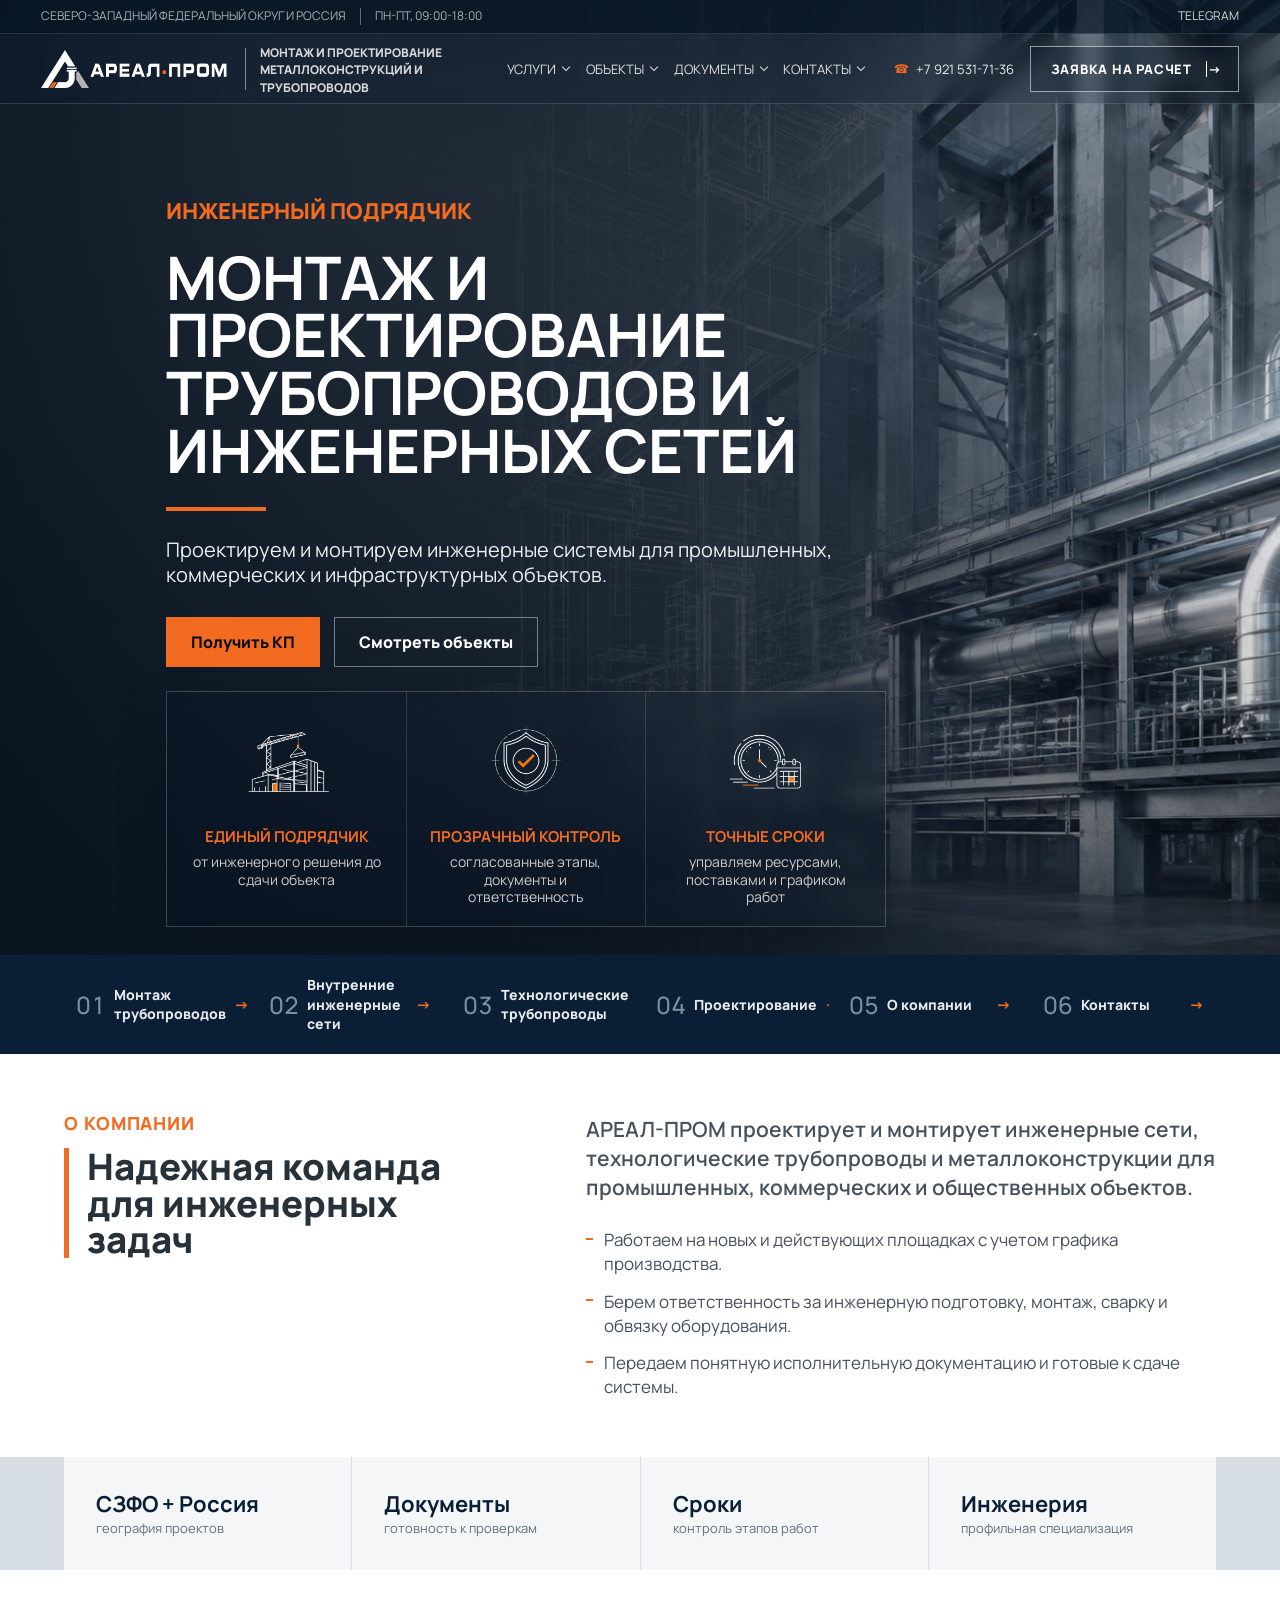
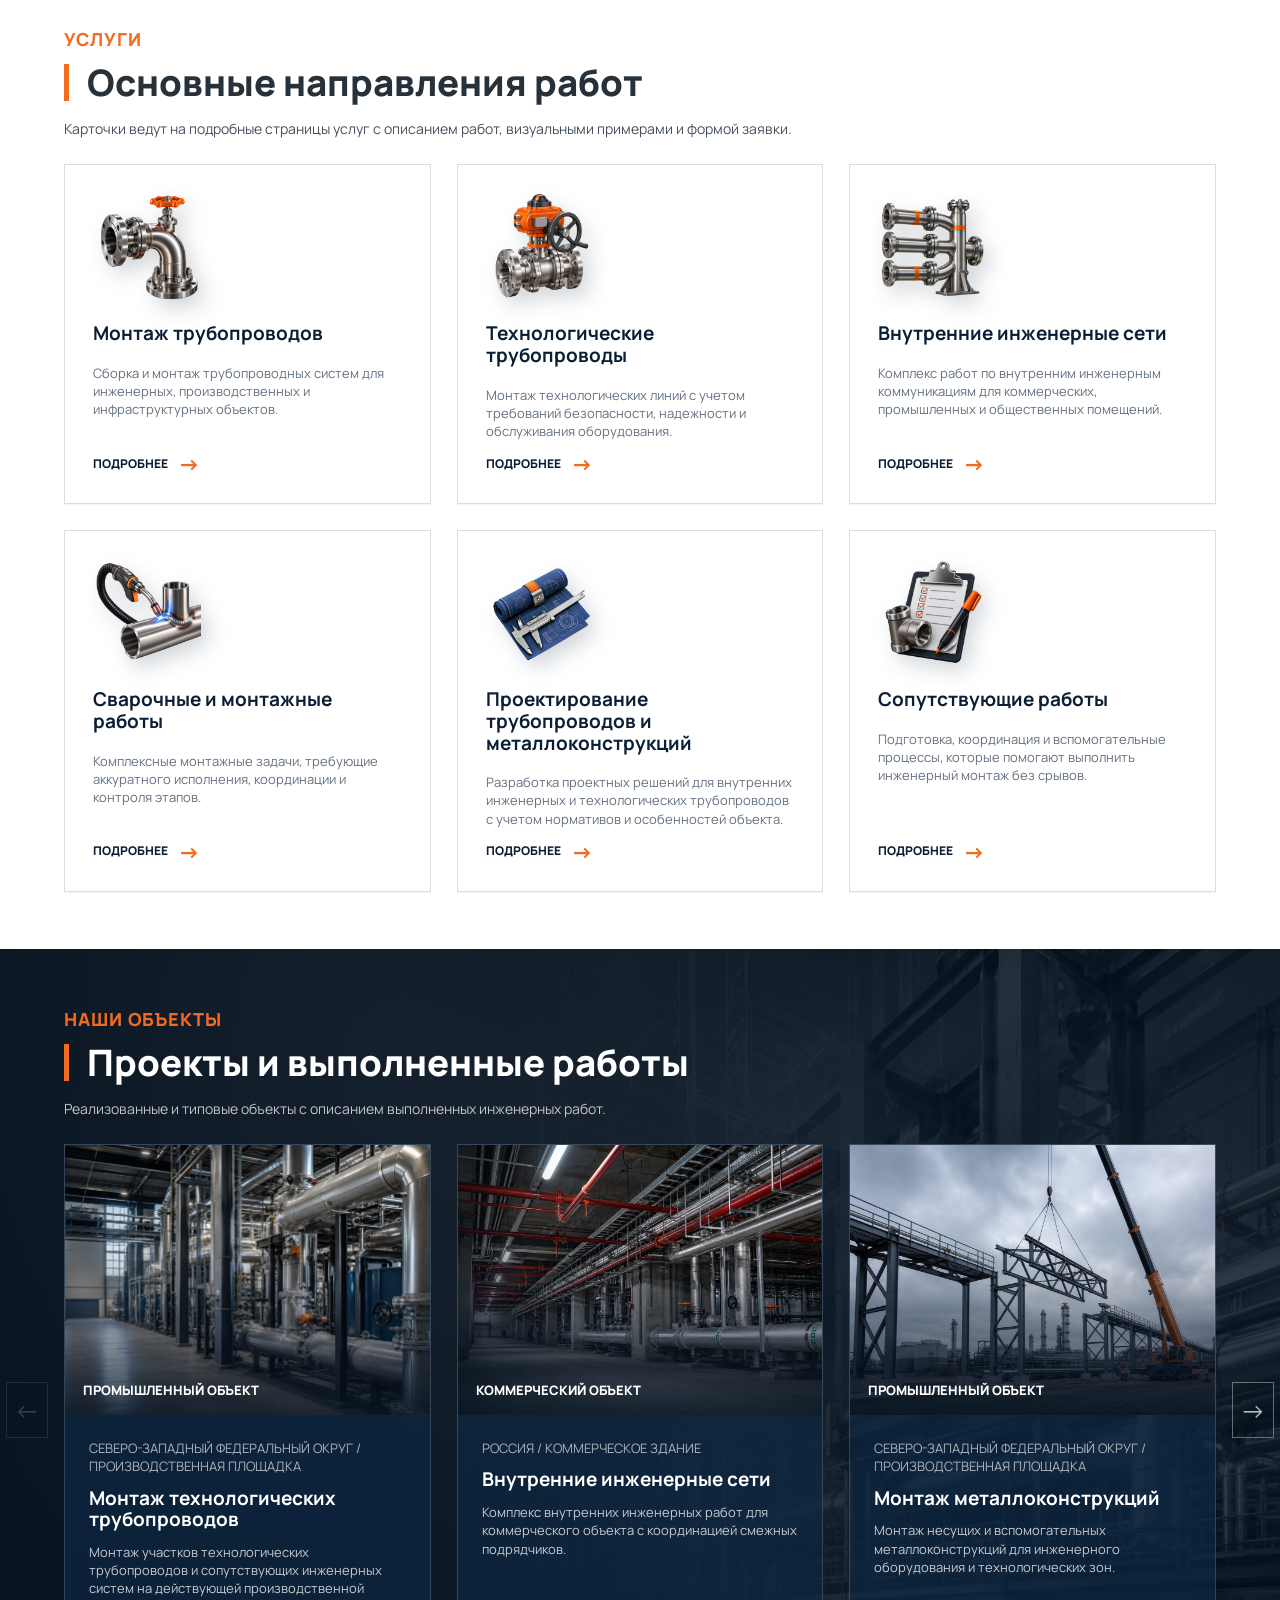
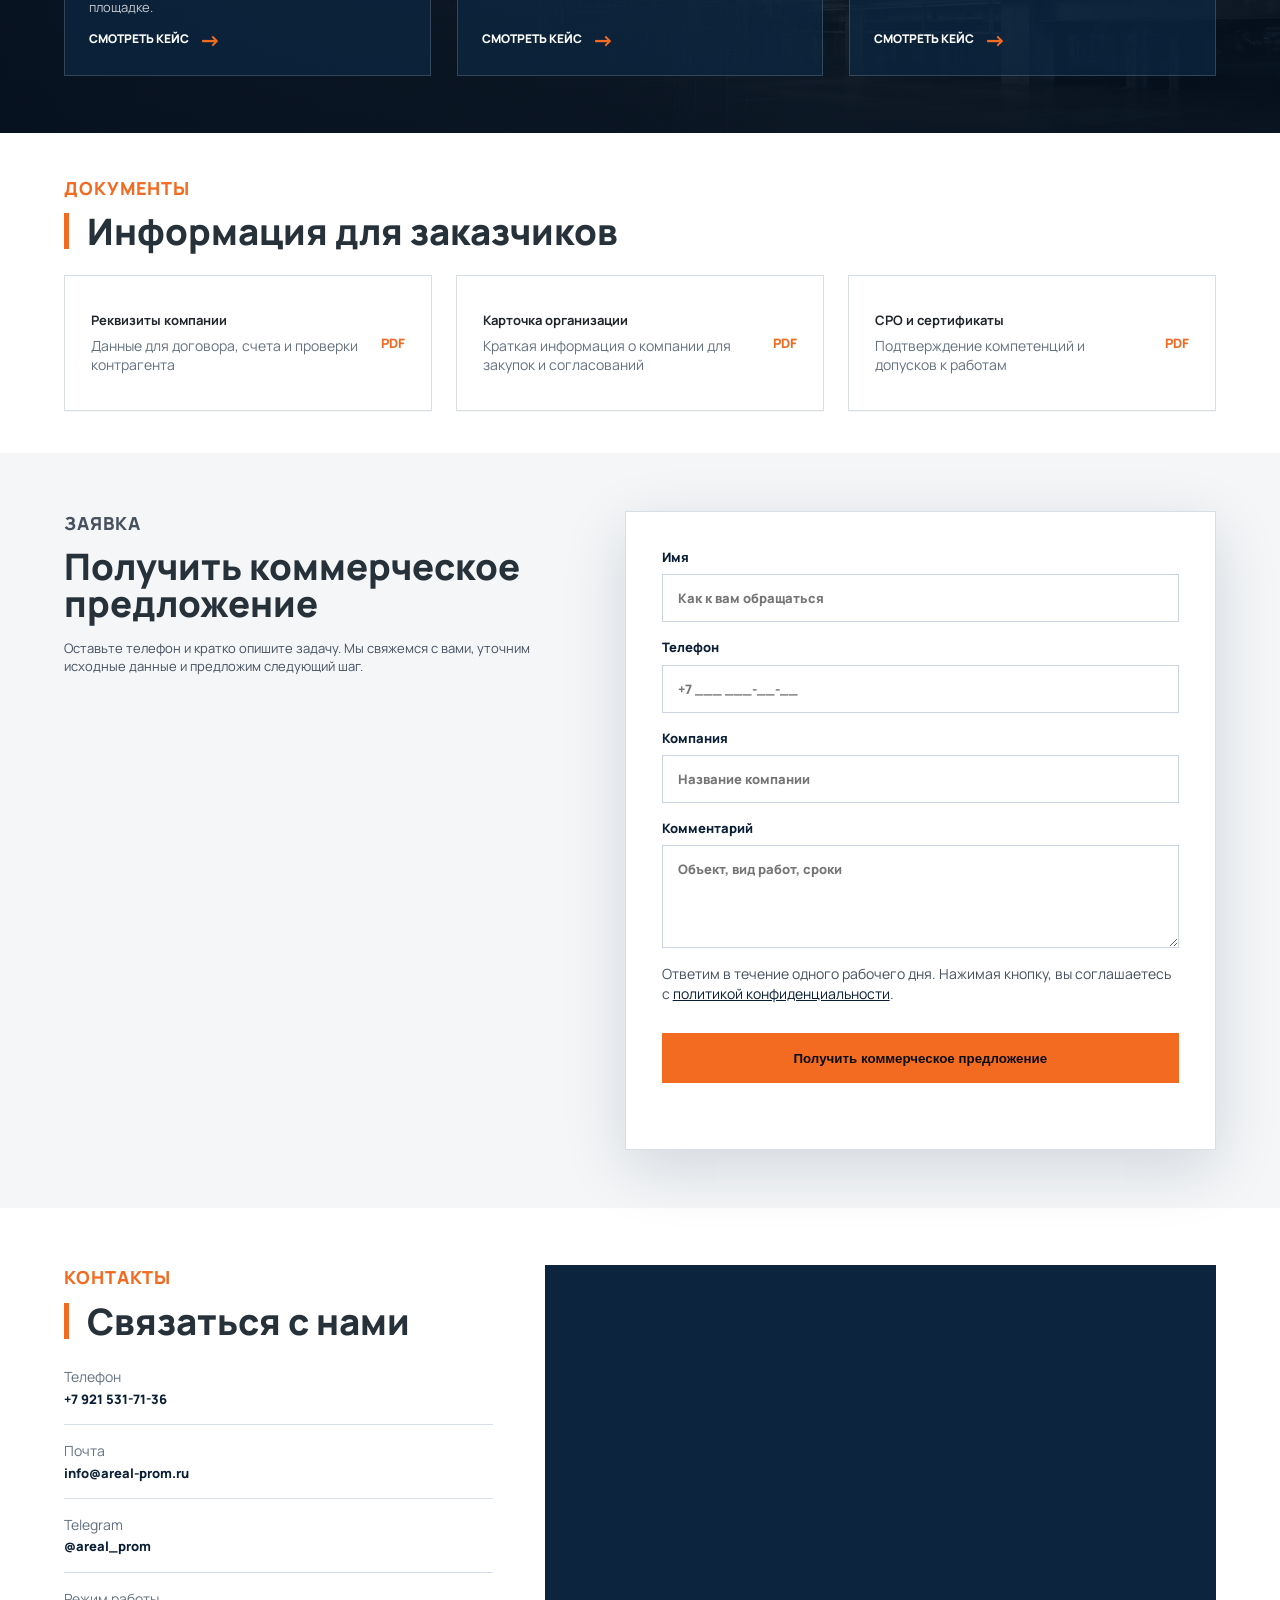
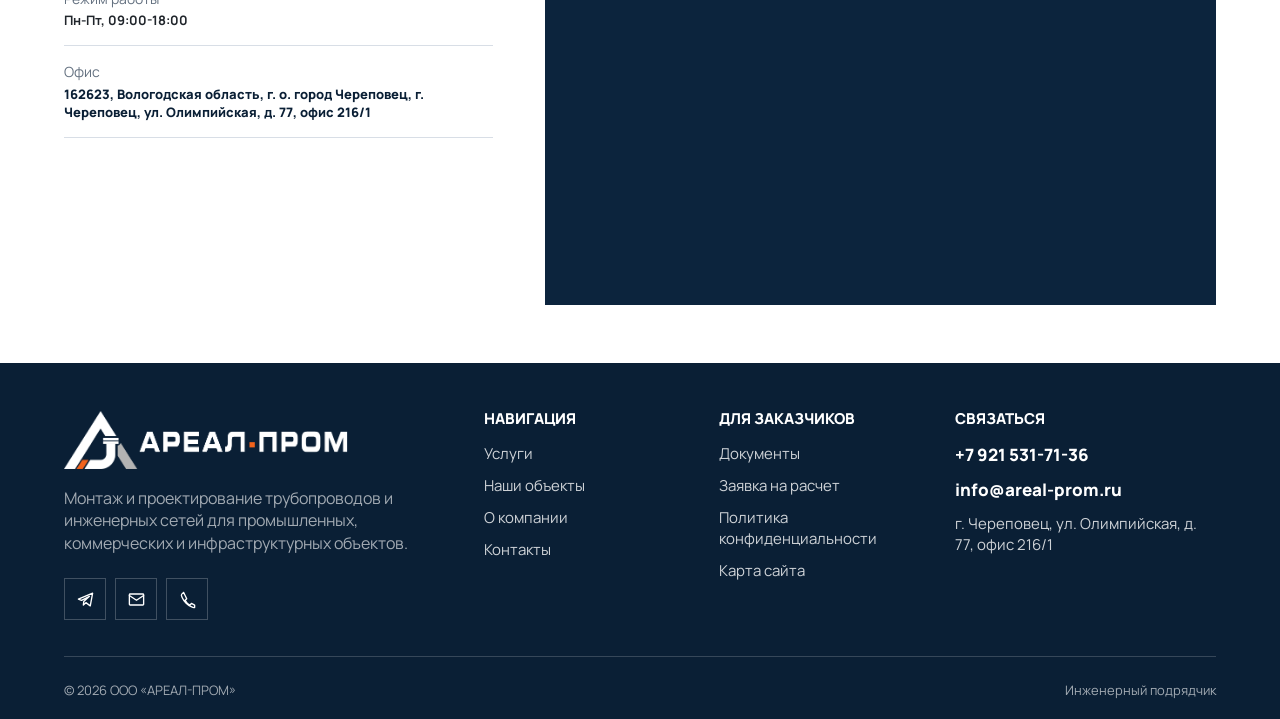
==== index.html @ 69fa2113 "Refine project carousel controls" ====
<!doctype html>
<html lang="ru">
<head>
  <meta charset="utf-8">
  <meta name="viewport" content="width=device-width, initial-scale=1">
  <title>АРЕАЛ-ПРОМ - монтаж трубопроводов и инженерных сетей</title>
  <meta name="description" content="ООО АРЕАЛ-ПРОМ выполняет монтаж трубопроводов, технологических трубопроводов и внутренних инженерных сетей в СЗФО и по России.">
  <meta name="theme-color" content="#0a1f35">
  <meta property="og:title" content="АРЕАЛ-ПРОМ - инженерный подрядчик">
  <meta property="og:description" content="Монтаж трубопроводов и инженерных сетей для промышленных и коммерческих объектов.">
  <meta property="og:type" content="website">
  <meta property="og:image" content="assets/img/og-cover.svg">
  <link rel="canonical" href="https://areal-prom.ru/">
  
  <!-- logo_mini_black -->
  <link rel="icon" href="assets/img/favicon.svg" type="image/svg+xml">
  <link rel="shortcut icon" href="assets/img/logo_mini_black.png" type="image/png">
  <link rel="apple-touch-icon" href="assets/img/logo_mini_black.png">
  
  <link rel="stylesheet" href="assets/css/styles.css">
  
  <script type="application/ld+json">
  {
    "@context": "https://schema.org",
    "@type": "Organization",
    "name": "ООО АРЕАЛ-ПРОМ",
    "description": "Монтаж трубопроводов и инженерных сетей",
    "email": "info@areal-prom.ru",
    "telephone": "+7 921 531-71-36",
    "areaServed": ["Северо-Западный федеральный округ", "Россия"]
  }
  </script>
</head>
<body>
  <a class="skip-link" href="#main">Перейти к содержанию</a>
  
    <header class="site-header" data-header>
    <div class="header-topline" aria-label="Информация о компании">
      <span>Северо-Западный федеральный округ и Россия</span>
      <span>Пн-Пт, 09:00-18:00</span>
      <a href="https://t.me/areal_prom" target="_blank" rel="noreferrer">Telegram</a>
    </div>
    <div class="header-main">
    <a class="brand" href="#top" aria-label="АРЕАЛ-ПРОМ">
      <img src="assets/img/logo_ho_web.png" alt="АРЕАЛ-ПРОМ" class="brand-logo">
      <span class="brand-divider" aria-hidden="true"></span>
      <span class="brand-meta">
        <span class="brand-service">МОНТАЖ И ПРОЕКТИРОВАНИЕ<br>МЕТАЛЛОКОНСТРУКЦИЙ И ТРУБОПРОВОДОВ</span>
      </span>
    </a>
    <button class="menu-toggle" type="button" aria-expanded="false" aria-controls="main-nav" data-menu-toggle>
      <span></span><span></span><span></span>
    </button>
    <nav class="main-nav" id="main-nav" data-nav>
      <div class="nav-dropdown">
        <a href="#services">УСЛУГИ</a>
        <div class="nav-dropdown-menu">
          <a href="#service-pipelines">Монтаж трубопроводов</a>
          <a href="#service-tech">Технологические трубопроводы</a>
          <a href="#service-networks">Инженерные сети</a>
          <a href="#service-project">Проектирование</a>
        </div>
      </div>
      <div class="nav-dropdown">
        <a href="#projects">ОБЪЕКТЫ</a>
        <div class="nav-dropdown-menu">
          <a href="#projects">Промышленные объекты</a>
          <a href="#projects">Коммерческие объекты</a>
          <a href="#projects">Инфраструктура</a>
        </div>
      </div>
      <div class="nav-dropdown">
        <a href="#documents">ДОКУМЕНТЫ</a>
        <div class="nav-dropdown-menu">
          <a href="#documents">Реквизиты</a>
          <a href="#documents">Карточка организации</a>
          <a href="#documents">СРО и сертификаты</a>
        </div>
      </div>
      <div class="nav-dropdown">
        <a href="#contacts">КОНТАКТЫ</a>
        <div class="nav-dropdown-menu">
          <a href="tel:+79215317136">Позвонить</a>
          <a href="mailto:info@areal-prom.ru">Написать письмо</a>
          <a href="https://t.me/areal_prom" target="_blank" rel="noreferrer">Telegram</a>
        </div>
      </div>
    </nav>
    <div class="header-actions">
      <a class="header-phone" href="tel:+79215317136"><span class="contact-icon" aria-hidden="true">☎</span>+7 921 531-71-36</a>
      <a class="header-link" href="mailto:info@areal-prom.ru"><span class="contact-icon" aria-hidden="true">✉</span>info@areal-prom.ru</a>
      <a class="btn btn-small btn-arrow" href="#request"><span>ЗАЯВКА НА РАСЧЕТ</span><span class="btn-arrow-mark" aria-hidden="true">→</span></a>
    </div>
    </div>
  </header>

  <main id="main">
    <section class="hero" id="top" aria-labelledby="hero-title">
      <img src="assets/img/fon_main5.png" alt="" class="hero-bg" aria-hidden="true">
      <div class="hero-inner">
        <div class="hero-content">
          <p class="hero-eyebrow">Инженерный подрядчик</p>
          <h1 id="hero-title">Монтаж и проектирование трубопроводов и инженерных сетей</h1>
          <span class="hero-rule" aria-hidden="true"></span>
          <p class="hero-copy">Проектируем и монтируем инженерные системы для промышленных, коммерческих и инфраструктурных объектов.</p>
          <div class="hero-actions">
            <a class="btn" href="#request">Получить КП</a>
            <a class="btn btn-secondary" href="#projects">Смотреть объекты</a>
          </div>
        </div>
        <div class="hero-benefits" aria-label="Преимущества работы с компанией">
          <article>
            <img class="benefit-icon" src="assets/img/benefit-cycle.png" alt="" aria-hidden="true">
            <h3>Единый подрядчик</h3>
            <p>от инженерного решения до сдачи объекта</p>
          </article>
          <article>
            <img class="benefit-icon" src="assets/img/benefit-quality.png" alt="" aria-hidden="true">
            <h3>Прозрачный контроль</h3>
            <p>согласованные этапы, документы и ответственность</p>
          </article>
          <article>
            <img class="benefit-icon" src="assets/img/benefit-deadline.png" alt="" aria-hidden="true">
            <h3>Точные сроки</h3>
            <p>управляем ресурсами, поставками и графиком работ</p>
          </article>
        </div>
      </div>
    </section>
    <section class="quick-nav" aria-label="Основные направления" data-quick-nav>
      <a href="#service-pipelines"><span>01</span><strong>Монтаж трубопроводов</strong><i aria-hidden="true">→</i></a>
      <a href="#service-networks"><span>02</span><strong>Внутренние инженерные сети</strong><i aria-hidden="true">→</i></a>
      <a href="#service-tech"><span>03</span><strong>Технологические трубопроводы</strong><i aria-hidden="true">→</i></a>
      <a href="#service-project"><span>04</span><strong>Проектирование</strong><i aria-hidden="true">→</i></a>
      <a href="#about"><span>05</span><strong>О компании</strong><i aria-hidden="true">→</i></a>
      <a href="#contacts"><span>06</span><strong>Контакты</strong><i aria-hidden="true">→</i></a>
    </section>
    <section class="section about-section" id="about">
      <div class="about-heading">
        <p class="eyebrow">О компании</p>
        <h2>Надежная команда для инженерных задач</h2>
      </div>
      <div class="about-copy">
        <p class="about-lead">АРЕАЛ-ПРОМ проектирует и монтирует инженерные сети, технологические трубопроводы и металлоконструкции для промышленных, коммерческих и общественных объектов.</p>
        <ul class="about-points">
          <li>Работаем на новых и действующих площадках с учетом графика производства.</li>
          <li>Берем ответственность за инженерную подготовку, монтаж, сварку и обвязку оборудования.</li>
          <li>Передаем понятную исполнительную документацию и готовые к сдаче системы.</li>
        </ul>
      </div>
    </section>

    <section class="section trust-band" aria-label="Преимущества">
      <div><strong>СЗФО + Россия</strong><span>география проектов</span></div>
      <div><strong>Документы</strong><span>готовность к проверкам</span></div>
      <div><strong>Сроки</strong><span>контроль этапов работ</span></div>
      <div><strong>Инженерия</strong><span>профильная специализация</span></div>
    </section>

    <section class="section" id="services">
      <div class="section-head">
        <p class="eyebrow">Услуги</p>
        <h2>Основные направления работ</h2>
        <p>Карточки ведут на подробные страницы услуг с описанием работ, визуальными примерами и формой заявки.</p>
      </div>
      <div class="service-grid" id="services-list"></div>
    </section>

    <section class="section dark-section" id="projects">
      <div class="section-head">
        <p class="eyebrow">Наши объекты</p>
        <h2>Проекты и выполненные работы</h2>
        <p>Реализованные и типовые объекты с описанием выполненных инженерных работ.</p>
      </div>
      <div class="projects-carousel" data-projects-carousel>
        <div class="projects-viewport">
          <div class="projects-grid" id="projects-list"></div>
        </div>
        <button class="projects-arrow projects-arrow-prev" type="button" data-projects-prev aria-label="Предыдущий объект">←</button>
        <button class="projects-arrow projects-arrow-next" type="button" data-projects-next aria-label="Следующий объект">→</button>
      </div>
    </section>

    <section class="section" id="documents">
      <div class="section-head">
        <p class="eyebrow">Документы</p>
        <h2>Информация для заказчиков</h2>
      </div>
      <div class="document-list" id="documents-list"></div>
    </section>

    <section class="section cta-section" id="request">
      <div>
        <p class="eyebrow">Заявка</p>
        <h2>Получить коммерческое предложение</h2>
        <p>Оставьте телефон и кратко опишите задачу. Мы свяжемся с вами, уточним исходные данные и предложим следующий шаг.</p>
      </div>
      <form class="request-form" data-request-form>
        <label>Имя<input type="text" name="name" autocomplete="name" placeholder="Как к вам обращаться"></label>
        <label>Телефон<input type="tel" name="phone" autocomplete="tel" required placeholder="+7 ___ ___-__-__"></label>
        <label>Компания<input type="text" name="company_name" autocomplete="organization" placeholder="Название компании"></label>
        <label>Комментарий<textarea name="message" rows="4" placeholder="Объект, вид работ, сроки"></textarea></label>
        <input type="text" name="company" class="honeypot" tabindex="-1" autocomplete="off">
        <p class="form-note">Ответим в течение одного рабочего дня. Нажимая кнопку, вы соглашаетесь с <a href="privacy.html">политикой конфиденциальности</a>.</p>
        <button class="btn" type="submit">Получить коммерческое предложение</button>
        <p class="form-status" data-form-status role="status"></p>
      </form>
    </section>

    <section class="section contacts" id="contacts">
      <div class="contacts-info">
        <p class="eyebrow">Контакты</p>
        <h2>Связаться с нами</h2>
        <ul>
          <li><span>Телефон</span><a href="tel:+79215317136">+7 921 531-71-36</a></li>
          <li><span>Почта</span><a href="mailto:info@areal-prom.ru">info@areal-prom.ru</a></li>
          <li><span>Telegram</span><a href="https://t.me/areal_prom" target="_blank" rel="noreferrer">@areal_prom</a></li>
          <li><span>Режим работы</span><strong>Пн-Пт, 09:00-18:00</strong></li>
          <li><span>Офис</span><address>162623, Вологодская область, г. о. город Череповец, г. Череповец, ул. Олимпийская, д. 77, офис 216/1</address></li>
        </ul>
      </div>
      <div class="map-card" aria-label="Карта с адресом офиса">
        <div class="map-placeholder" data-map-placeholder>
          <p>Загрузка карты офиса</p>
        </div>
      </div>
    </section>
  </main>

  <footer class="site-footer">
    <div class="footer-main">
      <a class="footer-brand" href="#top" aria-label="АРЕАЛ-ПРОМ"><img src="assets/img/logo_ho_web.png" alt="АРЕАЛ-ПРОМ"></a>
      <p>Монтаж и проектирование трубопроводов и инженерных сетей для промышленных, коммерческих и инфраструктурных объектов.</p>
      <div class="footer-socials" aria-label="Каналы связи">
        <a href="https://t.me/areal_prom" target="_blank" rel="noreferrer" aria-label="Telegram"><svg viewBox="0 0 24 24" aria-hidden="true"><path d="m21 4-3 16-5.5-4-3.2 3.1.5-4.5L17 8 7 13l-4-1.5L21 4Z"/></svg></a>
        <a href="mailto:info@areal-prom.ru" aria-label="Электронная почта"><svg viewBox="0 0 24 24" aria-hidden="true"><rect x="3" y="5" width="18" height="14" rx="1"/><path d="m3 7 9 6 9-6"/></svg></a>
        <a href="tel:+79215317136" aria-label="Позвонить"><svg viewBox="0 0 24 24" aria-hidden="true"><path d="M7 3 4.5 5.5c-1 1 1.5 7 5.5 11s10 6.5 11 5.5L21 19l-4-2-2 2c-2-1-5-4-6-6l2-2-2-4Z"/></svg></a>
      </div>
    </div>
    <div class="footer-nav-group"><h2>Навигация</h2><a href="#services">Услуги</a><a href="#projects">Наши объекты</a><a href="#about">О компании</a><a href="#contacts">Контакты</a></div>
    <div class="footer-nav-group"><h2>Для заказчиков</h2><a href="#documents">Документы</a><a href="#request">Заявка на расчет</a><a href="privacy.html">Политика конфиденциальности</a><a href="sitemap.xml">Карта сайта</a></div>
    <div class="footer-contacts"><h2>Связаться</h2><a href="tel:+79215317136">+7 921 531-71-36</a><a href="mailto:info@areal-prom.ru">info@areal-prom.ru</a><address>г. Череповец, ул. Олимпийская, д. 77, офис 216/1</address></div>
    <div class="footer-bottom">
      <span>© 2026 ООО «АРЕАЛ-ПРОМ»</span><span>Инженерный подрядчик</span>
    </div>
  </footer>

  <script src="assets/js/main.js"></script>
</body>
</html>
---- assets/css/styles.css ----
@font-face {
  font-family: 'Manrope';
  src: url('../Manrope.ttf') format('truetype');
  font-weight: 100 900;
  font-style: normal;
  font-display: swap;
}

:root {
  --blue: #0a1f35;
  --blue-2: #123859;
  --graphite: #20252b;
  --black: #0a0d10;
  --white: #ffffff;
  --soft: #f4f6f8;
  --line: #d8dee6;
  --orange: #f36b21;
  --muted: #647180;
  --shadow: 0 18px 60px rgba(10, 31, 53, .14);
  --font-primary: 'Manrope', Arial, Helvetica, sans-serif;
}

* { box-sizing: border-box; }
html { scroll-behavior: smooth; }
body {
  margin: 0;
  color: var(--graphite);
  background: var(--white);
  font-family: var(--font-primary);
  line-height: 1.4;
}
a { color: inherit; text-decoration: none; }
img, svg { display: block; max-width: 100%; }
p, h1, h2, h3 { margin-top: 0; }

.skip-link {
  position: absolute;
  left: 12px;
  top: -48px;
  z-index: 20;
  padding: 10px 14px;
  background: var(--orange);
  color: var(--black);
}
.skip-link:focus { top: 12px; }

.site-header {
  position: fixed;
  inset: 0 0 auto 0;
  z-index: 20;
  color: var(--white);
}
.header-topline {
  height: 34px;
  display: grid;
  grid-template-columns: auto auto 1fr;
  align-items: center;
  gap: 14px;
  overflow: hidden;
  padding: 0 clamp(18px, 3.2vw, 54px);
  color: rgba(255,255,255,.66);
  background: rgba(7, 22, 37, .78);
  border-bottom: 1px solid rgba(255,255,255,.12);
  font-size: 12px;
  text-transform: uppercase;
  transition: height .22s ease, opacity .18s ease, border-color .18s ease;
}
.header-topline span:nth-child(2) { justify-self: start; padding-left: 14px; border-left: 1px solid rgba(255,255,255,.35); }
.header-topline a { justify-self: end; color: rgba(255,255,255,.82); }
.header-main {
  display: grid;
  grid-template-columns: auto 1fr auto;
  align-items: center;
  gap: 16px;
  height: 70px;
  min-height: 70px;
  padding: 0 clamp(18px, 3.2vw, 54px);
  background: rgba(10, 31, 53, .18);
  border-bottom: 1px solid rgba(255,255,255,.14);
  backdrop-filter: blur(10px);
  transition: background .2s ease;
}
.site-header[data-solid-header] .header-main { background: rgba(10, 31, 53, .9); }
.site-header.is-scrolled .header-topline {
  height: 0;
  opacity: 0;
  border-bottom-color: transparent;
  pointer-events: none;
}
.site-header.is-scrolled .header-main { background: rgba(10, 31, 53, .9); }
.brand {
  display: flex;
  align-items: center;
  gap: 14px;
  min-width: 0;
}
.brand-logo {
  width: 200px;
  height: 58px;
  object-fit: contain;
}
.brand-divider {
  width: 1px;
  height: 42px;
  background: rgba(255,255,255,.45);
  flex: 0 0 auto;
}
.brand-meta {
  max-width: 250px;
  color: rgba(255,255,255,.92);
  text-transform: uppercase;
  line-height: 1.1;
}
.brand-service { color: rgba(255,255,255,.82); font-size: 12px; font-weight: 800; }
.main-nav {
  display: flex;
  justify-content: center;
  gap: clamp(12px, 1.3vw, 24px);
  color: rgba(255,255,255,.86);
  font-size: clamp(13px, .86vw, 16px);
  text-transform: uppercase;
}
.nav-dropdown { position: relative; }
.nav-dropdown > a { display: inline-flex; align-items: center; min-height: 70px; white-space: nowrap; }
.nav-dropdown > a::after { content: ''; width: 5px; height: 5px; margin-left: 7px; border-right: 1px solid currentColor; border-bottom: 1px solid currentColor; transform: translateY(-2px) rotate(45deg); }
.nav-dropdown-menu {
  position: absolute;
  top: calc(100% - 8px);
  left: -16px;
  min-width: 235px;
  padding: 10px;
  visibility: hidden;
  opacity: 0;
  background: rgba(7, 24, 42, .97);
  border: 1px solid rgba(255,255,255,.16);
  box-shadow: 0 18px 36px rgba(0,0,0,.24);
  transform: translateY(-5px);
  transition: opacity .18s ease, transform .18s ease, visibility .18s ease;
}
.nav-dropdown:hover .nav-dropdown-menu,
.nav-dropdown:focus-within .nav-dropdown-menu { visibility: visible; opacity: 1; transform: translateY(0); }
.nav-dropdown-menu a { display: block; padding: 10px; color: rgba(255,255,255,.78); font-size: 14px; text-transform: none; }
.nav-dropdown-menu a:hover { color: var(--white); background: rgba(255,255,255,.08); }
.main-nav a:hover,
.header-actions a:hover { color: var(--white); }
.header-actions {
  display: flex;
  flex-wrap: wrap;
  align-items: center;
  justify-content: flex-end;
  gap: 8px 16px;
  color: rgba(255,255,255,.9);
  font-size: clamp(13px, .86vw, 17px);
}
.header-phone,
.header-link {
  display: inline-flex;
  align-items: center;
  gap: 7px;
  white-space: nowrap;
}
.contact-icon { color: var(--orange); font-size: .9em; }

.btn {
  display: inline-flex;
  align-items: center;
  justify-content: center;
  min-height: 50px;
  padding: 0 24px;
  border: 1px solid var(--orange);
  background: var(--orange);
  color: var(--black);
  font-weight: 800;
  cursor: pointer;
  transition: transform .18s ease, background .18s ease, border-color .18s ease;
}
.btn:hover { transform: translateY(-2px); }
.btn-secondary {
  color: var(--white);
  background: transparent;
  border-color: rgba(255,255,255,.42);
}
.btn-small {
  min-height: 34px;
  padding: 0 14px;
  font-size: 15px;
}
.header-actions .btn-arrow {
  min-height: 46px;
  gap: 14px;
  padding: 0 16px 0 20px;
  border-color: rgba(255,255,255,.54);
  background: rgba(5, 17, 29, .24);
  color: var(--white);
  font-size: 13px;
  letter-spacing: .06em;
}
.header-actions .btn-arrow:hover {
  background: var(--orange);
  border-color: var(--orange);
  color: var(--blue);
  transform: none;
}
.btn-arrow { gap: 10px; }
.btn-arrow-mark {
  display: grid;
  place-items: center;
  width: 16px;
  height: 16px;
  border-left: 1px solid currentColor;
  color: currentColor;
  line-height: 1;
}
.menu-toggle { display: none; }

.hero {
  position: relative;
  min-height: min(760px, 100vh);
  overflow: hidden;
  display: grid;
  align-items: stretch;
  padding: 196px clamp(18px, 3vw, 48px) 28px;
  color: var(--white);
  background: var(--blue);
}
.hero::before {
  content: "";
  position: absolute;
  inset: 0;
  z-index: 1;
  background: linear-gradient(90deg, rgba(4, 15, 29, .9) 0%, rgba(4, 15, 29, .75) 63%, rgba(4, 15, 29, .14) 100%);
}
.hero-bg {
  position: absolute;
  inset: 0;
  width: 100%;
  height: 100%;
  object-fit: cover;
  object-position: center;
}
.hero-inner {
  position: relative;
  z-index: 2;
  width: min(1220px, 100%);
  margin-left: clamp(74px, 10vw, 188px);
  display: grid;
  grid-template-columns: minmax(0, 880px);
  grid-template-rows: auto auto;
  gap: 24px;
  align-content: center;
}
.hero-content {
  max-width: min(62vw, 880px);
  padding-top: 0;
}
.hero-eyebrow {
  margin-bottom: 22px;
  color: var(--orange);
  font-size: clamp(22px, 1.7vw, 30px);
  font-weight: 900;
  text-transform: uppercase;
}
h1 {
  max-width: min(62vw, 880px);
  margin-bottom: 28px;
  color: var(--white);
  font-size: 60px;
  line-height: .96;
  letter-spacing: 0;
  text-transform: uppercase;
}
.hero-rule {
  display: block;
  width: 100px;
  height: 4px;
  margin-bottom: 26px;
  background: var(--orange);
}
.hero-copy {
  max-width: 680px;
  color: rgba(255,255,255,.92);
  font-size: 20px;
  line-height: 1.25;
}
.hero-actions {
  display: flex;
  flex-wrap: wrap;
  gap: 14px;
  margin-top: 30px;
}
.hero-actions .btn:first-child:hover,
.hero-actions .btn:first-child:focus-visible {
  background: transparent;
  border-color: rgba(255,255,255,.86);
  color: var(--white);
}
.hero-facts {
  display: grid;
  grid-template-columns: repeat(3, minmax(0, 1fr));
  gap: 10px;
  max-width: 760px;
  margin-top: 34px;
}
.hero-facts div {
  padding: 0 14px 0 0;
  border-right: 1px solid rgba(255,255,255,.24);
}
.hero-facts div:last-child { border-right: 0; }
.hero-fact-icon { width: 24px; height: 24px; margin-bottom: 9px; color: var(--orange); fill: none; stroke: currentColor; stroke-width: 1.8; stroke-linecap: round; stroke-linejoin: round; }
.hero-facts strong,
.hero-facts span { display: block; }
.hero-facts strong { font-size: 15px; text-transform: uppercase; }
.hero-facts span { margin-top: 4px; color: rgba(255,255,255,.66); font-size: 14px; line-height: 1.2; }
.hero-benefits {
  grid-column: 1;
  align-self: end;
  width: min(720px, 100%);
  display: grid;
  grid-template-columns: repeat(3, 1fr);
  background: rgba(6, 22, 39, .13);
  border: 1px solid rgba(255,255,255,.2);
  box-shadow: 0 18px 46px rgba(0,0,0,.2);
  backdrop-filter: blur(8px);
}
.hero-benefits article {
  min-height: 188px;
  padding: 20px clamp(16px, 1.8vw, 24px);
  border-right: 1px solid rgba(255,255,255,.14);
  text-align: center;
}
.hero-benefits article:last-child { border-right: 0; }
.benefit-icon {
  width: 100px;
  height: 100px;
  margin: 0 auto;
  object-fit: contain;
  object-position: center;
  mix-blend-mode: screen;
}
.hero-benefits h3 {
  margin: 16px 0 8px;
  color: var(--orange);
  font-size: clamp(15px, 1vw, 19px);
  line-height: 1.15;
  text-transform: uppercase;
}
.hero-benefits p {
  margin-bottom: 0;
  color: rgba(255,255,255,.78);
  font-size: clamp(14px, .95vw, 17px);
  line-height: 1.25;
}
@keyframes slideInRight {
  from { opacity: 0; transform: translateX(90px); }
  to { opacity: 1; transform: translateX(0); }
}

.quick-nav {
  display: grid;
  grid-template-columns: repeat(6, minmax(0, 1fr));
  gap: 8px;
  padding: 10px clamp(18px, 5vw, 80px);
  border-bottom: 0;
  background: var(--blue);
}
.quick-nav a {
  position: relative;
  min-height: 56px;
  display: grid;
  grid-template-columns: auto 1fr auto;
  align-items: center;
  gap: 8px;
  padding: 10px 12px;
  overflow: hidden;
  border: 0;
  background: transparent;
  font-size: 12px;
  font-weight: 800;
  color: var(--white);
  min-width: 0;
  transition: color .2s ease;
}
.quick-nav a::before { content: ''; position: absolute; right: 12px; bottom: 4px; left: 12px; z-index: 0; height: 2px; background: var(--orange); transform: scaleX(0); transform-origin: left; transition: transform .28s ease; }
.quick-nav a:hover::before, .quick-nav a:focus-visible::before { transform: scaleX(1); }
.quick-nav a { isolation: isolate; }
.quick-nav a span, .quick-nav a strong, .quick-nav a i { position: relative; z-index: 1; }
.quick-nav a strong { font: inherit; font-size: 14px; color: rgba(255,255,255,.9); }
.quick-nav a span { display: block; width: auto; height: auto; color: rgba(184, 202, 219, .66); font-family: var(--font-primary); font-size: 24px; font-style: normal; font-variant-numeric: tabular-nums; font-weight: 500; letter-spacing: 0; line-height: .9; }
.quick-nav a i { color: var(--orange); font-size: 15px; font-style: normal; transition: transform .2s ease; }
.quick-nav a:hover, .quick-nav a:focus-visible { color: var(--white); }
.quick-nav a:hover strong, .quick-nav a:focus-visible strong { color: var(--white); }
.quick-nav a:hover i, .quick-nav a:focus-visible i { transform: translateX(4px); }

.section {
  padding: clamp(42px, 4.5vw, 68px) clamp(18px, 5vw, 80px);
  font-size: 13px;
}
.section-head {
  max-width: 960px;
  margin-bottom: 26px;
}
.eyebrow {
  margin: 0 0 12px;
  color: var(--orange);
  font-weight: 900;
  text-transform: uppercase;
  font-size: clamp(18px, 1.4vw, 24px);
  letter-spacing: .05em;
}
h2 {
  margin-bottom: 18px;
  color: #27313a;
  font-size: clamp(28px, 2.85vw, 45px);
  font-weight: 900;
  line-height: 1;
}
.section-head h2,
.section-split h2,
.contacts h2 { padding-left: 18px; border-left: 5px solid var(--orange); }
.section-head > p:not(.eyebrow) {
  max-width: 760px;
  color: #46515d;
  font-size: 14px;
}
h3 {
  color: var(--blue);
  font-size: 19px;
  line-height: 1.14;
}
.section-split {
  display: grid;
  grid-template-columns: minmax(260px, .65fr) minmax(250px, .68fr) minmax(0, 1.08fr);
  gap: clamp(28px, 6vw, 90px);
  align-items: start;
}
.about-section { display: grid; grid-template-columns: minmax(260px, .8fr) minmax(0, 1.2fr); gap: clamp(40px, 8vw, 140px); align-items: start; }
.about-heading { max-width: 520px; }
.about-heading h2 { padding-left: 18px; border-left: 5px solid var(--orange); }
.about-copy { min-width: 0; padding-top: 4px; }
.about-lead { max-width: 900px; margin-bottom: 26px; color: #46515d; font-size: 21px; font-weight: 600; line-height: 1.38; }
.about-points { display: grid; gap: 14px; max-width: 900px; margin: 0; padding: 0; color: #46515d; font-size: 17px; line-height: 1.4; list-style: none; }
.about-points li { position: relative; padding-left: 18px; }
.about-points li::before { content: ''; position: absolute; top: .55em; left: 0; width: 7px; height: 2px; background: var(--orange); }
.trust-band {
  display: grid;
  grid-template-columns: repeat(4, 1fr);
  gap: 1px;
  padding-top: 0;
  padding-bottom: 0;
  background: var(--line);
}
.trust-band div { padding: 32px; background: var(--soft); }
.trust-band strong { display: block; color: var(--blue); font-size: 22px; }
.trust-band span { color: var(--muted); }

.service-grid {
  display: grid;
  grid-template-columns: repeat(3, 1fr);
  gap: 26px;
}
.service-card,
.project-card,
.doc-card {
  border: 1px solid var(--line);
  background: var(--white);
  box-shadow: 0 1px 0 rgba(10,31,53,.04);
}
.service-card {
  position: relative;
  min-height: 330px;
  display: flex;
  flex-direction: column;
  padding: 28px;
  overflow: hidden;
}
.service-card:hover {
  border-color: rgba(243,107,33,.55);
  box-shadow: var(--shadow);
}
.service-icon {
  width: 134px;
  height: 112px;
  display: grid;
  place-items: start start;
  margin-bottom: 18px;
  color: var(--orange);
}
.service-icon img { width: 128px; height: 108px; object-fit: contain; object-position: left center; filter: drop-shadow(7px 9px 10px rgba(10,31,53,.18)); }
.service-icon svg {
  width: 38px;
  height: 38px;
  fill: none;
  stroke: currentColor;
  stroke-width: 1.65;
  stroke-linecap: round;
  stroke-linejoin: round;
}
.service-card p { color: var(--muted); }
.service-card .btn { margin-top: auto; align-self: flex-start; }
.service-card .btn-secondary {
  color: var(--blue);
  border-color: var(--line);
  background: var(--white);
}
.service-link {
  display: inline-flex;
  gap: 10px;
  align-items: center;
  margin-top: auto;
  color: var(--blue);
  font-weight: 900;
  text-transform: uppercase;
  font-size: 12px;
}
.service-link span { color: var(--orange); font-size: 22px; line-height: 1; }

.dark-section {
  background: linear-gradient(90deg, rgba(4, 15, 29, .92), rgba(4, 15, 29, .82)), url('../img/fon_main5.png') center / cover no-repeat;
  color: var(--white);
}
.dark-section h2,
.dark-section h3 { color: var(--white); }
.dark-section .section-head > p:not(.eyebrow) { color: rgba(255,255,255,.74); }
.projects-carousel { position: relative; min-width: 0; }
.projects-viewport { position: relative; overflow: hidden; }
.projects-grid {
  display: flex;
  gap: 26px;
  transition: transform .35s ease;
}
.project-case {
  display: flex;
  flex: 0 0 calc((100% - 52px) / 3);
  min-width: 0;
  flex-direction: column;
  background: rgba(13, 41, 68, .68);
  border: 1px solid rgba(255,255,255,.16);
  transition: transform .2s ease, border-color .2s ease;
}
.project-case:hover { transform: translateY(-4px); border-color: var(--orange); }
.project-case-image { position: relative; min-height: 270px; background-position: center; background-size: cover; }
.project-case-image span { position: absolute; left: 18px; bottom: 16px; color: var(--white); font-size: 13px; font-weight: 800; text-transform: uppercase; }
.project-case-content { display: flex; flex: 1; flex-direction: column; padding: 24px; }
.project-meta { margin-bottom: 12px; color: rgba(255,255,255,.66); font-size: 13px; text-transform: uppercase; }
.project-case h3 { margin-bottom: 12px; }
.project-case-content > p:not(.project-meta) { color: rgba(255,255,255,.76); }
.project-case .service-link { color: var(--white); }
.projects-arrow { position: absolute; top: 50%; z-index: 2; display: grid; width: 42px; height: 56px; place-items: center; border: 1px solid rgba(208, 215, 222, .46); background: rgba(10, 20, 30, .16); color: rgba(224, 230, 236, .8); font: inherit; font-size: 26px; cursor: pointer; transform: translateY(-50%); transition: color .18s ease, border-color .18s ease, background .18s ease; }
.projects-arrow-prev { left: -58px; }
.projects-arrow-next { right: -58px; }
.projects-arrow:hover:not(:disabled), .projects-arrow:focus-visible:not(:disabled) { border-color: rgba(243,107,33,.78); background: rgba(10, 20, 30, .38); color: var(--white); }
.projects-arrow:disabled { opacity: .25; cursor: default; }

.document-list {
  display: grid;
  grid-template-columns: repeat(3, 1fr);
  gap: 24px;
}
#documents { padding-top: clamp(30px, 3.3vw, 48px); padding-bottom: clamp(30px, 3.3vw, 48px); }
.doc-card {
  display: flex;
  justify-content: space-between;
  align-items: center;
  gap: 18px;
  min-height: 136px;
  padding: 26px;
  transition: transform .2s ease, border-color .2s ease, box-shadow .2s ease, background .2s ease;
}
.doc-card-copy { display: grid; gap: 8px; }
.doc-card-copy small { color: var(--muted); font-size: 14px; line-height: 1.35; }
.doc-card-type { color: var(--orange); font-size: 13px; font-weight: 900; text-transform: uppercase; }
.doc-card:hover,
.doc-card:focus-visible { transform: translateY(-5px); border-color: rgba(243,107,33,.72); background: #fff; box-shadow: var(--shadow); }
.doc-card:hover strong,
.doc-card:focus-visible strong { color: var(--blue); }
.cta-section {
  display: grid;
  grid-template-columns: .9fr 1.1fr;
  gap: clamp(28px, 6vw, 88px);
  background: var(--soft);
}
.cta-section p { color: #46515d; }
.request-form {
  display: grid;
  gap: 16px;
  padding: clamp(22px, 4vw, 36px);
  background: var(--white);
  border: 1px solid var(--line);
  box-shadow: var(--shadow);
}
label {
  display: grid;
  gap: 8px;
  font-weight: 800;
  color: var(--blue);
}
input, textarea {
  width: 100%;
  border: 1px solid #cbd4df;
  padding: 14px 15px;
  color: var(--graphite);
  font: inherit;
  background: var(--white);
}
input:focus, textarea:focus {
  outline: 3px solid rgba(243,107,33,.2);
  border-color: var(--orange);
}
.honeypot { position: absolute; left: -9999px; }
.form-note, .form-status { font-size: 14px; color: var(--muted); }
.form-note a { color: var(--blue); text-decoration: underline; }
.contacts {
  display: grid;
  grid-template-columns: minmax(330px, .78fr) minmax(0, 1.22fr);
  gap: clamp(28px, 4vw, 68px);
}
.contacts ul {
  list-style: none;
  padding: 0;
  margin: 28px 0 0;
  display: grid;
  gap: 16px;
}
.contacts li {
  display: grid;
  gap: 3px;
  padding-bottom: 16px;
  border-bottom: 1px solid var(--line);
}
.contacts span { color: var(--muted); font-size: 14px; }
.contacts a { color: var(--blue); font-weight: 900; }
address { font-style: normal; color: var(--blue); font-weight: 800; }
.map-card {
  position: relative;
  min-height: clamp(540px, 50vw, 660px);
  display: grid;
  place-items: center;
  overflow: hidden;
  background: #0c243d;
  color: var(--white);
}
.map-placeholder { position: relative; z-index: 1; display: grid; justify-items: center; gap: 16px; padding: 30px; text-align: center; }
.map-placeholder p { margin: 0; font-size: 20px; font-weight: 800; }
.map-frame { position: absolute; inset: 0; z-index: 2; width: 100%; height: 100%; border: 0; }
.map-frame iframe { width: 100% !important; height: 100% !important; min-height: 0 !important; border: 0; }
.site-footer {
  display: grid;
  grid-template-columns: minmax(260px, 1.25fr) repeat(2, minmax(160px, .65fr)) minmax(220px, .85fr);
  gap: 36px;
  padding: clamp(34px, 4vw, 48px) clamp(18px, 5vw, 80px) 20px;
  background: #0a1f35;
  color: var(--white);
}
.footer-main p { max-width: 390px; margin: 18px 0 24px; color: rgba(255,255,255,.62); }
.footer-brand img { width: min(290px, 100%); }
.footer-nav-group, .footer-contacts { display: grid; align-content: start; gap: 11px; }
.site-footer h2 { margin: 0 0 6px; color: var(--white); font-size: 15px; text-transform: uppercase; }
.site-footer a, .site-footer address { color: rgba(255,255,255,.8); font-size: 15px; font-style: normal; font-weight: 400; }
.site-footer a:hover { color: var(--orange); }
.footer-contacts > a { color: var(--white); font-size: 17px; font-weight: 800; }
.footer-socials { display: flex; gap: 9px; }
.footer-socials a { display: grid; width: 42px; height: 42px; place-items: center; border: 1px solid rgba(255,255,255,.22); color: var(--white); transition: color .18s ease, background .18s ease, border-color .18s ease; }
.footer-socials a:hover { color: var(--black); background: var(--orange); border-color: var(--orange); }
.footer-socials svg { width: 19px; height: 19px; fill: none; stroke: currentColor; stroke-width: 1.7; stroke-linecap: round; stroke-linejoin: round; }
.footer-bottom { grid-column: 1 / -1; display: flex; justify-content: space-between; gap: 18px; padding-top: 24px; border-top: 1px solid rgba(255,255,255,.18); color: rgba(255,255,255,.62); font-size: 13px; }

.content-page {
  padding: 88px clamp(18px, 5vw, 80px) 54px;
}
.detail-hero {
  min-height: 520px;
  display: grid;
  grid-template-columns: minmax(0, .95fr) minmax(360px, 1.05fr);
  gap: 44px;
  align-items: center;
  color: var(--white);
  background: var(--blue);
  padding: 88px clamp(18px, 5vw, 80px) 52px;
}
.detail-service-hero {
  min-height: min(620px, 76vh);
  grid-template-columns: minmax(0, 2fr);
  background: linear-gradient(90deg, rgba(4,15,29,.92) 0%, rgba(4,15,29,.74) 64%, rgba(4,15,29,.28) 100%), url('../img/fon_main5.png') center / cover no-repeat;
}
.detail-service-hero > div { max-width: min(68vw, 970px); }
.detail-hero h1 { font-size: clamp(42px, 5vw, 76px); }
.detail-hero p { color: rgba(255,255,255,.78); font-size: 22px; }
.detail-visual {
  min-height: 390px;
  background: url('../img/fon_main_present.png') center / cover;
}
.detail-layout {
  display: grid;
  grid-template-columns: minmax(0, .8fr) minmax(0, 1.2fr);
  gap: 42px;
  padding: clamp(42px, 5.4vw, 74px) clamp(18px, 5vw, 80px);
}
.detail-aside {
  border-left: 4px solid var(--orange);
  padding-left: 24px;
}
.project-detail-layout { grid-template-columns: minmax(280px, .8fr) minmax(0, 1.2fr); }
.detail-render {
  position: sticky;
  top: 128px;
  display: grid;
  min-height: 350px;
  place-items: center;
  padding: 20px;
  border: 0;
}
.detail-render img {
  width: min(100%, 390px);
  max-height: 420px;
  object-fit: contain;
  filter: drop-shadow(20px 24px 20px rgba(10,31,53,.22));
}
.detail-list {
  display: grid;
  gap: 18px;
}
.detail-list section {
  padding-bottom: 18px;
  border-bottom: 1px solid var(--line);
}
.project-gallery { margin-top: 28px; }
.project-gallery-frame { position: relative; overflow: hidden; background: var(--blue); }
.project-gallery-frame img { width: 100%; aspect-ratio: 16 / 8; object-fit: cover; }
.project-gallery-arrow { position: absolute; top: 50%; z-index: 1; display: grid; width: 42px; height: 56px; place-items: center; border: 1px solid rgba(208,215,222,.52); background: rgba(10,20,30,.2); color: rgba(255,255,255,.86); font: inherit; font-size: 26px; cursor: pointer; transform: translateY(-50%); transition: background .18s ease, border-color .18s ease; }
.project-gallery-arrow-prev { left: 14px; }
.project-gallery-arrow-next { right: 14px; }
.project-gallery-arrow:hover:not(:disabled), .project-gallery-arrow:focus-visible:not(:disabled) { border-color: var(--orange); background: rgba(10,20,30,.48); }
.project-gallery-arrow:disabled { opacity: .25; cursor: default; }
.project-work-list { display: grid; gap: 10px; margin: 0; padding-left: 20px; color: #46515d; }
.project-work-list li::marker { color: var(--orange); }
.service-theses { padding: 24px; border: 1px solid var(--line); background: var(--soft); }
.service-theses ul { display: grid; grid-template-columns: repeat(2, minmax(0, 1fr)); gap: 12px 28px; padding-left: 20px; margin: 0; color: var(--blue); font-weight: 800; }
.service-theses li::marker { color: var(--orange); }
.service-explainer { padding: 24px 0; }
.service-explainer p { max-width: 760px; color: #46515d; font-size: 18px; }
.service-scope { display: grid; gap: 18px; }
.service-faq { padding-top: 8px; }
.service-faq details { padding: 16px 0; border-top: 1px solid var(--line); color: #46515d; }
.service-faq summary { cursor: pointer; color: var(--blue); font-weight: 900; }
.detail-cta { padding: clamp(52px, 7vw, 90px) clamp(18px, 5vw, 80px); background: var(--soft); text-align: center; }
.detail-cta h2 { max-width: 720px; margin-right: auto; margin-left: auto; }

.not-found { display: grid; min-height: 100vh; place-items: center; padding: 24px; color: var(--white); background: var(--blue) url('../img/fon_main.png') center / cover; }
.not-found::before { content: ''; position: fixed; inset: 0; background: rgba(4, 15, 29, .78); }
.not-found-card { position: relative; max-width: 640px; padding: clamp(32px, 7vw, 76px); border: 1px solid rgba(255,255,255,.2); background: rgba(10,31,53,.86); text-align: center; }
.not-found-code { margin: 0 0 10px; color: var(--orange); font-size: clamp(72px, 13vw, 144px); font-weight: 900; line-height: .8; }
.not-found h1 { margin: 0 auto 18px; font-size: clamp(34px, 5vw, 56px); }
.not-found p { color: rgba(255,255,255,.78); font-size: 18px; }
.gallery-grid {
  display: grid;
  grid-template-columns: repeat(3, 1fr);
  gap: 18px;
}
.gallery-grid div {
  min-height: 220px;
  background: url('../img/fon_main_present.png') center / cover;
}

@media (prefers-reduced-motion: reduce) {
  *, *::before, *::after {
    animation-duration: .01ms !important;
    animation-iteration-count: 1 !important;
    scroll-behavior: auto !important;
  }
}
@media (max-width: 1540px) {
  .brand-logo { width: 200px; }
  .header-link { display: none; }
}
@media (max-width: 1360px) {
  .brand-logo { width: 190px; }
  .brand-meta { max-width: 218px; }
  .header-link { display: none; }
}
@media (max-width: 1180px) {
  .brand-meta { display: none; }
  .brand-divider { display: none; }
}
@media (max-width: 1120px) {
  .hero-inner,
  .detail-hero,
  .detail-layout { grid-template-columns: 1fr; }
  .hero-benefits,
  .trust-band,
  .quick-nav { grid-template-columns: repeat(3, 1fr); }
  .project-detail-layout { grid-template-columns: minmax(250px, .85fr) minmax(0, 1.15fr); }
  .service-grid,
  .document-list,
  .gallery-grid,
  .project-case { flex-basis: calc((100% - 26px) / 2); }
  .section-split { grid-template-columns: minmax(190px, .55fr) minmax(0, 1.45fr); }
  .about-section { grid-template-columns: minmax(240px, .8fr) minmax(0, 1.2fr); gap: 36px; }
  .site-footer { grid-template-columns: repeat(2, minmax(0, 1fr)); }
}
@media (max-width: 820px) {
  body { hyphens: none; overflow-wrap: normal; word-break: normal; }
  .header-topline { display: none; }
  .header-main {
    grid-template-columns: auto auto;
    height: 70px;
    min-height: 70px;
  }
  .brand-logo {
    width: min(230px, 64vw);
    height: auto;
  }
  .menu-toggle {
    display: grid;
    gap: 5px;
    justify-self: end;
    width: 44px;
    height: 40px;
    padding: 9px;
    border: 1px solid rgba(255,255,255,.2);
    background: transparent;
  }
  .menu-toggle span { height: 2px; background: var(--white); }
  .main-nav,
  .header-actions { display: none; }
  .main-nav.is-open {
    display: grid;
    grid-column: 1 / -1;
    justify-content: start;
    gap: 14px;
    padding: 14px 0;
    width: 100%;
    background: #0a1f35;
  }
  .nav-dropdown > a { min-height: auto; }
  .nav-dropdown > a::after { display: none; }
  .nav-dropdown-menu { display: none; }
  .header-actions.is-open {
    display: grid;
    grid-template-columns: 1fr;
    grid-column: 1 / -1;
    justify-items: start;
    width: 100%;
    padding: 0 0 14px;
    background: #0a1f35;
  }
  .header-main:has(.main-nav.is-open) { height: auto; min-height: 70px; background: #0a1f35; }
  .header-actions.is-open .header-link { display: inline-flex; }
  .hero { padding: 92px 28px 24px; }
  .hero-inner { width: 100%; margin-left: 0; }
  h1 { font-size: clamp(32px, 9.5vw, 42px); overflow-wrap: normal; word-break: normal; hyphens: none; }
  .hero-benefits,
  .trust-band,
  .service-grid,
  .project-tabs,
  .document-list,
  .section-split,
  .about-section,
  .cta-section,
  .contacts,
  .gallery-grid { grid-template-columns: 1fr; }
  .project-case { flex-basis: 100%; }
  .quick-nav { grid-template-columns: repeat(2, minmax(0, 1fr)); padding-left: 28px; padding-right: 28px; }
  .project-detail-layout { grid-template-columns: 1fr; }
  .projects-arrow-prev { left: 0; }
  .projects-arrow-next { right: 0; }
  .hero-facts { grid-template-columns: 1fr; max-width: 360px; }
  .hero-facts div { padding: 0 0 12px; border-right: 0; border-bottom: 1px solid rgba(255,255,255,.24); }
  .hero-facts div:last-child { border-bottom: 0; }
  .hero-benefits { width: 100%; }
  .hero-benefits article { min-height: 0; display: grid; grid-template-columns: 64px minmax(0, 1fr); column-gap: 16px; align-items: center; padding: 20px; border-right: 0; border-bottom: 1px solid rgba(255,255,255,.18); text-align: left; }
  .hero-benefits article:last-child { border-bottom: 0; }
  .hero-benefits .benefit-icon { grid-row: 1 / span 2; width: 56px; height: 56px; margin: 0; }
  .hero-benefits h3 { margin: 0 0 4px; }
  .hero-benefits p { grid-column: 2; }
  .service-theses ul { grid-template-columns: 1fr; }
  .section { padding-left: 28px; padding-right: 28px; }
  .site-footer { grid-template-columns: 1fr; }
  .footer-bottom { flex-direction: column; }
}
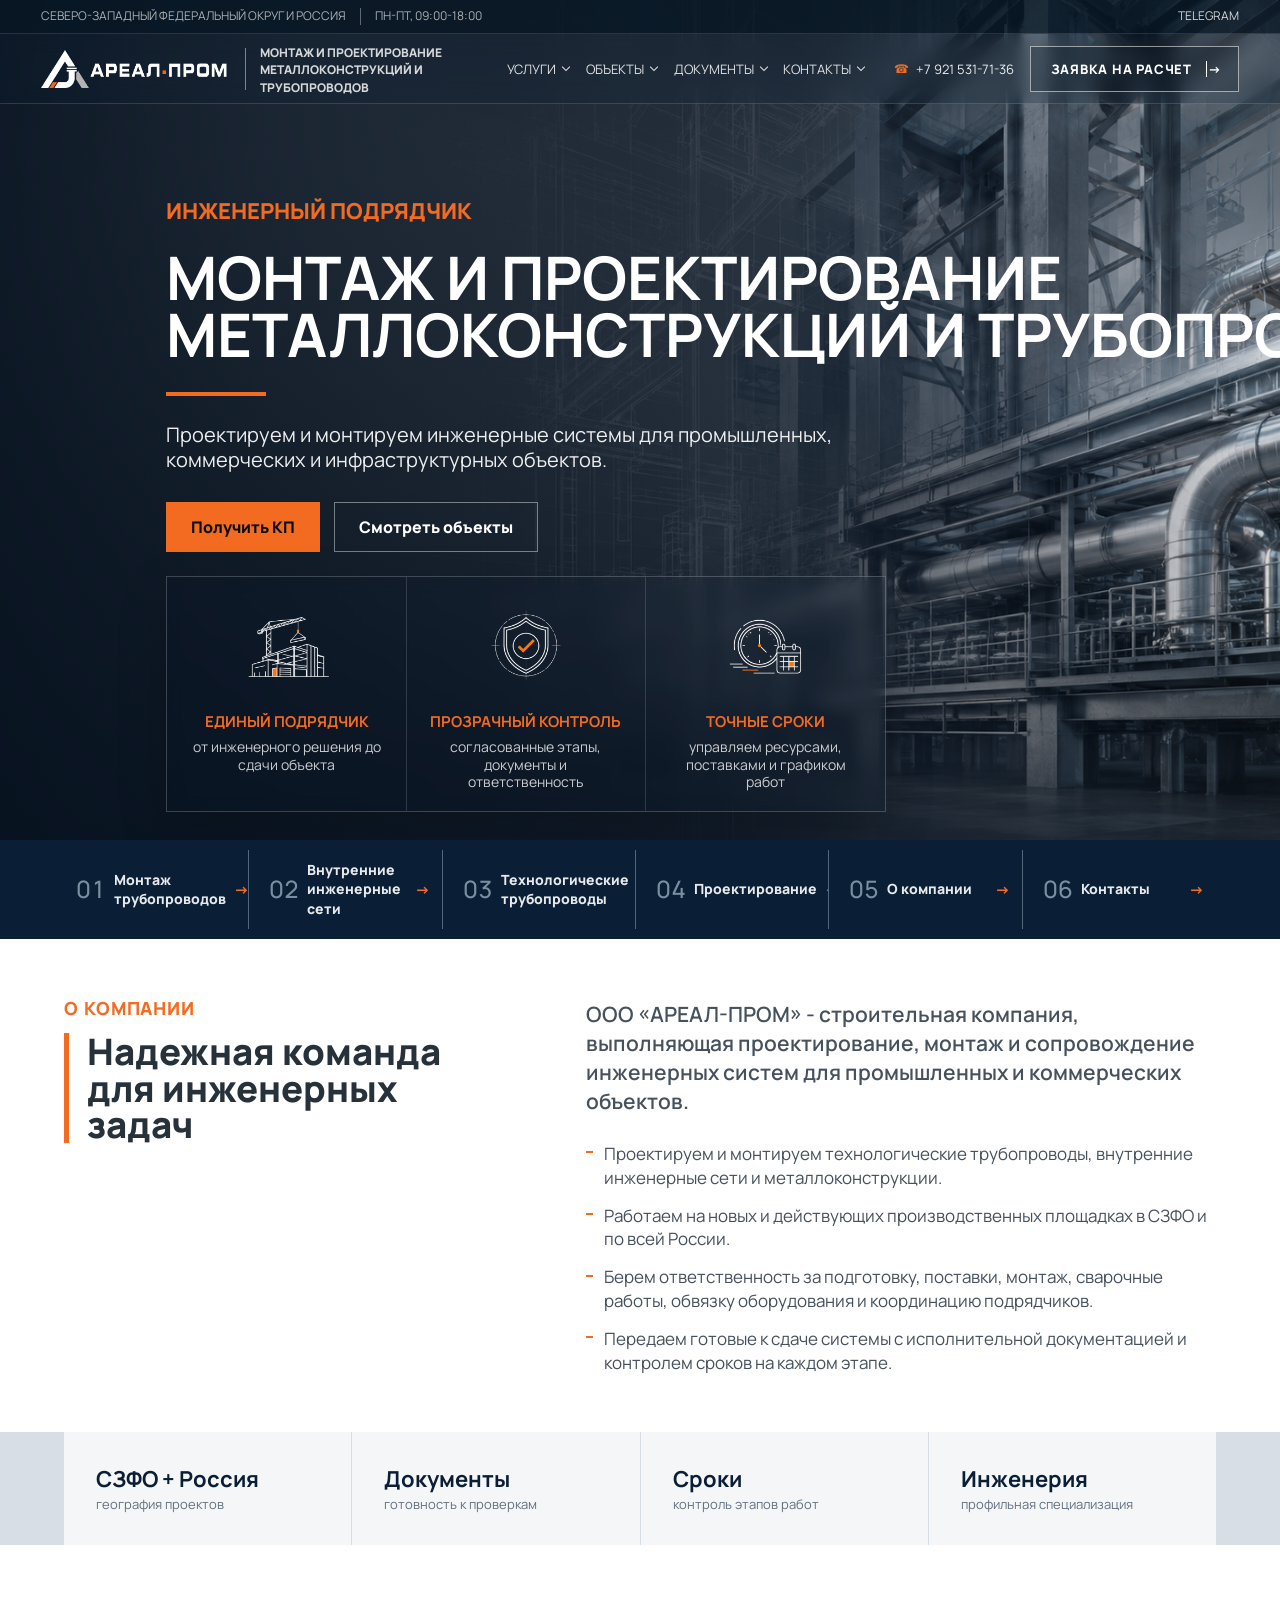
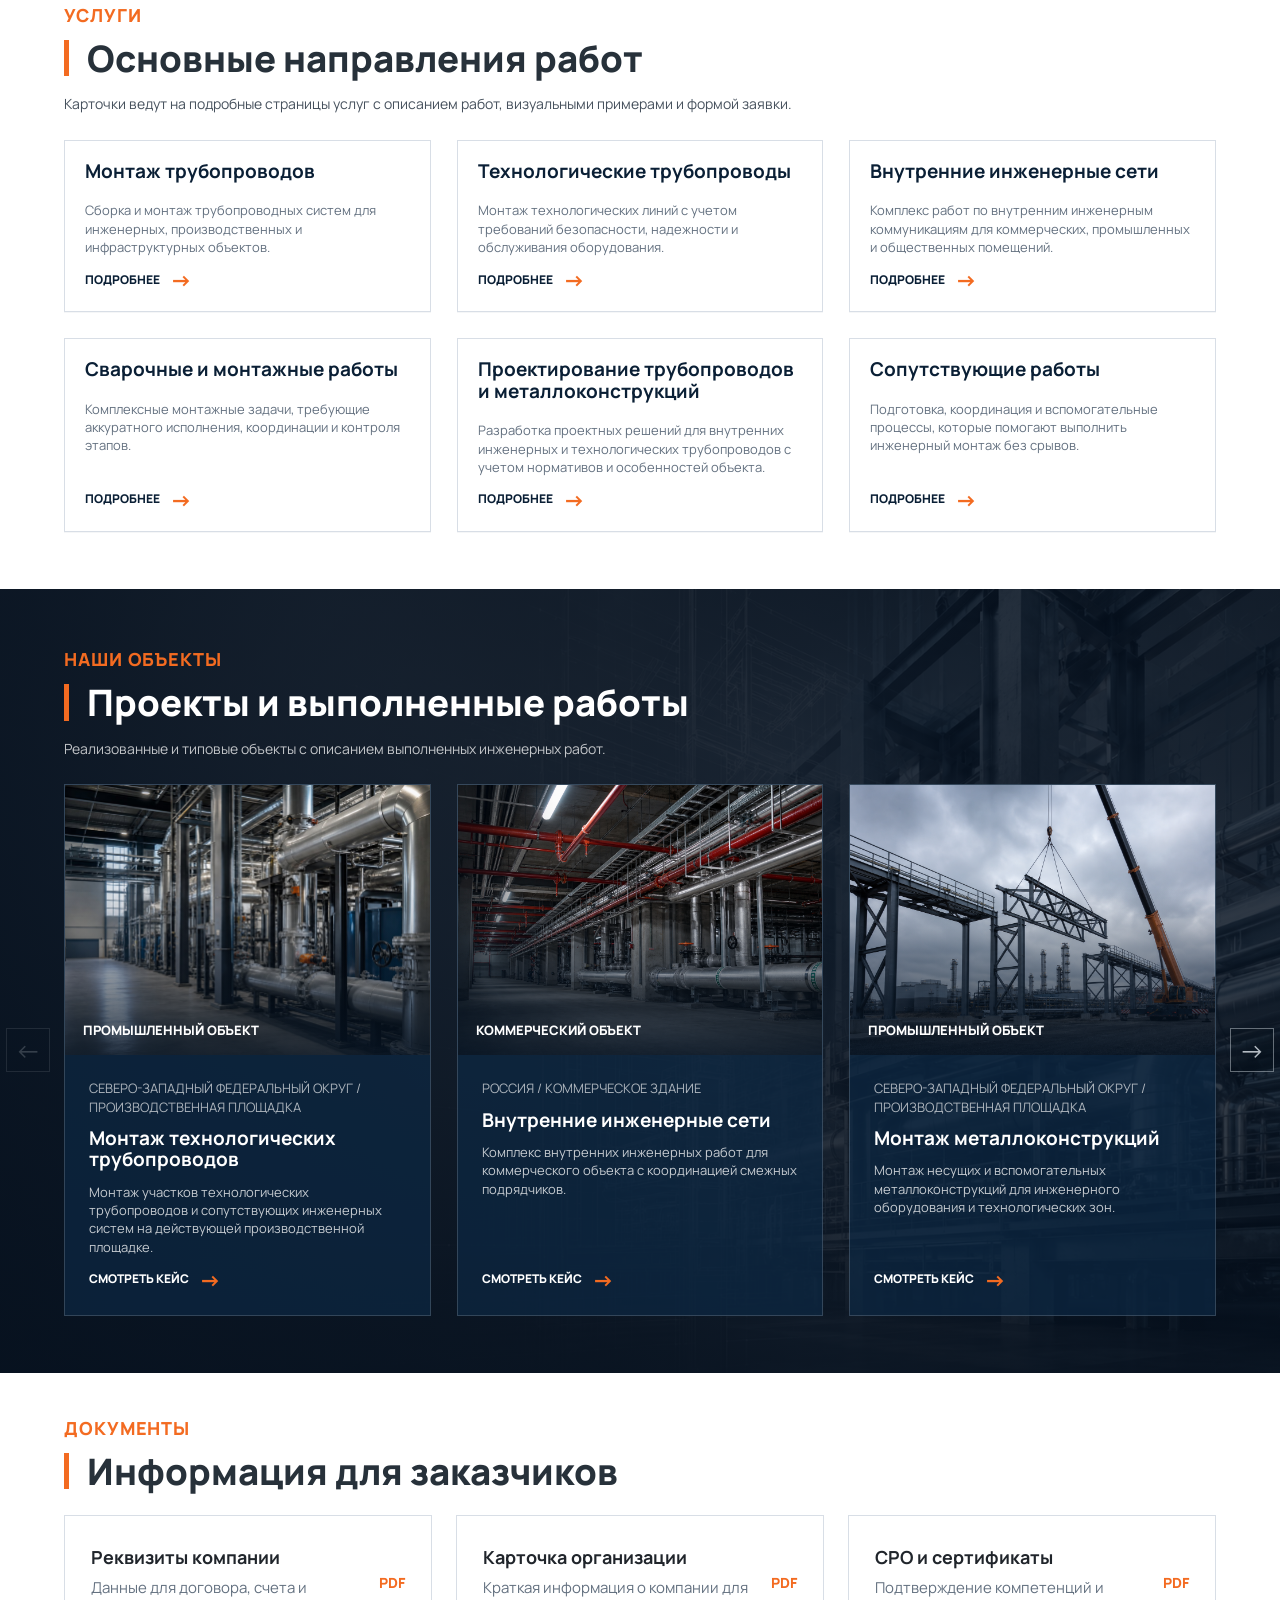
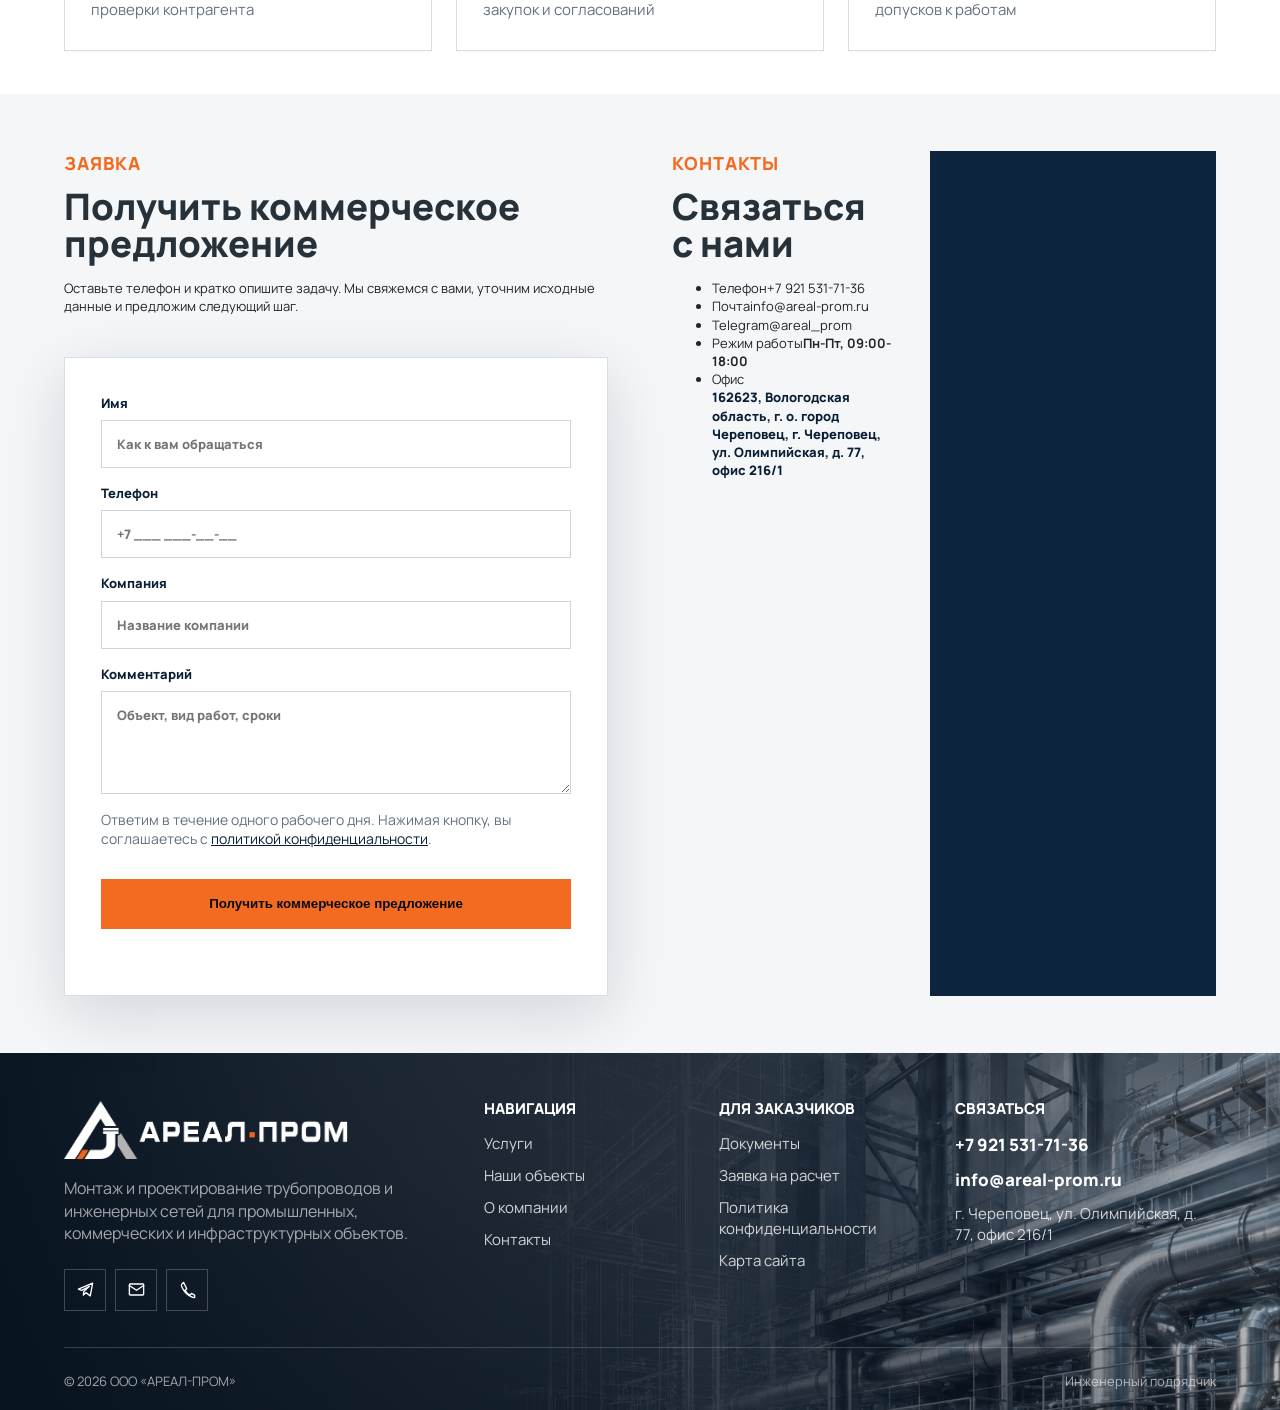
==== commit 0fdfe42d: "Refine contact section and project galleries" ====
--- a/index.html
+++ b/index.html
@@ -100,7 +100,7 @@
       <div class="hero-inner">
         <div class="hero-content">
           <p class="hero-eyebrow">Инженерный подрядчик</p>
-          <h1 id="hero-title">Монтаж и проектирование трубопроводов и инженерных сетей</h1>
+          <h1 id="hero-title">Монтаж&nbsp;и&nbsp;проектирование металлоконструкций&nbsp;и&nbsp;трубопроводов</h1>
           <span class="hero-rule" aria-hidden="true"></span>
           <p class="hero-copy">Проектируем и монтируем инженерные системы для промышленных, коммерческих и инфраструктурных объектов.</p>
           <div class="hero-actions">
@@ -141,11 +141,12 @@
         <h2>Надежная команда для инженерных задач</h2>
       </div>
       <div class="about-copy">
-        <p class="about-lead">АРЕАЛ-ПРОМ проектирует и монтирует инженерные сети, технологические трубопроводы и металлоконструкции для промышленных, коммерческих и общественных объектов.</p>
+        <p class="about-lead">ООО «АРЕАЛ-ПРОМ» - строительная компания, выполняющая проектирование, монтаж и сопровождение инженерных систем для промышленных и коммерческих объектов.</p>
         <ul class="about-points">
-          <li>Работаем на новых и действующих площадках с учетом графика производства.</li>
-          <li>Берем ответственность за инженерную подготовку, монтаж, сварку и обвязку оборудования.</li>
-          <li>Передаем понятную исполнительную документацию и готовые к сдаче системы.</li>
+          <li>Проектируем и монтируем технологические трубопроводы, внутренние инженерные сети и металлоконструкции.</li>
+          <li>Работаем на новых и действующих производственных площадках в СЗФО и по всей России.</li>
+          <li>Берем ответственность за подготовку, поставки, монтаж, сварочные работы, обвязку оборудования и координацию подрядчиков.</li>
+          <li>Передаем готовые к сдаче системы с исполнительной документацией и контролем сроков на каждом этапе.</li>
         </ul>
       </div>
     </section>
@@ -189,39 +190,40 @@
       <div class="document-list" id="documents-list"></div>
     </section>
 
-    <section class="section cta-section" id="request">
-      <div>
+    <section class="section contact-request" id="request">
+      <div class="request-column">
+        <div>
         <p class="eyebrow">Заявка</p>
         <h2>Получить коммерческое предложение</h2>
         <p>Оставьте телефон и кратко опишите задачу. Мы свяжемся с вами, уточним исходные данные и предложим следующий шаг.</p>
-      </div>
-      <form class="request-form" data-request-form>
-        <label>Имя<input type="text" name="name" autocomplete="name" placeholder="Как к вам обращаться"></label>
-        <label>Телефон<input type="tel" name="phone" autocomplete="tel" required placeholder="+7 ___ ___-__-__"></label>
-        <label>Компания<input type="text" name="company_name" autocomplete="organization" placeholder="Название компании"></label>
-        <label>Комментарий<textarea name="message" rows="4" placeholder="Объект, вид работ, сроки"></textarea></label>
-        <input type="text" name="company" class="honeypot" tabindex="-1" autocomplete="off">
-        <p class="form-note">Ответим в течение одного рабочего дня. Нажимая кнопку, вы соглашаетесь с <a href="privacy.html">политикой конфиденциальности</a>.</p>
-        <button class="btn" type="submit">Получить коммерческое предложение</button>
-        <p class="form-status" data-form-status role="status"></p>
-      </form>
-    </section>
-
-    <section class="section contacts" id="contacts">
-      <div class="contacts-info">
-        <p class="eyebrow">Контакты</p>
-        <h2>Связаться с нами</h2>
-        <ul>
-          <li><span>Телефон</span><a href="tel:+79215317136">+7 921 531-71-36</a></li>
-          <li><span>Почта</span><a href="mailto:info@areal-prom.ru">info@areal-prom.ru</a></li>
-          <li><span>Telegram</span><a href="https://t.me/areal_prom" target="_blank" rel="noreferrer">@areal_prom</a></li>
-          <li><span>Режим работы</span><strong>Пн-Пт, 09:00-18:00</strong></li>
-          <li><span>Офис</span><address>162623, Вологодская область, г. о. город Череповец, г. Череповец, ул. Олимпийская, д. 77, офис 216/1</address></li>
-        </ul>
-      </div>
-      <div class="map-card" aria-label="Карта с адресом офиса">
-        <div class="map-placeholder" data-map-placeholder>
-          <p>Загрузка карты офиса</p>
+        </div>
+        <form class="request-form" data-request-form>
+          <label>Имя<input type="text" name="name" autocomplete="name" placeholder="Как к вам обращаться"></label>
+          <label>Телефон<input type="tel" name="phone" autocomplete="tel" required placeholder="+7 ___ ___-__-__"></label>
+          <label>Компания<input type="text" name="company_name" autocomplete="organization" placeholder="Название компании"></label>
+          <label>Комментарий<textarea name="message" rows="4" placeholder="Объект, вид работ, сроки"></textarea></label>
+          <input type="text" name="company" class="honeypot" tabindex="-1" autocomplete="off">
+          <p class="form-note">Ответим в течение одного рабочего дня. Нажимая кнопку, вы соглашаетесь с <a href="privacy.html">политикой конфиденциальности</a>.</p>
+          <button class="btn" type="submit">Получить коммерческое предложение</button>
+          <p class="form-status" data-form-status role="status"></p>
+        </form>
+      </div>
+      <div class="contact-column" id="contacts">
+        <div class="contacts-info">
+          <p class="eyebrow">Контакты</p>
+          <h2>Связаться с нами</h2>
+          <ul>
+            <li><span>Телефон</span><a href="tel:+79215317136">+7 921 531-71-36</a></li>
+            <li><span>Почта</span><a href="mailto:info@areal-prom.ru">info@areal-prom.ru</a></li>
+            <li><span>Telegram</span><a href="https://t.me/areal_prom" target="_blank" rel="noreferrer">@areal_prom</a></li>
+            <li><span>Режим работы</span><strong>Пн-Пт, 09:00-18:00</strong></li>
+            <li><span>Офис</span><address>162623, Вологодская область, г. о. город Череповец, г. Череповец, ул. Олимпийская, д. 77, офис 216/1</address></li>
+          </ul>
+        </div>
+        <div class="map-card" aria-label="Карта с адресом офиса">
+          <div class="map-placeholder" data-map-placeholder>
+            <p>Загрузка карты офиса</p>
+          </div>
         </div>
       </div>
     </section>
--- a/assets/css/styles.css
+++ b/assets/css/styles.css
@@ -380,6 +380,7 @@
   min-width: 0;
   transition: color .2s ease;
 }
+.quick-nav a:not(:last-child) { border-right: 1px solid rgba(184, 202, 219, .42); }
 .quick-nav a::before { content: ''; position: absolute; right: 12px; bottom: 4px; left: 12px; z-index: 0; height: 2px; background: var(--orange); transform: scaleX(0); transform-origin: left; transition: transform .28s ease; }
 .quick-nav a:hover::before, .quick-nav a:focus-visible::before { transform: scaleX(1); }
 .quick-nav a { isolation: isolate; }
@@ -467,34 +468,25 @@
 }
 .service-card {
   position: relative;
-  min-height: 330px;
+  min-height: 165px;
   display: flex;
   flex-direction: column;
-  padding: 28px;
+  padding: 20px;
   overflow: hidden;
 }
+.service-card::before,
+.service-card::after { content: ''; position: absolute; inset: 0; pointer-events: none; transition: opacity .3s ease; }
+.service-card::before { background: var(--service-background) right center / cover no-repeat; opacity: .18; }
+.service-card::after { background: linear-gradient(90deg, rgba(10,31,53,0) 36%, rgba(10,31,53,.08) 64%, rgba(10,31,53,.28) 100%); opacity: 0; }
+.service-card > * { position: relative; z-index: 1; }
 .service-card:hover {
   border-color: rgba(243,107,33,.55);
   box-shadow: var(--shadow);
 }
-.service-icon {
-  width: 134px;
-  height: 112px;
-  display: grid;
-  place-items: start start;
-  margin-bottom: 18px;
-  color: var(--orange);
-}
-.service-icon img { width: 128px; height: 108px; object-fit: contain; object-position: left center; filter: drop-shadow(7px 9px 10px rgba(10,31,53,.18)); }
-.service-icon svg {
-  width: 38px;
-  height: 38px;
-  fill: none;
-  stroke: currentColor;
-  stroke-width: 1.65;
-  stroke-linecap: round;
-  stroke-linejoin: round;
-}
+.service-card:hover::before,
+.service-card:focus-visible::before { opacity: .3; }
+.service-card:hover::after,
+.service-card:focus-visible::after { opacity: 1; }
 .service-card p { color: var(--muted); }
 .service-card .btn { margin-top: auto; align-self: flex-start; }
 .service-card .btn-secondary {
@@ -545,7 +537,7 @@
 .project-case h3 { margin-bottom: 12px; }
 .project-case-content > p:not(.project-meta) { color: rgba(255,255,255,.76); }
 .project-case .service-link { color: var(--white); }
-.projects-arrow { position: absolute; top: 50%; z-index: 2; display: grid; width: 42px; height: 56px; place-items: center; border: 1px solid rgba(208, 215, 222, .46); background: rgba(10, 20, 30, .16); color: rgba(224, 230, 236, .8); font: inherit; font-size: 26px; cursor: pointer; transform: translateY(-50%); transition: color .18s ease, border-color .18s ease, background .18s ease; }
+.projects-arrow { position: absolute; top: 50%; z-index: 2; display: grid; width: 44px; height: 44px; place-items: center; border: 1px solid rgba(208, 215, 222, .46); background: rgba(10, 20, 30, .16); color: rgba(224, 230, 236, .8); font: inherit; font-size: 26px; line-height: 1; cursor: pointer; transform: translateY(-50%); transition: color .18s ease, border-color .18s ease, background .18s ease; }
 .projects-arrow-prev { left: -58px; }
 .projects-arrow-next { right: -58px; }
 .projects-arrow:hover:not(:disabled), .projects-arrow:focus-visible:not(:disabled) { border-color: rgba(243,107,33,.78); background: rgba(10, 20, 30, .38); color: var(--white); }
@@ -567,8 +559,9 @@
   transition: transform .2s ease, border-color .2s ease, box-shadow .2s ease, background .2s ease;
 }
 .doc-card-copy { display: grid; gap: 8px; }
-.doc-card-copy small { color: var(--muted); font-size: 14px; line-height: 1.35; }
-.doc-card-type { color: var(--orange); font-size: 13px; font-weight: 900; text-transform: uppercase; }
+.doc-card-copy strong { font-size: 18px; line-height: 1.25; }
+.doc-card-copy small { color: var(--muted); font-size: 15px; line-height: 1.45; }
+.doc-card-type { color: var(--orange); font-size: 14px; font-weight: 900; text-transform: uppercase; }
 .doc-card:hover,
 .doc-card:focus-visible { transform: translateY(-5px); border-color: rgba(243,107,33,.72); background: #fff; box-shadow: var(--shadow); }
 .doc-card:hover strong,
@@ -580,6 +573,21 @@
   background: var(--soft);
 }
 .cta-section p { color: #46515d; }
+.contact-request {
+  display: grid;
+  grid-template-columns: minmax(0, 1fr) minmax(0, 1fr);
+  gap: clamp(36px, 5vw, 82px);
+  background: var(--soft);
+}
+.request-column { display: grid; align-content: start; gap: 28px; }
+.contact-column {
+  display: grid;
+  grid-template-columns: minmax(220px, 1fr) minmax(0, 2fr);
+  gap: clamp(22px, 3vw, 46px);
+  align-items: stretch;
+}
+.contacts-info { align-self: start; }
+.contact-column .map-card { min-height: 100%; }
 .request-form {
   display: grid;
   gap: 16px;
@@ -648,7 +656,7 @@
   grid-template-columns: minmax(260px, 1.25fr) repeat(2, minmax(160px, .65fr)) minmax(220px, .85fr);
   gap: 36px;
   padding: clamp(34px, 4vw, 48px) clamp(18px, 5vw, 80px) 20px;
-  background: #0a1f35;
+  background: linear-gradient(90deg, rgba(4, 15, 29, .92) 0%, rgba(4, 15, 29, .74) 64%, rgba(4, 15, 29, .28) 100%), url('../img/fon_main5.png') center / cover no-repeat;
   color: var(--white);
 }
 .footer-main p { max-width: 390px; margin: 18px 0 24px; color: rgba(255,255,255,.62); }
@@ -723,12 +731,17 @@
   padding-bottom: 18px;
   border-bottom: 1px solid var(--line);
 }
-.project-gallery { margin-top: 28px; }
-.project-gallery-frame { position: relative; overflow: hidden; background: var(--blue); }
-.project-gallery-frame img { width: 100%; aspect-ratio: 16 / 8; object-fit: cover; }
-.project-gallery-arrow { position: absolute; top: 50%; z-index: 1; display: grid; width: 42px; height: 56px; place-items: center; border: 1px solid rgba(208,215,222,.52); background: rgba(10,20,30,.2); color: rgba(255,255,255,.86); font: inherit; font-size: 26px; cursor: pointer; transform: translateY(-50%); transition: background .18s ease, border-color .18s ease; }
-.project-gallery-arrow-prev { left: 14px; }
-.project-gallery-arrow-next { right: 14px; }
+.project-gallery { display: grid; grid-template-columns: 48px minmax(0, 1fr) 48px; column-gap: 14px; align-items: center; margin-top: 28px; }
+.project-gallery-frame { display: grid; grid-template-columns: 10% 80% 10%; overflow: hidden; background: var(--blue); aspect-ratio: 16 / 8; }
+.project-gallery-frame { grid-column: 2; grid-row: 1; }
+.project-gallery-frame img { display: block; width: 100%; height: 100%; object-fit: cover; }
+.project-gallery-image { grid-column: 2; grid-row: 1; position: relative; z-index: 1; }
+.project-gallery-preview { grid-row: 1; filter: blur(7px); opacity: .65; transform: scale(1.08); }
+.project-gallery-preview-prev { grid-column: 1; }
+.project-gallery-preview-next { grid-column: 3; }
+.project-gallery-arrow { display: grid; width: 44px; height: 44px; place-items: center; border: 1px solid rgba(145,157,169,.66); background: rgba(10,20,30,.08); color: rgba(86,98,111,.9); font: inherit; font-size: 26px; line-height: 1; cursor: pointer; transition: background .18s ease, border-color .18s ease, color .18s ease; }
+.project-gallery-arrow-prev { grid-column: 1; grid-row: 1; align-self: center; }
+.project-gallery-arrow-next { grid-column: 3; grid-row: 1; align-self: center; }
 .project-gallery-arrow:hover:not(:disabled), .project-gallery-arrow:focus-visible:not(:disabled) { border-color: var(--orange); background: rgba(10,20,30,.48); }
 .project-gallery-arrow:disabled { opacity: .25; cursor: default; }
 .project-work-list { display: grid; gap: 10px; margin: 0; padding-left: 20px; color: #46515d; }
@@ -788,6 +801,7 @@
   .hero-benefits,
   .trust-band,
   .quick-nav { grid-template-columns: repeat(3, 1fr); }
+  .quick-nav a:nth-child(3n) { border-right: 0; }
   .project-detail-layout { grid-template-columns: minmax(250px, .85fr) minmax(0, 1.15fr); }
   .service-grid,
   .document-list,
@@ -855,20 +869,35 @@
   .document-list,
   .section-split,
   .about-section,
+  .contact-request,
+  .contact-column,
   .cta-section,
   .contacts,
   .gallery-grid { grid-template-columns: 1fr; }
   .project-case { flex-basis: 100%; }
   .quick-nav { grid-template-columns: repeat(2, minmax(0, 1fr)); padding-left: 28px; padding-right: 28px; }
+  .quick-nav a:nth-child(3n) { border-right: 1px solid rgba(184, 202, 219, .42); }
+  .quick-nav a:nth-child(2n) { border-right: 0; }
   .project-detail-layout { grid-template-columns: 1fr; }
-  .projects-arrow-prev { left: 0; }
-  .projects-arrow-next { right: 0; }
+  .projects-carousel { display: grid; grid-template-columns: 1fr 40px 40px 1fr; gap: 12px; }
+  .projects-viewport { grid-column: 1 / -1; grid-row: 1; }
+  .projects-arrow { position: static; width: 40px; height: 40px; margin-top: 0; transform: none; }
+  .projects-arrow-prev { grid-column: 2; grid-row: 2; }
+  .projects-arrow-next { grid-column: 3; grid-row: 2; }
+  .project-gallery { position: static; grid-template-columns: 1fr 40px 40px 1fr; gap: 12px; }
+  .project-gallery-frame { display: block; grid-column: 1 / -1; grid-row: 1; aspect-ratio: 16 / 8; }
+  .project-gallery-preview { display: none; }
+  .project-gallery-image { width: 100%; height: 100%; }
+  .project-gallery-arrow { width: 40px; height: 40px; }
+  .project-gallery-arrow-prev { grid-column: 2; grid-row: 2; }
+  .project-gallery-arrow-next { grid-column: 3; grid-row: 2; }
   .hero-facts { grid-template-columns: 1fr; max-width: 360px; }
   .hero-facts div { padding: 0 0 12px; border-right: 0; border-bottom: 1px solid rgba(255,255,255,.24); }
   .hero-facts div:last-child { border-bottom: 0; }
   .hero-benefits { width: 100%; }
   .hero-benefits article { min-height: 0; display: grid; grid-template-columns: 64px minmax(0, 1fr); column-gap: 16px; align-items: center; padding: 20px; border-right: 0; border-bottom: 1px solid rgba(255,255,255,.18); text-align: left; }
   .hero-benefits article:last-child { border-bottom: 0; }
+  .service-card::before { opacity: .24; }
   .hero-benefits .benefit-icon { grid-row: 1 / span 2; width: 56px; height: 56px; margin: 0; }
   .hero-benefits h3 { margin: 0 0 4px; }
   .hero-benefits p { grid-column: 2; }
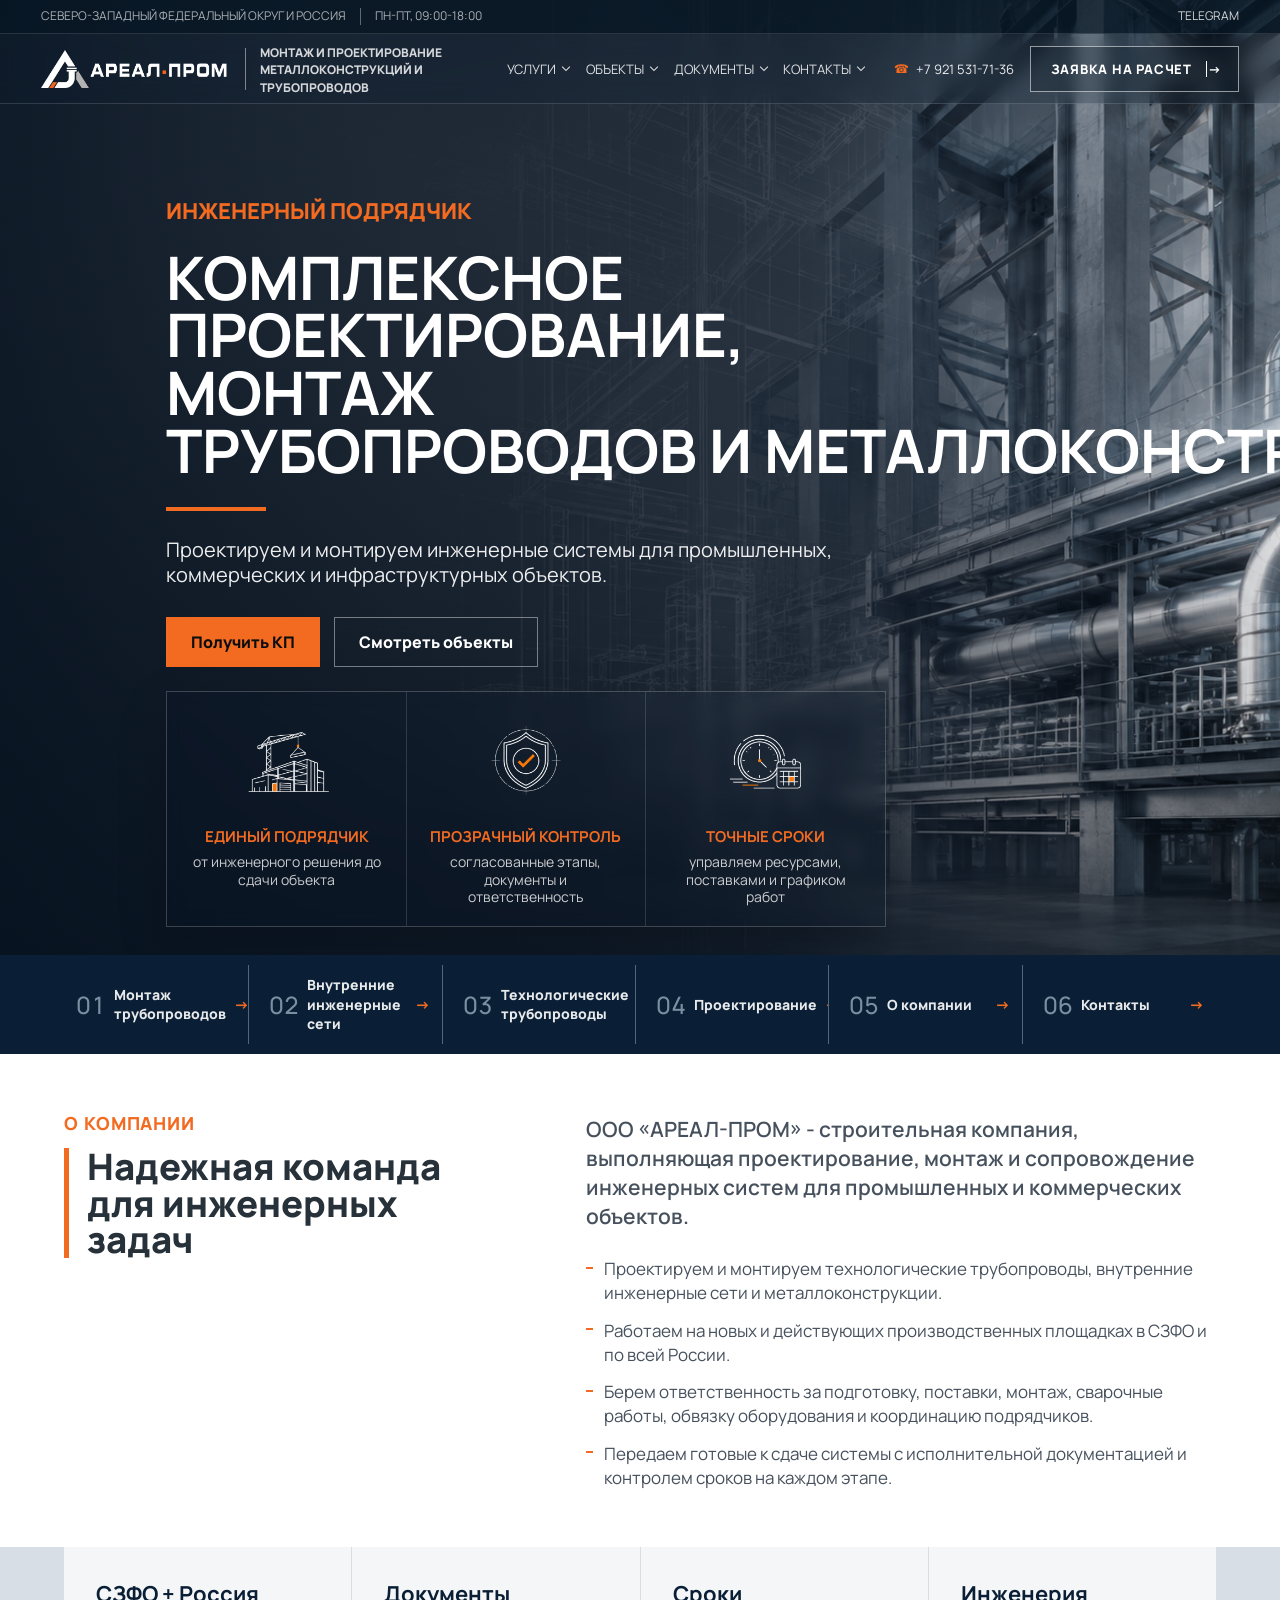
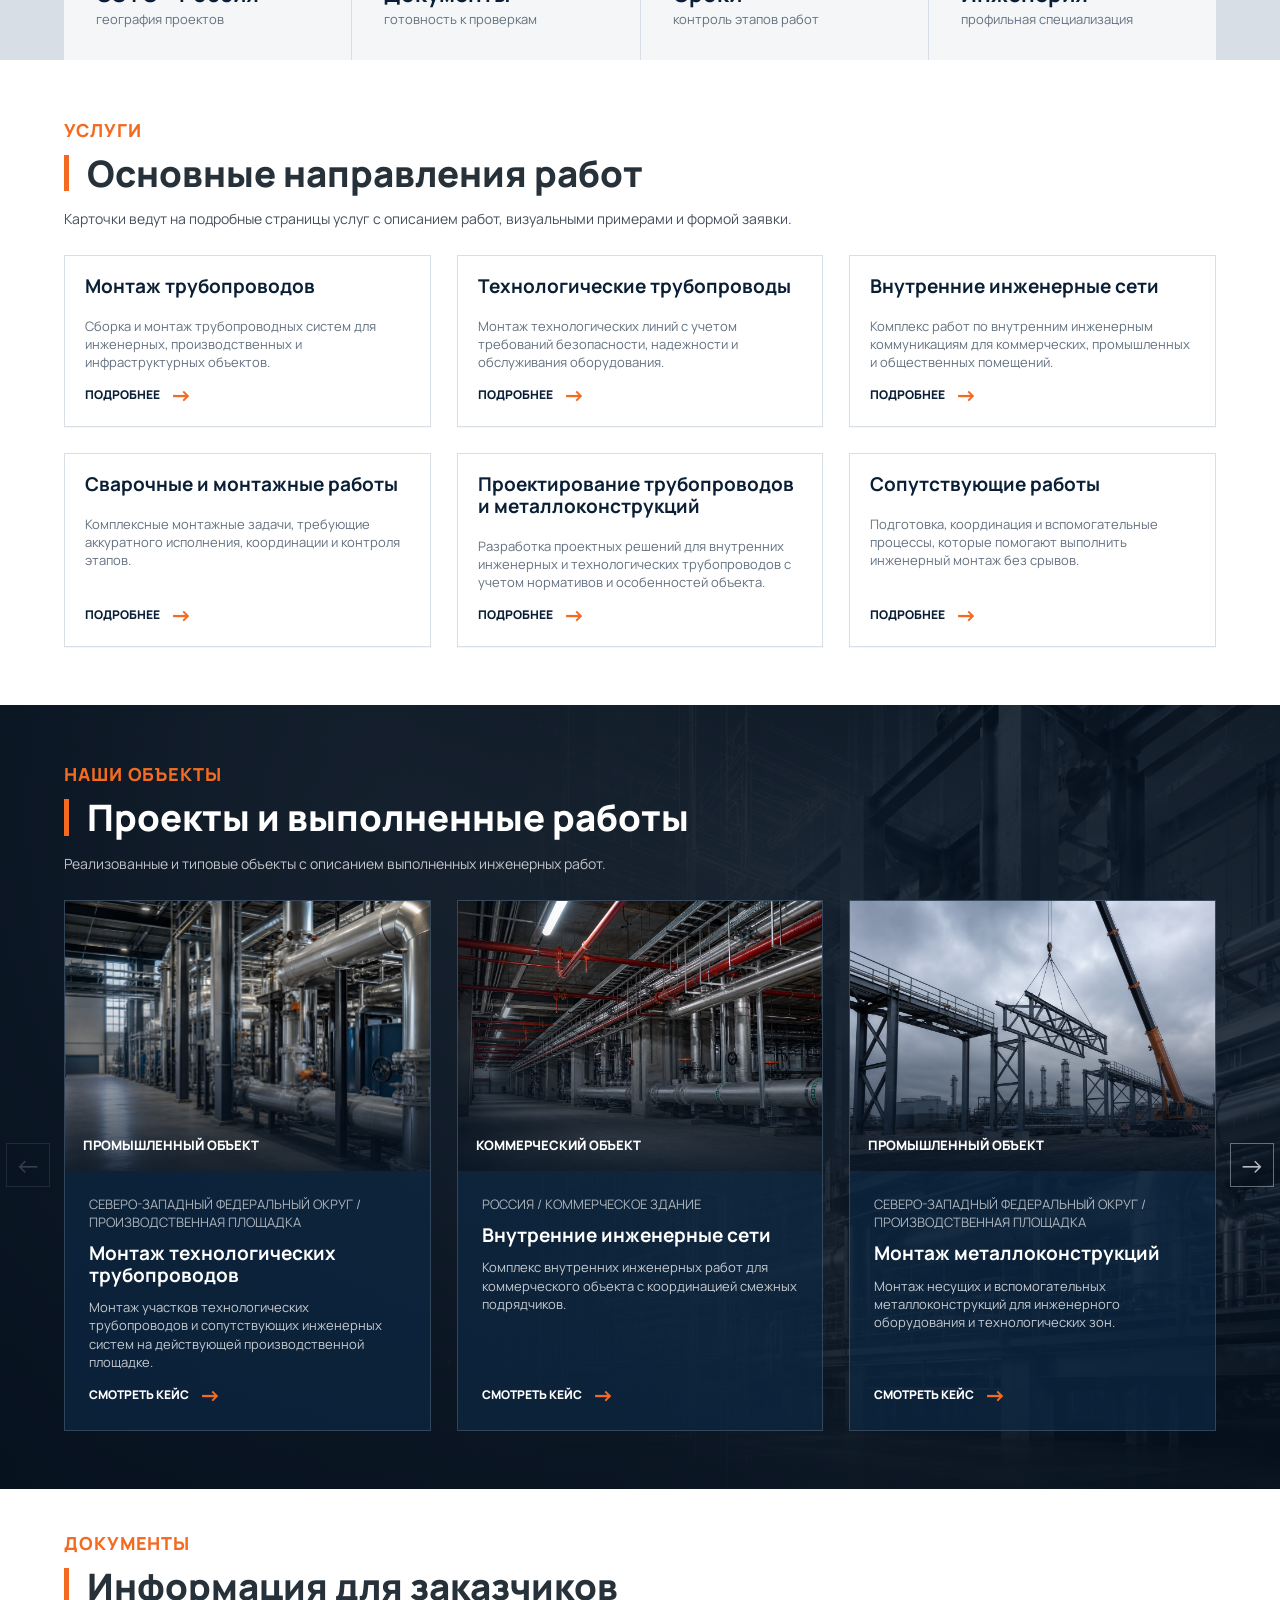
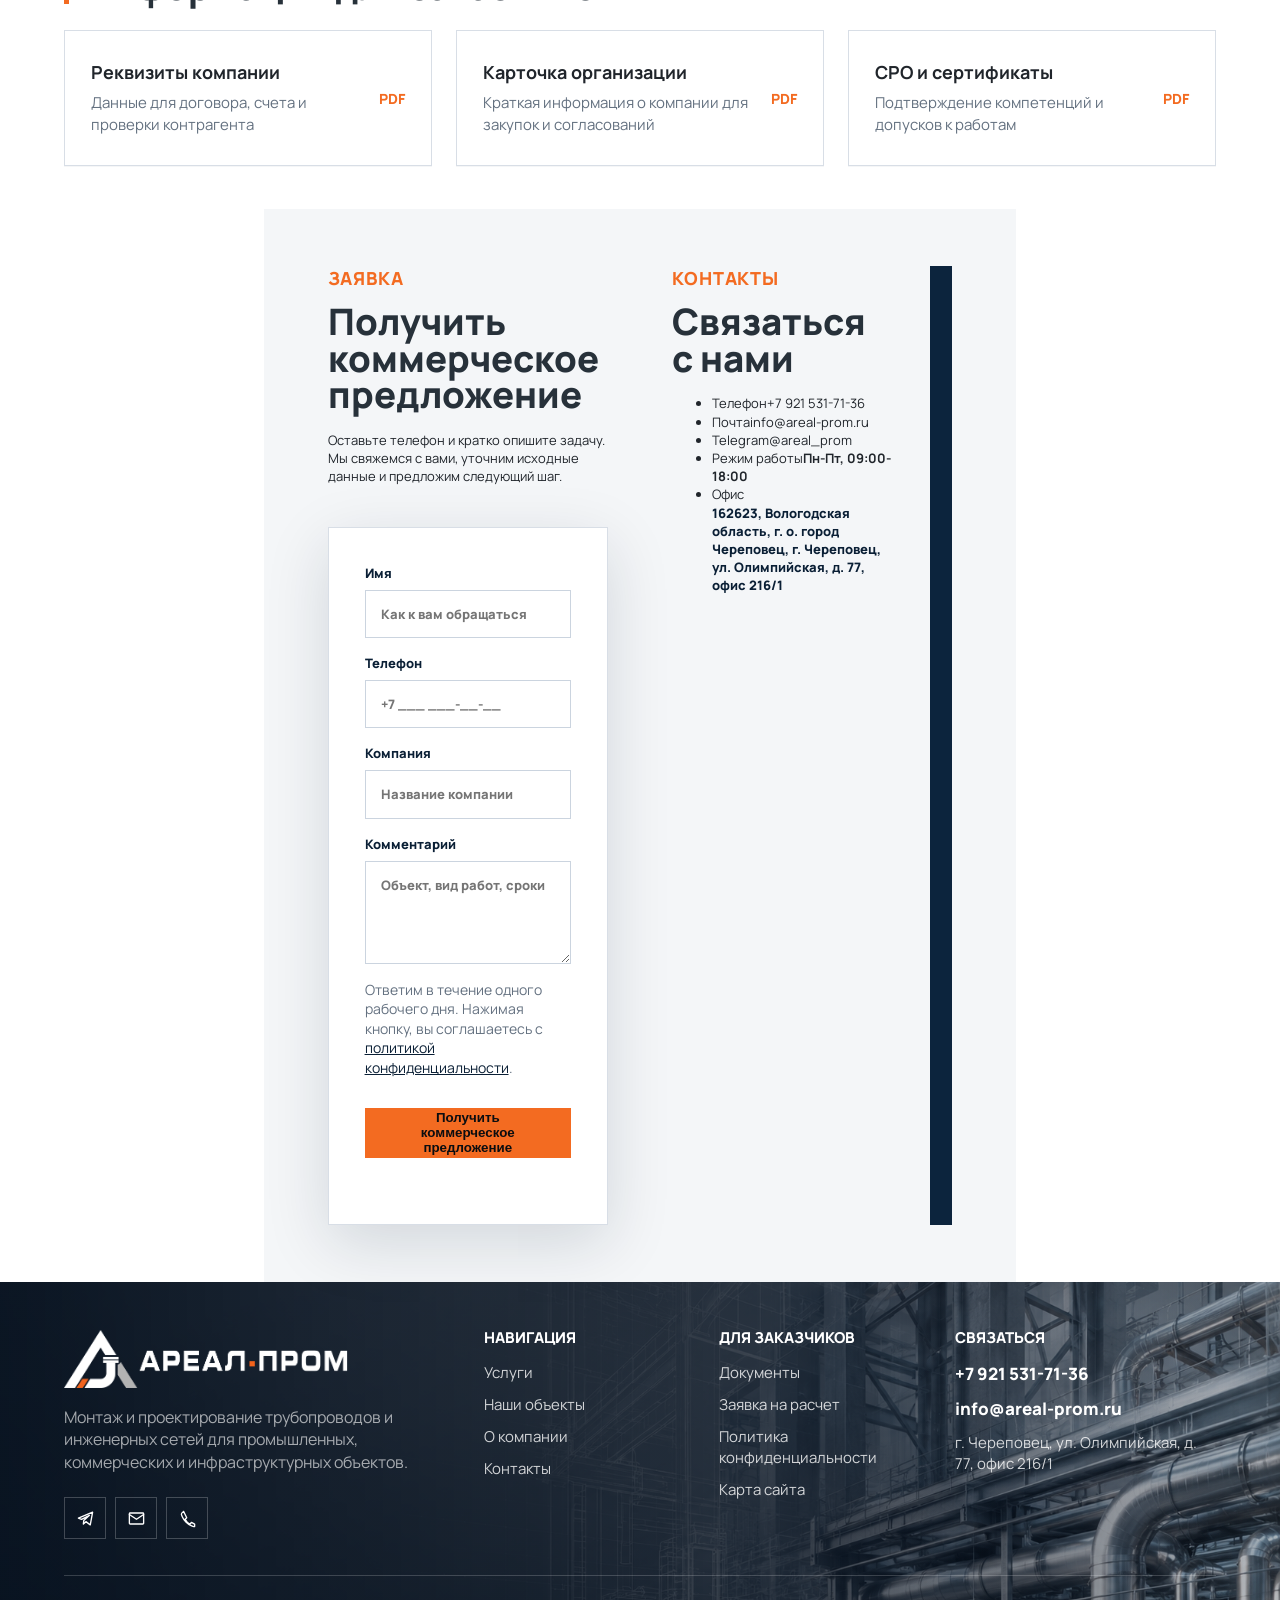
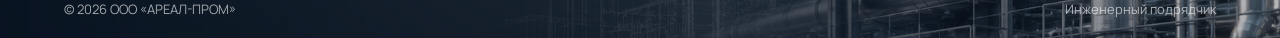
==== commit 8869dfd7: "Refine hero title and contact layout" ====
--- a/index.html
+++ b/index.html
@@ -100,7 +100,7 @@
       <div class="hero-inner">
         <div class="hero-content">
           <p class="hero-eyebrow">Инженерный подрядчик</p>
-          <h1 id="hero-title">Монтаж&nbsp;и&nbsp;проектирование металлоконструкций&nbsp;и&nbsp;трубопроводов</h1>
+          <h1 id="hero-title">Комплексное проектирование, монтаж трубопроводов&nbsp;и&nbsp;металлоконструкций</h1>
           <span class="hero-rule" aria-hidden="true"></span>
           <p class="hero-copy">Проектируем и монтируем инженерные системы для промышленных, коммерческих и инфраструктурных объектов.</p>
           <div class="hero-actions">
--- a/assets/css/styles.css
+++ b/assets/css/styles.css
@@ -250,7 +250,7 @@
   align-content: center;
 }
 .hero-content {
-  max-width: min(62vw, 880px);
+  max-width: min(62vw, 720px);
   padding-top: 0;
 }
 .hero-eyebrow {
@@ -577,6 +577,8 @@
   display: grid;
   grid-template-columns: minmax(0, 1fr) minmax(0, 1fr);
   gap: clamp(36px, 5vw, 82px);
+  width: 58.82%;
+  margin-inline: auto;
   background: var(--soft);
 }
 .request-column { display: grid; align-content: start; gap: 28px; }
@@ -874,6 +876,7 @@
   .cta-section,
   .contacts,
   .gallery-grid { grid-template-columns: 1fr; }
+  .contact-request { width: auto; margin-inline: 0; }
   .project-case { flex-basis: 100%; }
   .quick-nav { grid-template-columns: repeat(2, minmax(0, 1fr)); padding-left: 28px; padding-right: 28px; }
   .quick-nav a:nth-child(3n) { border-right: 1px solid rgba(184, 202, 219, .42); }
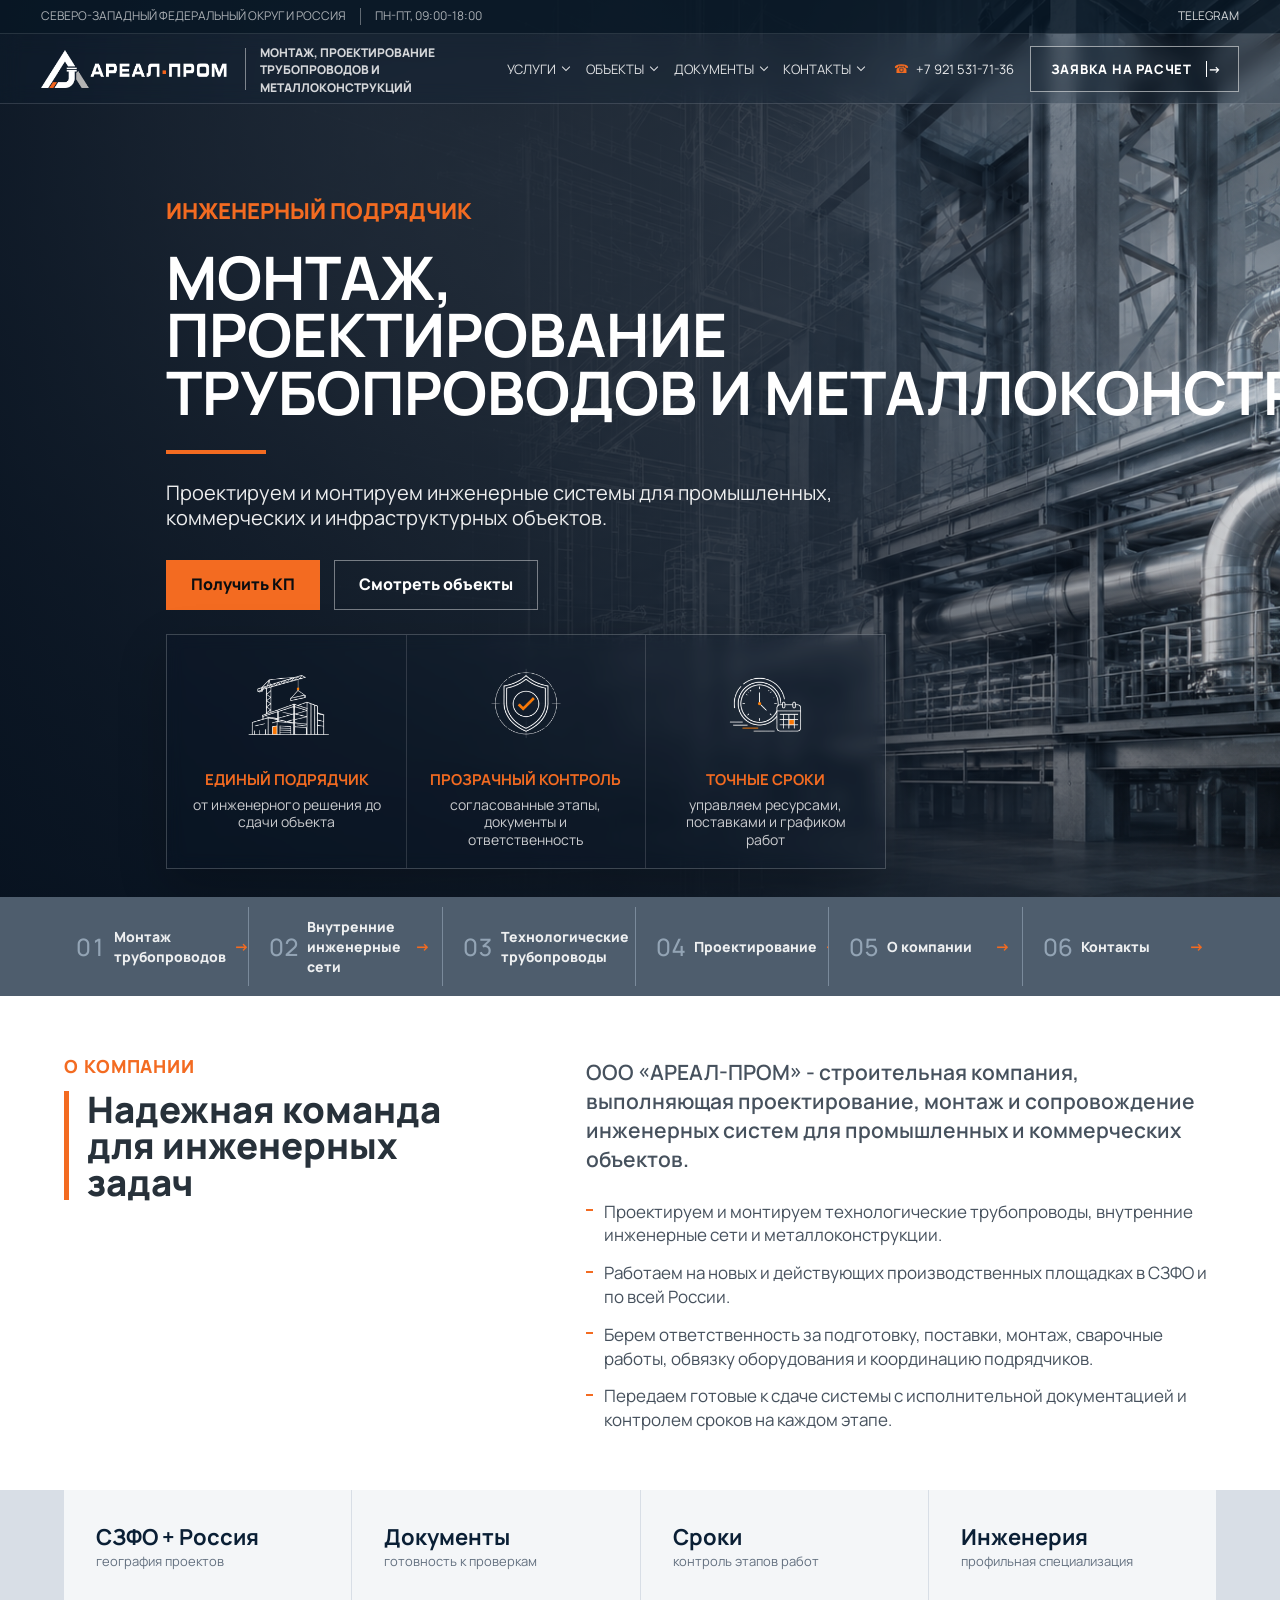
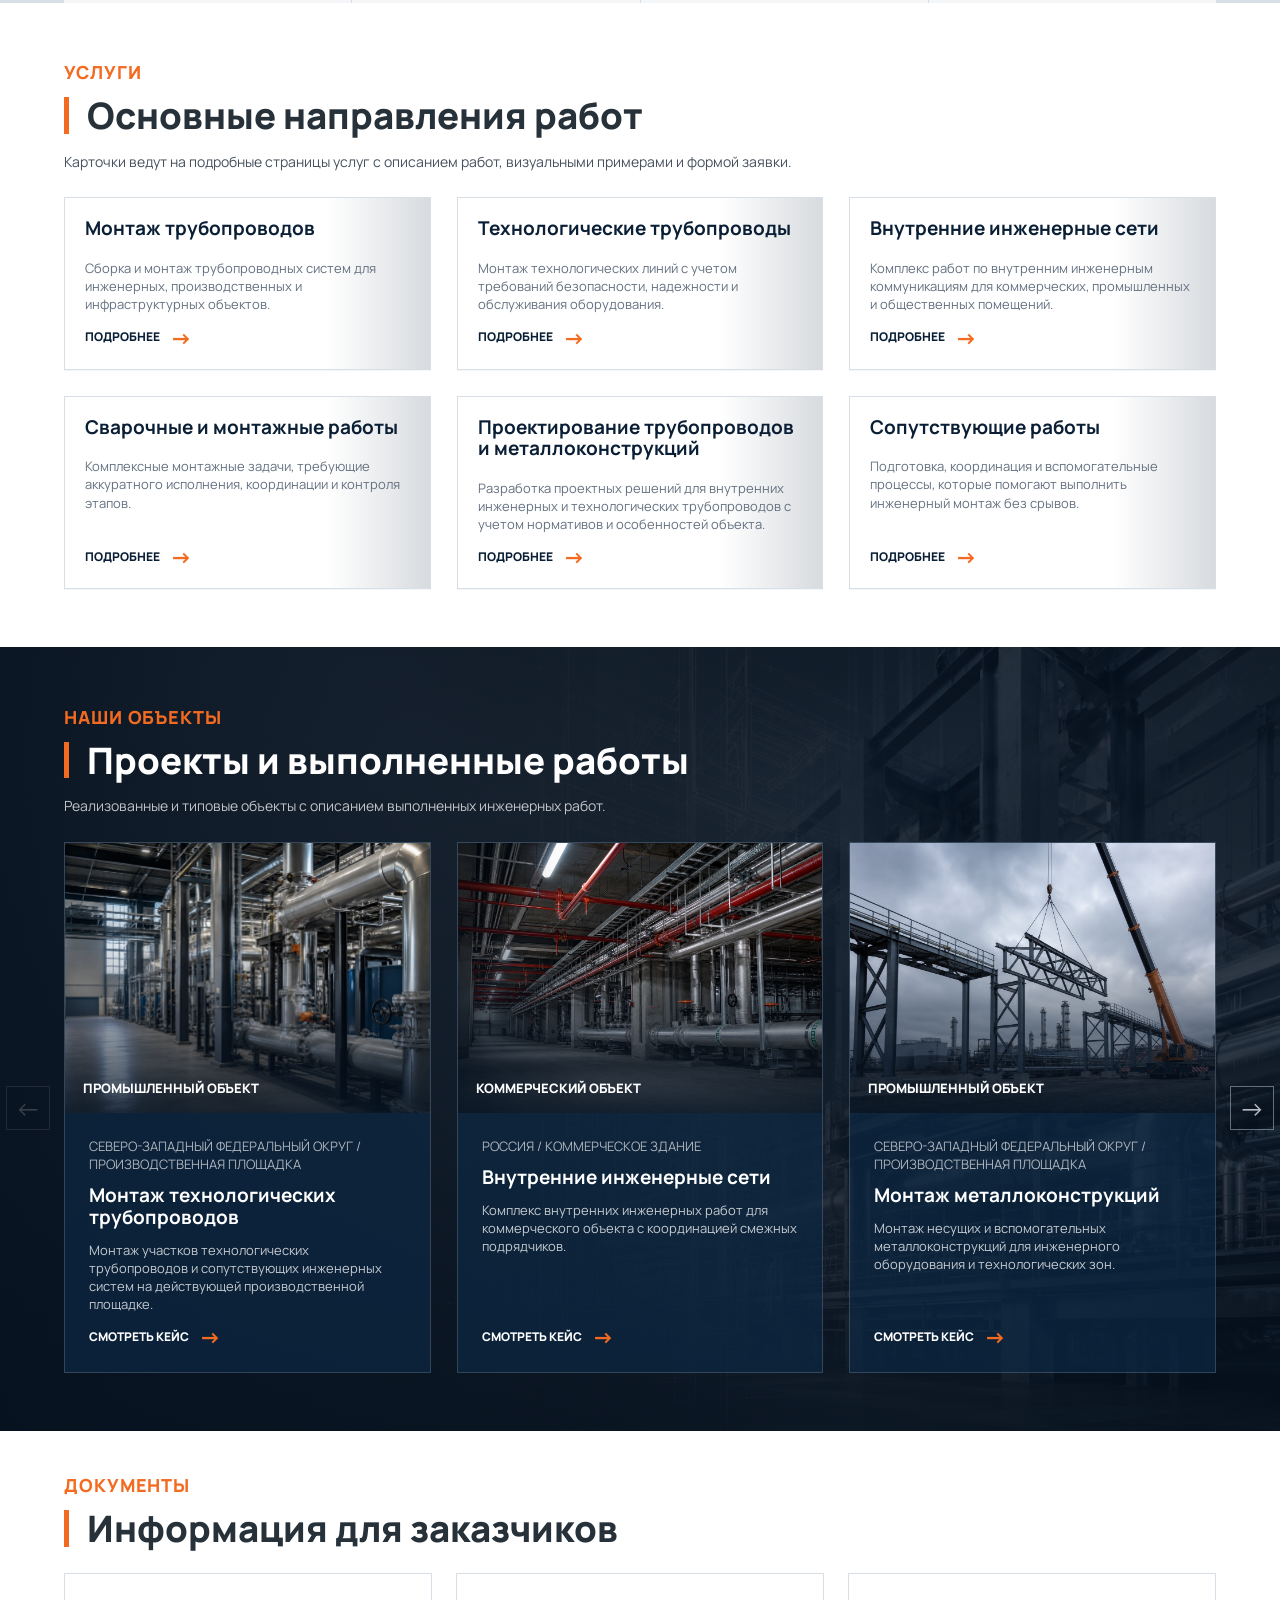
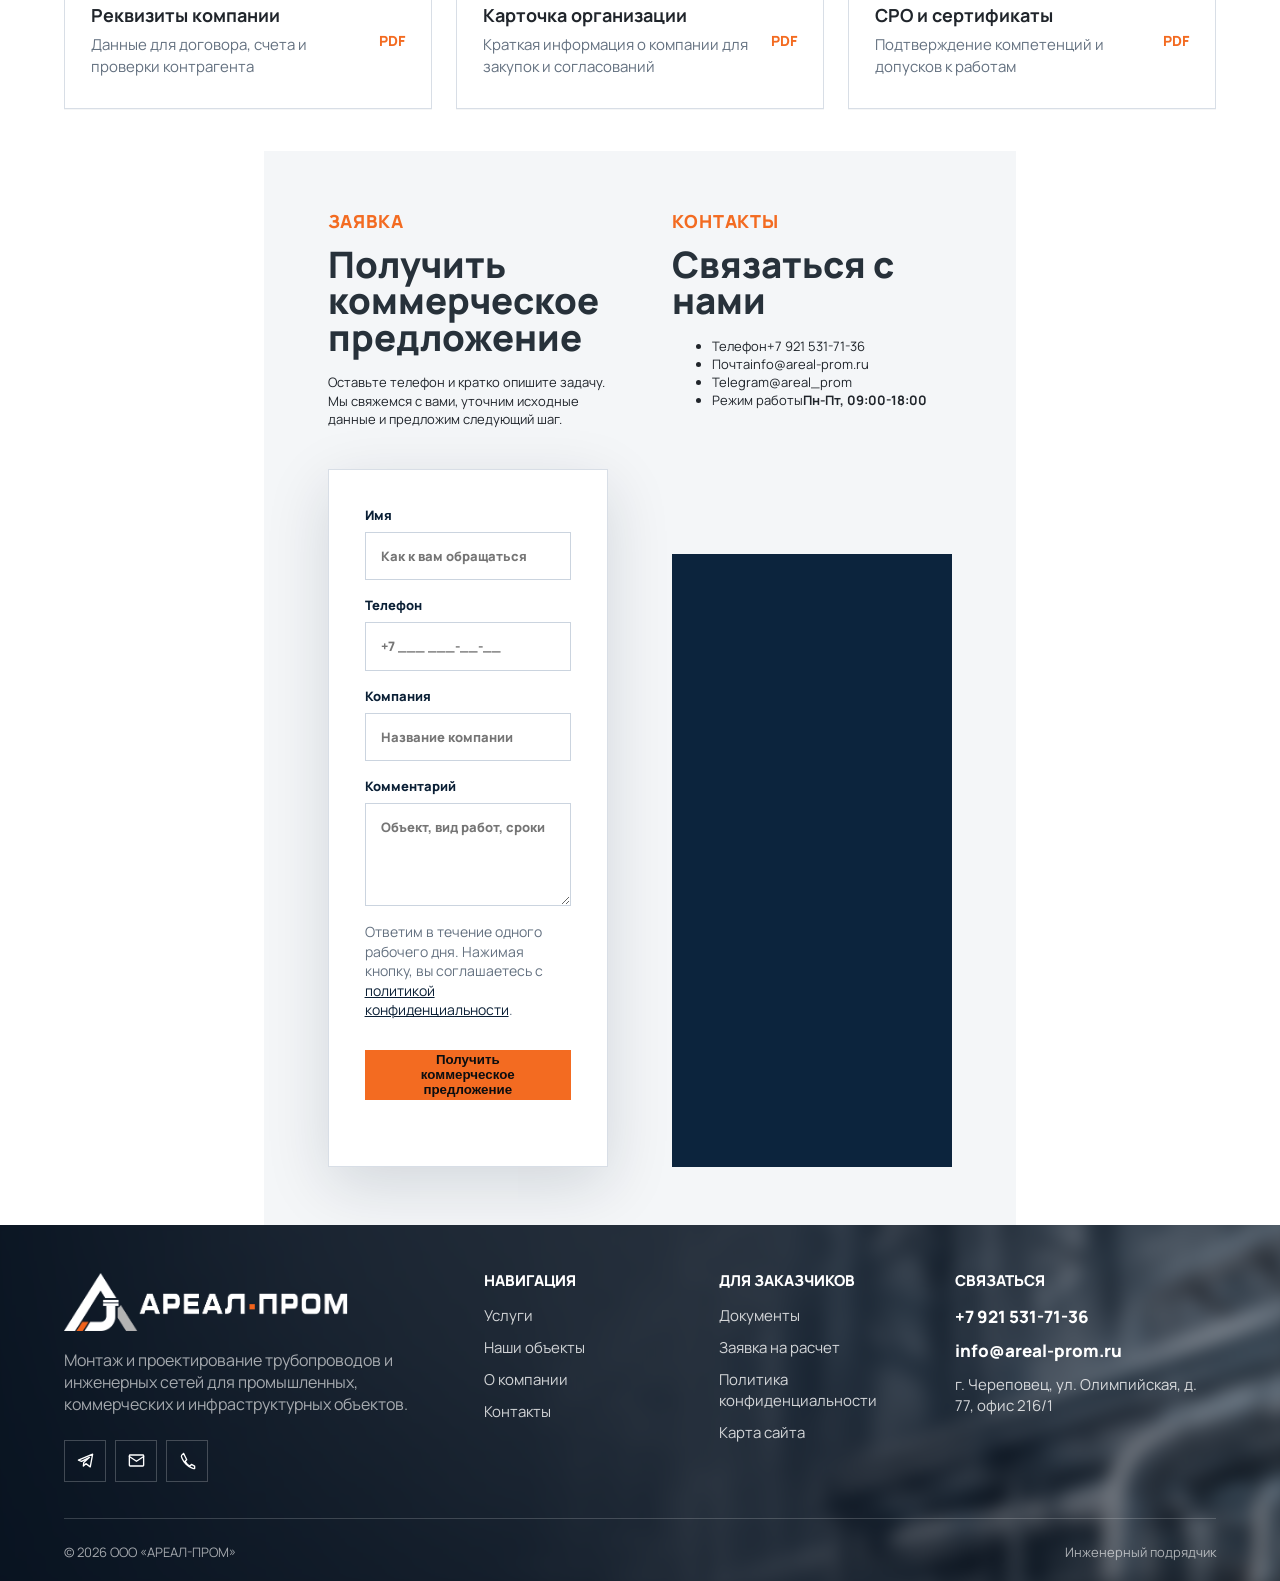
==== commit d32d8567: "Update service cards and contact layout" ====
--- a/index.html
+++ b/index.html
@@ -45,7 +45,7 @@
       <img src="assets/img/logo_ho_web.png" alt="АРЕАЛ-ПРОМ" class="brand-logo">
       <span class="brand-divider" aria-hidden="true"></span>
       <span class="brand-meta">
-        <span class="brand-service">МОНТАЖ И ПРОЕКТИРОВАНИЕ<br>МЕТАЛЛОКОНСТРУКЦИЙ И ТРУБОПРОВОДОВ</span>
+        <span class="brand-service">МОНТАЖ, ПРОЕКТИРОВАНИЕ<br>ТРУБОПРОВОДОВ И МЕТАЛЛОКОНСТРУКЦИЙ</span>
       </span>
     </a>
     <button class="menu-toggle" type="button" aria-expanded="false" aria-controls="main-nav" data-menu-toggle>
@@ -100,7 +100,7 @@
       <div class="hero-inner">
         <div class="hero-content">
           <p class="hero-eyebrow">Инженерный подрядчик</p>
-          <h1 id="hero-title">Комплексное проектирование, монтаж трубопроводов&nbsp;и&nbsp;металлоконструкций</h1>
+          <h1 id="hero-title">Монтаж, проектирование трубопроводов&nbsp;и&nbsp;металлоконструкций</h1>
           <span class="hero-rule" aria-hidden="true"></span>
           <p class="hero-copy">Проектируем и монтируем инженерные системы для промышленных, коммерческих и инфраструктурных объектов.</p>
           <div class="hero-actions">
@@ -217,7 +217,6 @@
             <li><span>Почта</span><a href="mailto:info@areal-prom.ru">info@areal-prom.ru</a></li>
             <li><span>Telegram</span><a href="https://t.me/areal_prom" target="_blank" rel="noreferrer">@areal_prom</a></li>
             <li><span>Режим работы</span><strong>Пн-Пт, 09:00-18:00</strong></li>
-            <li><span>Офис</span><address>162623, Вологодская область, г. о. город Череповец, г. Череповец, ул. Олимпийская, д. 77, офис 216/1</address></li>
           </ul>
         </div>
         <div class="map-card" aria-label="Карта с адресом офиса">
--- a/assets/css/styles.css
+++ b/assets/css/styles.css
@@ -361,7 +361,8 @@
   gap: 8px;
   padding: 10px clamp(18px, 5vw, 80px);
   border-bottom: 0;
-  background: var(--blue);
+  background: rgba(10, 31, 53, .72);
+  backdrop-filter: blur(10px);
 }
 .quick-nav a {
   position: relative;
@@ -476,15 +477,15 @@
 }
 .service-card::before,
 .service-card::after { content: ''; position: absolute; inset: 0; pointer-events: none; transition: opacity .3s ease; }
-.service-card::before { background: var(--service-background) right center / cover no-repeat; opacity: .18; }
-.service-card::after { background: linear-gradient(90deg, rgba(10,31,53,0) 36%, rgba(10,31,53,.08) 64%, rgba(10,31,53,.28) 100%); opacity: 0; }
+.service-card::before { background: var(--service-background) right center / auto 100% no-repeat; opacity: .42; }
+.service-card::after { background: linear-gradient(90deg, rgba(255,255,255,1) 0%, rgba(255,255,255,.96) 46%, rgba(255,255,255,.56) 72%, rgba(10,31,53,.16) 100%); opacity: 1; }
 .service-card > * { position: relative; z-index: 1; }
 .service-card:hover {
   border-color: rgba(243,107,33,.55);
   box-shadow: var(--shadow);
 }
 .service-card:hover::before,
-.service-card:focus-visible::before { opacity: .3; }
+.service-card:focus-visible::before { opacity: .58; }
 .service-card:hover::after,
 .service-card:focus-visible::after { opacity: 1; }
 .service-card p { color: var(--muted); }
@@ -584,12 +585,13 @@
 .request-column { display: grid; align-content: start; gap: 28px; }
 .contact-column {
   display: grid;
-  grid-template-columns: minmax(220px, 1fr) minmax(0, 2fr);
+  grid-template-columns: 1fr;
+  grid-template-rows: minmax(0, 1fr) minmax(0, 2fr);
   gap: clamp(22px, 3vw, 46px);
   align-items: stretch;
 }
 .contacts-info { align-self: start; }
-.contact-column .map-card { min-height: 100%; }
+.contact-column .map-card { min-height: 420px; }
 .request-form {
   display: grid;
   gap: 16px;
@@ -654,13 +656,18 @@
 .map-frame { position: absolute; inset: 0; z-index: 2; width: 100%; height: 100%; border: 0; }
 .map-frame iframe { width: 100% !important; height: 100% !important; min-height: 0 !important; border: 0; }
 .site-footer {
+  position: relative;
+  isolation: isolate;
+  overflow: hidden;
   display: grid;
   grid-template-columns: minmax(260px, 1.25fr) repeat(2, minmax(160px, .65fr)) minmax(220px, .85fr);
   gap: 36px;
   padding: clamp(34px, 4vw, 48px) clamp(18px, 5vw, 80px) 20px;
-  background: linear-gradient(90deg, rgba(4, 15, 29, .92) 0%, rgba(4, 15, 29, .74) 64%, rgba(4, 15, 29, .28) 100%), url('../img/fon_main5.png') center / cover no-repeat;
-  color: var(--white);
-}
+  background: #081b2e;
+  color: var(--white);
+}
+.site-footer::before { content: ''; position: absolute; inset: -18px; z-index: 0; background: linear-gradient(90deg, rgba(4, 15, 29, .92) 0%, rgba(4, 15, 29, .74) 64%, rgba(4, 15, 29, .38) 100%), url('../img/fon_main5.png') center / cover no-repeat; filter: blur(9px); }
+.site-footer > * { position: relative; z-index: 1; }
 .footer-main p { max-width: 390px; margin: 18px 0 24px; color: rgba(255,255,255,.62); }
 .footer-brand img { width: min(290px, 100%); }
 .footer-nav-group, .footer-contacts { display: grid; align-content: start; gap: 11px; }
@@ -877,6 +884,8 @@
   .contacts,
   .gallery-grid { grid-template-columns: 1fr; }
   .contact-request { width: auto; margin-inline: 0; }
+  .contact-column { grid-template-rows: auto auto; }
+  .contact-column .map-card { min-height: clamp(420px, 78vw, 540px); }
   .project-case { flex-basis: 100%; }
   .quick-nav { grid-template-columns: repeat(2, minmax(0, 1fr)); padding-left: 28px; padding-right: 28px; }
   .quick-nav a:nth-child(3n) { border-right: 1px solid rgba(184, 202, 219, .42); }
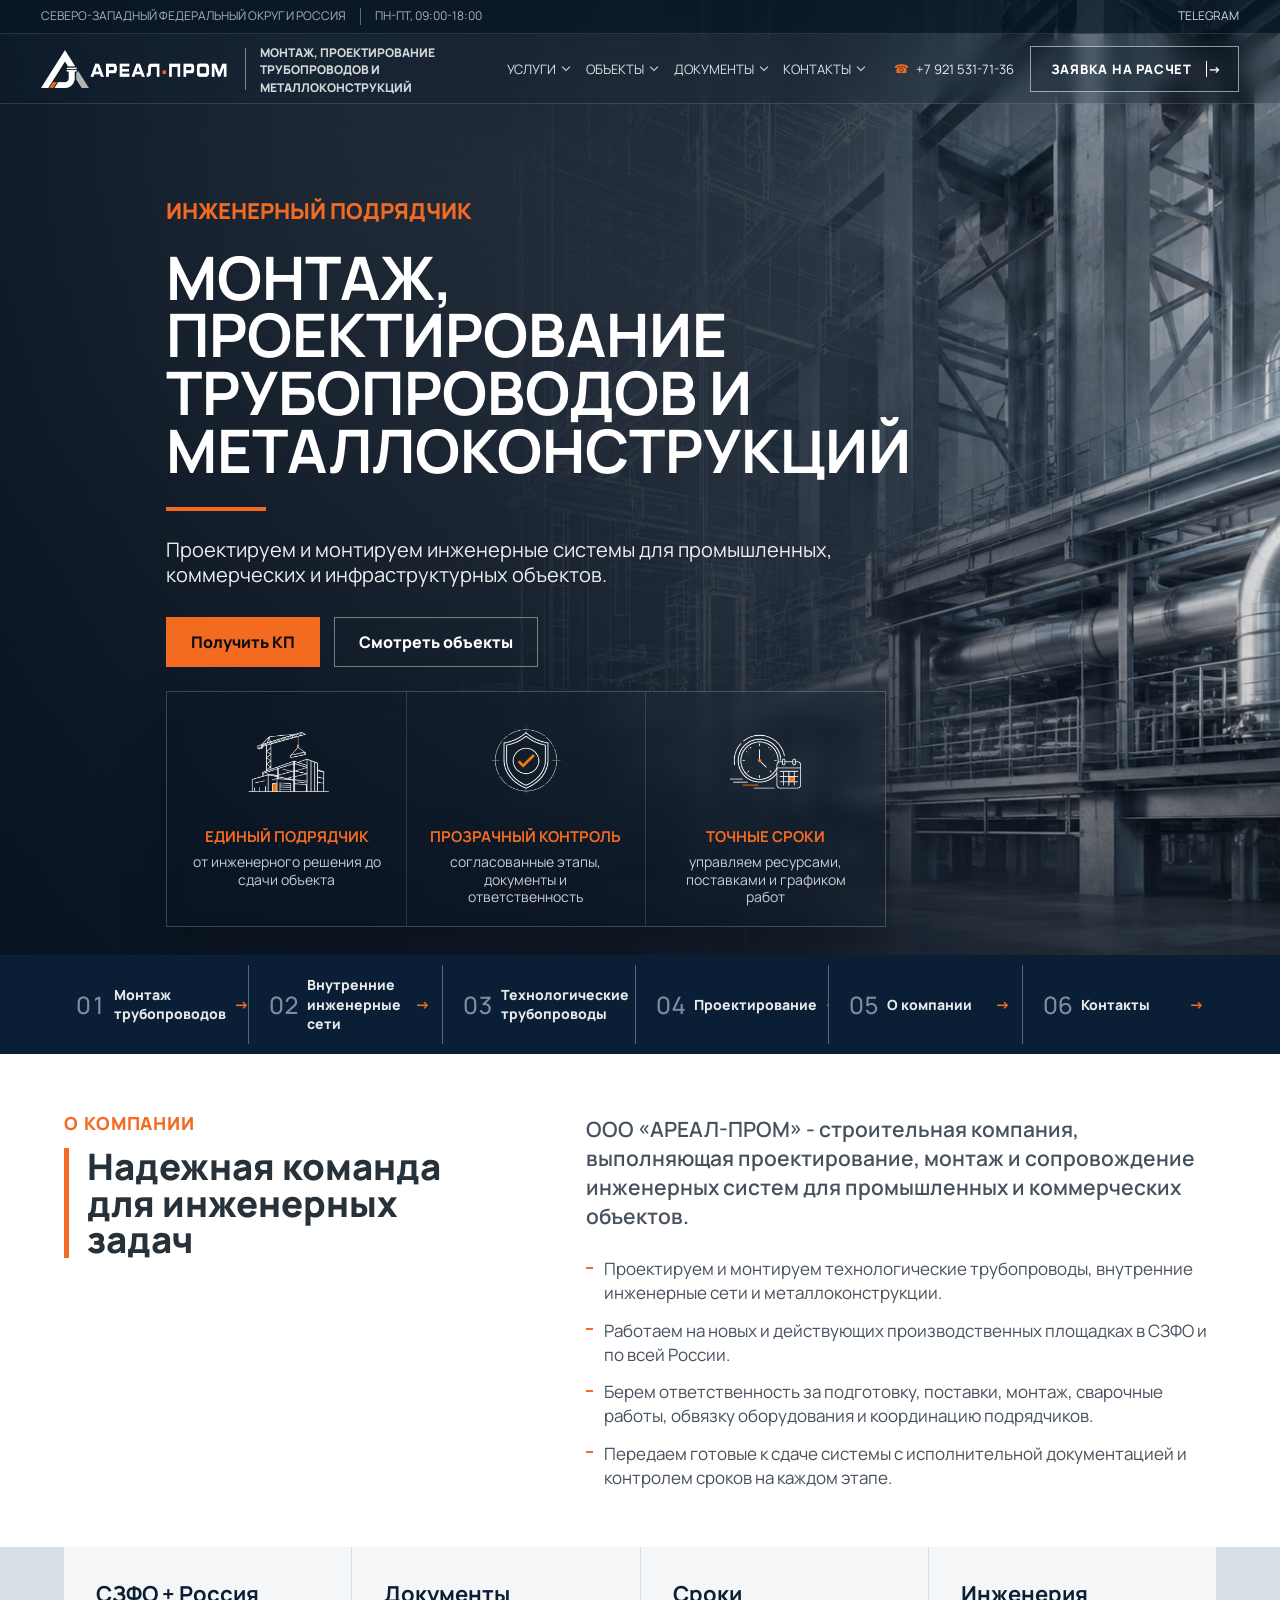
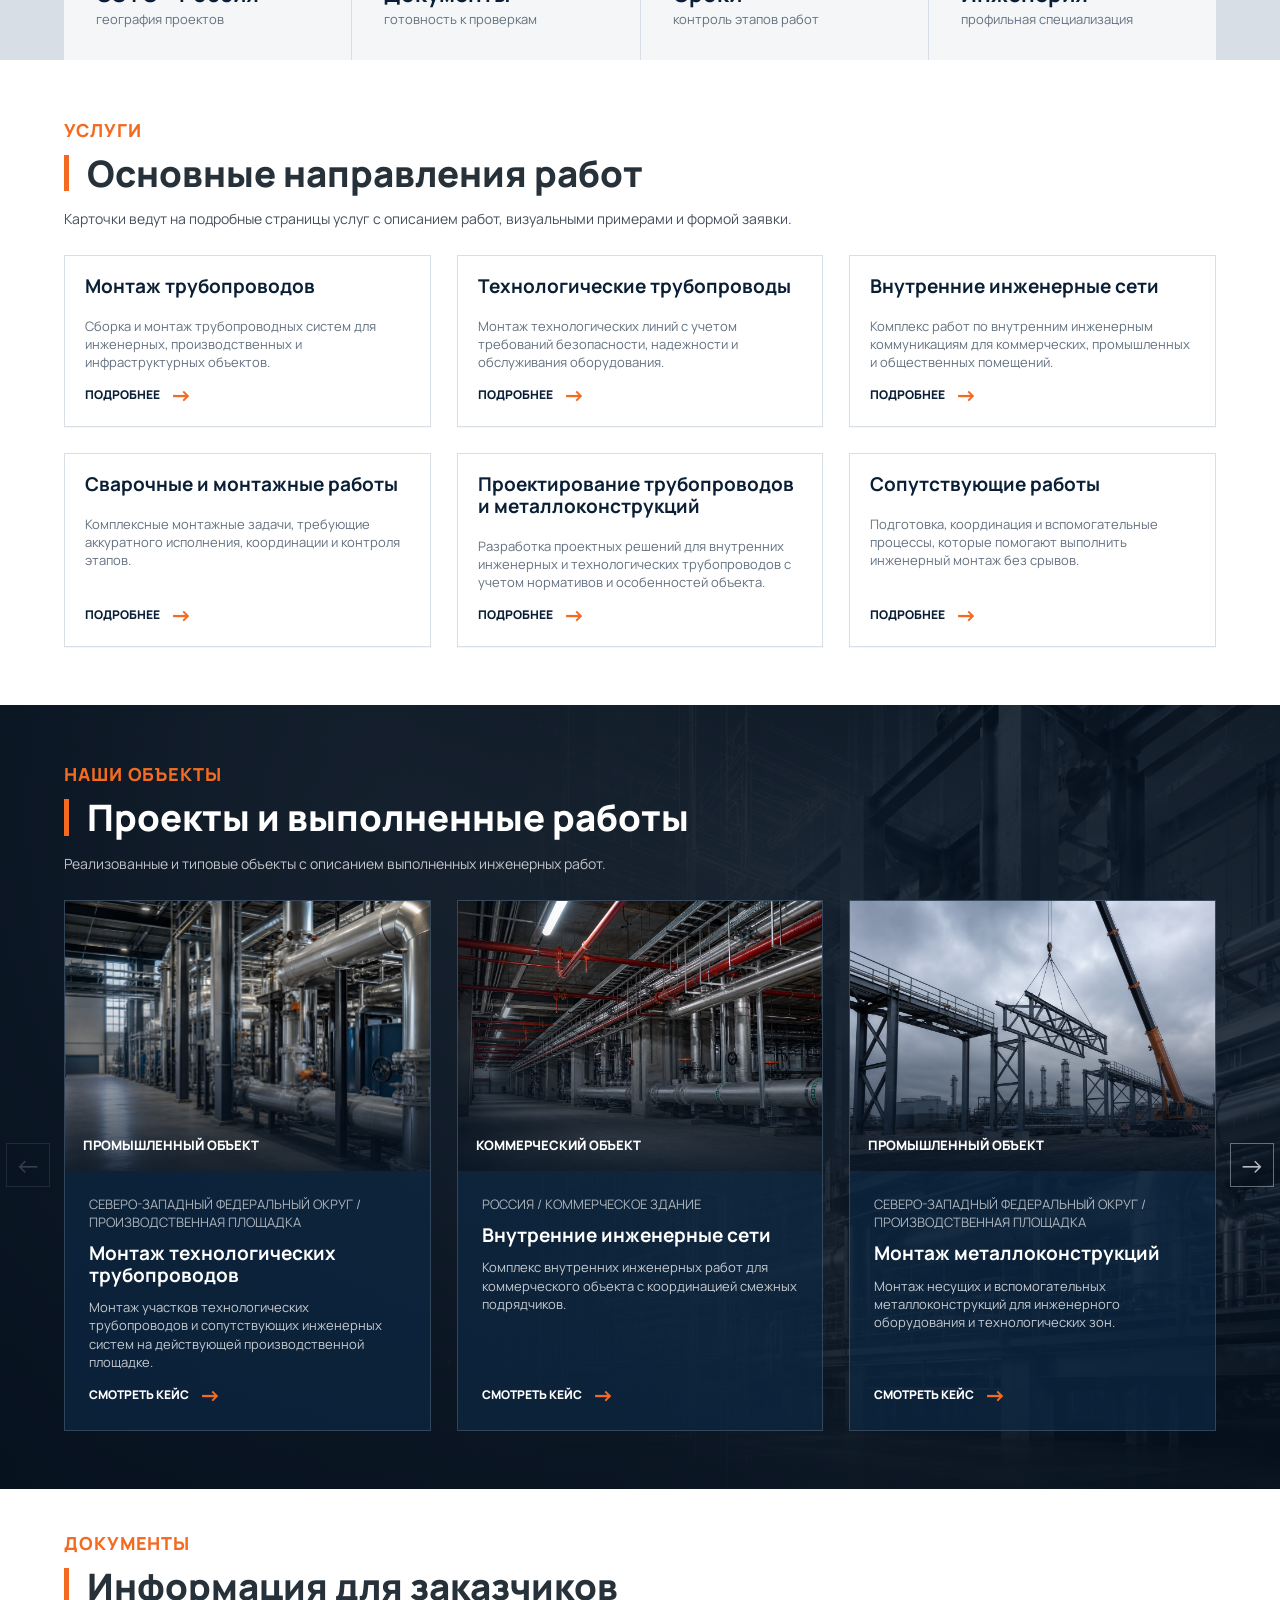
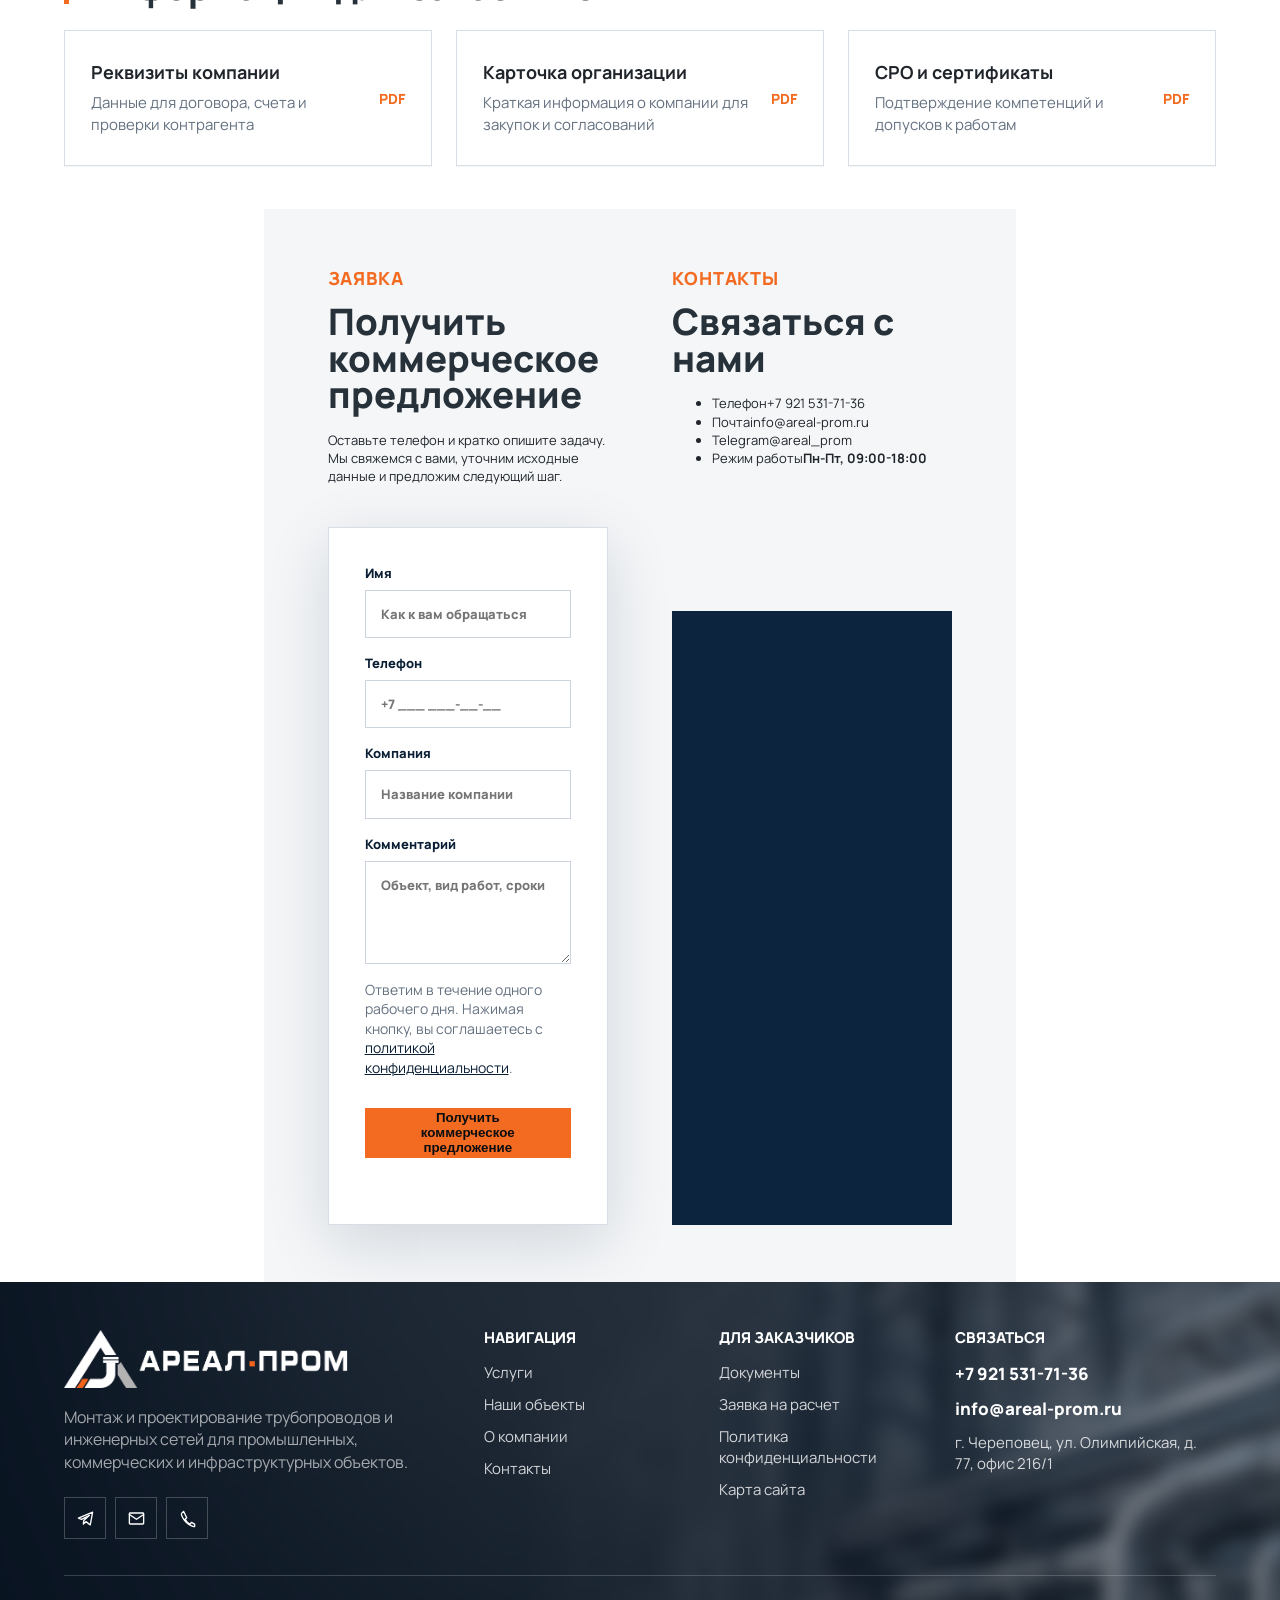
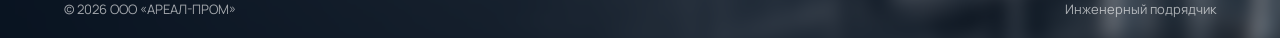
==== commit 14f37a23: "Fix hero wrapping and restore navigation styling" ====
--- a/index.html
+++ b/index.html
@@ -100,7 +100,7 @@
       <div class="hero-inner">
         <div class="hero-content">
           <p class="hero-eyebrow">Инженерный подрядчик</p>
-          <h1 id="hero-title">Монтаж, проектирование трубопроводов&nbsp;и&nbsp;металлоконструкций</h1>
+          <h1 id="hero-title">Монтаж, проектирование<br>трубопроводов&nbsp;и<br>металлоконструкций</h1>
           <span class="hero-rule" aria-hidden="true"></span>
           <p class="hero-copy">Проектируем и монтируем инженерные системы для промышленных, коммерческих и инфраструктурных объектов.</p>
           <div class="hero-actions">
--- a/assets/css/styles.css
+++ b/assets/css/styles.css
@@ -361,8 +361,7 @@
   gap: 8px;
   padding: 10px clamp(18px, 5vw, 80px);
   border-bottom: 0;
-  background: rgba(10, 31, 53, .72);
-  backdrop-filter: blur(10px);
+  background: var(--blue);
 }
 .quick-nav a {
   position: relative;
@@ -477,15 +476,15 @@
 }
 .service-card::before,
 .service-card::after { content: ''; position: absolute; inset: 0; pointer-events: none; transition: opacity .3s ease; }
-.service-card::before { background: var(--service-background) right center / auto 100% no-repeat; opacity: .42; }
-.service-card::after { background: linear-gradient(90deg, rgba(255,255,255,1) 0%, rgba(255,255,255,.96) 46%, rgba(255,255,255,.56) 72%, rgba(10,31,53,.16) 100%); opacity: 1; }
+.service-card::before { background: var(--service-background) right center / auto 100% no-repeat; opacity: .18; }
+.service-card::after { background: linear-gradient(90deg, rgba(10,31,53,0) 36%, rgba(10,31,53,.08) 64%, rgba(10,31,53,.28) 100%); opacity: 0; }
 .service-card > * { position: relative; z-index: 1; }
 .service-card:hover {
   border-color: rgba(243,107,33,.55);
   box-shadow: var(--shadow);
 }
 .service-card:hover::before,
-.service-card:focus-visible::before { opacity: .58; }
+.service-card:focus-visible::before { opacity: .3; }
 .service-card:hover::after,
 .service-card:focus-visible::after { opacity: 1; }
 .service-card p { color: var(--muted); }
@@ -887,7 +886,8 @@
   .contact-column { grid-template-rows: auto auto; }
   .contact-column .map-card { min-height: clamp(420px, 78vw, 540px); }
   .project-case { flex-basis: 100%; }
-  .quick-nav { grid-template-columns: repeat(2, minmax(0, 1fr)); padding-left: 28px; padding-right: 28px; }
+  .quick-nav { grid-template-columns: repeat(2, minmax(0, 1fr)); grid-auto-rows: 96px; padding-left: 28px; padding-right: 28px; }
+  .quick-nav a { min-height: 0; height: 100%; }
   .quick-nav a:nth-child(3n) { border-right: 1px solid rgba(184, 202, 219, .42); }
   .quick-nav a:nth-child(2n) { border-right: 0; }
   .project-detail-layout { grid-template-columns: 1fr; }
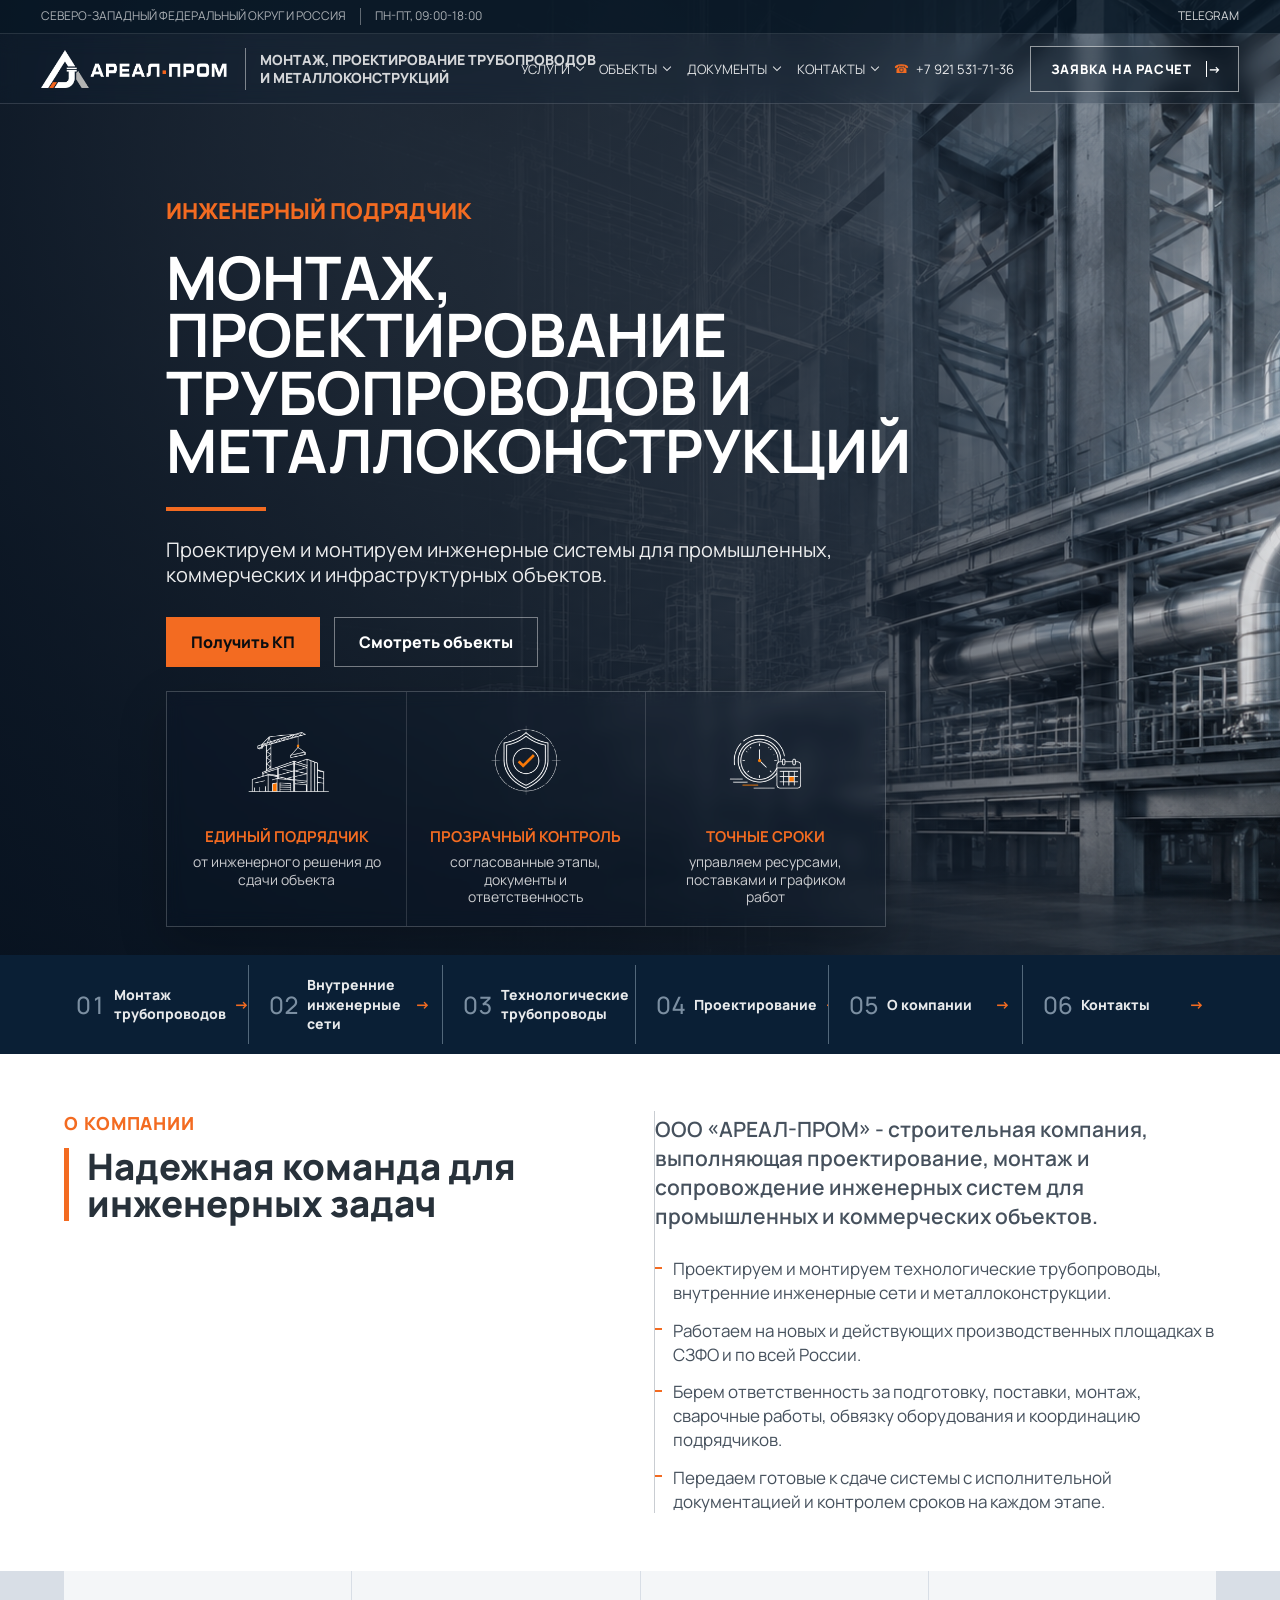
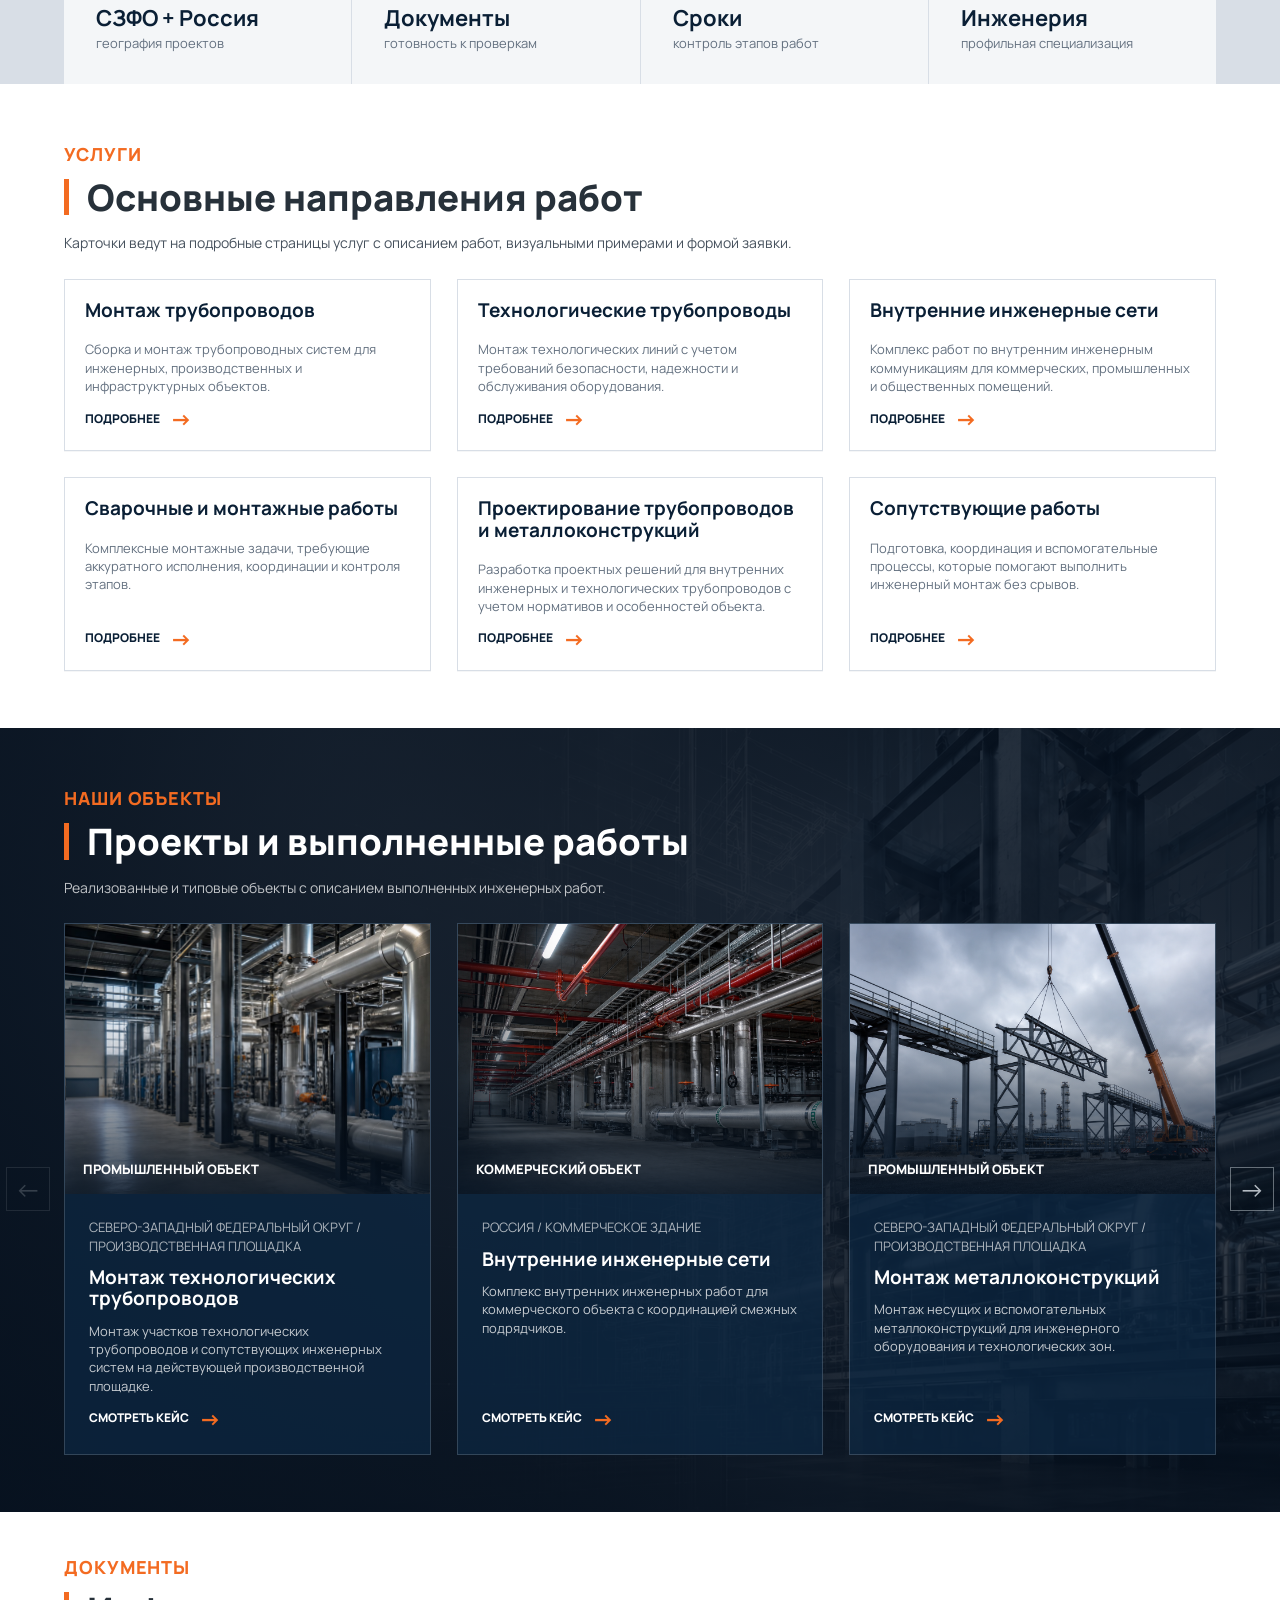
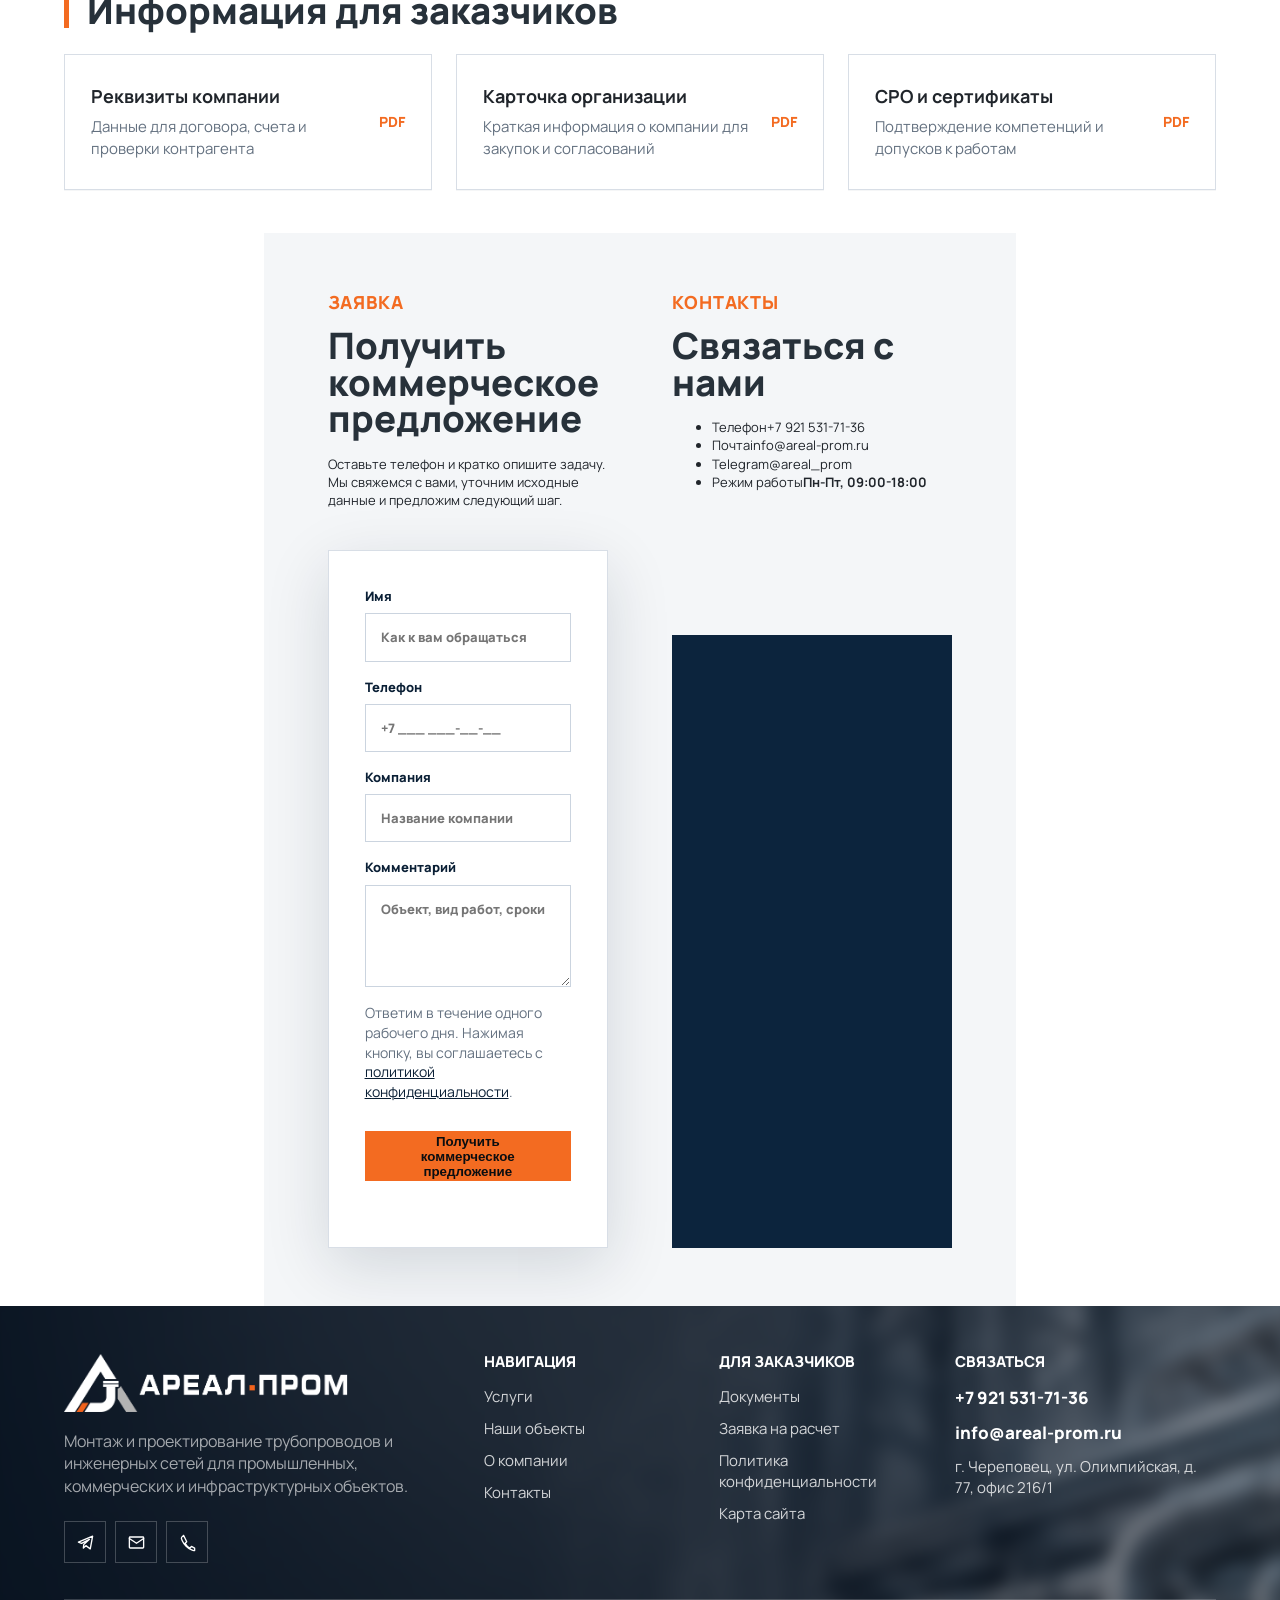
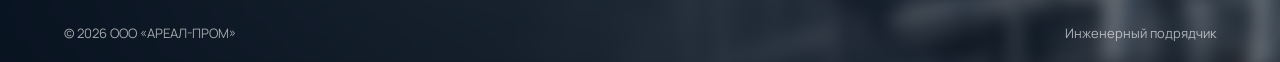
==== commit ed4498b8: "Refine responsive typography and service pages" ====
--- a/index.html
+++ b/index.html
@@ -45,7 +45,7 @@
       <img src="assets/img/logo_ho_web.png" alt="АРЕАЛ-ПРОМ" class="brand-logo">
       <span class="brand-divider" aria-hidden="true"></span>
       <span class="brand-meta">
-        <span class="brand-service">МОНТАЖ, ПРОЕКТИРОВАНИЕ<br>ТРУБОПРОВОДОВ И МЕТАЛЛОКОНСТРУКЦИЙ</span>
+        <span class="brand-service">МОНТАЖ, ПРОЕКТИРОВАНИЕ ТРУБОПРОВОДОВ<br>И МЕТАЛЛОКОНСТРУКЦИЙ</span>
       </span>
     </a>
     <button class="menu-toggle" type="button" aria-expanded="false" aria-controls="main-nav" data-menu-toggle>
--- a/assets/css/styles.css
+++ b/assets/css/styles.css
@@ -106,12 +106,12 @@
   flex: 0 0 auto;
 }
 .brand-meta {
-  max-width: 250px;
+  max-width: 340px;
   color: rgba(255,255,255,.92);
   text-transform: uppercase;
   line-height: 1.1;
 }
-.brand-service { color: rgba(255,255,255,.82); font-size: 12px; font-weight: 800; }
+.brand-service { color: rgba(255,255,255,.82); font-size: 14px; font-weight: 800; white-space: nowrap; }
 .main-nav {
   display: flex;
   justify-content: center;
@@ -434,10 +434,10 @@
   gap: clamp(28px, 6vw, 90px);
   align-items: start;
 }
-.about-section { display: grid; grid-template-columns: minmax(260px, .8fr) minmax(0, 1.2fr); gap: clamp(40px, 8vw, 140px); align-items: start; }
+.about-section { display: grid; grid-template-columns: minmax(300px, 520px) minmax(0, 1fr); gap: 70px; align-items: start; }
 .about-heading { max-width: 520px; }
 .about-heading h2 { padding-left: 18px; border-left: 5px solid var(--orange); }
-.about-copy { min-width: 0; padding-top: 4px; }
+.about-copy { min-width: 0; padding-top: 4px; border-left: 1px solid rgba(10,31,53,.22); }
 .about-lead { max-width: 900px; margin-bottom: 26px; color: #46515d; font-size: 21px; font-weight: 600; line-height: 1.38; }
 .about-points { display: grid; gap: 14px; max-width: 900px; margin: 0; padding: 0; color: #46515d; font-size: 17px; line-height: 1.4; list-style: none; }
 .about-points li { position: relative; padding-left: 18px; }
@@ -694,7 +694,7 @@
   padding: 88px clamp(18px, 5vw, 80px) 52px;
 }
 .detail-service-hero {
-  min-height: min(620px, 76vh);
+  min-height: min(414px, 51vh);
   grid-template-columns: minmax(0, 2fr);
   background: linear-gradient(90deg, rgba(4,15,29,.92) 0%, rgba(4,15,29,.74) 64%, rgba(4,15,29,.28) 100%), url('../img/fon_main5.png') center / cover no-repeat;
 }
@@ -708,8 +708,8 @@
 .detail-layout {
   display: grid;
   grid-template-columns: minmax(0, .8fr) minmax(0, 1.2fr);
-  gap: 42px;
-  padding: clamp(42px, 5.4vw, 74px) clamp(18px, 5vw, 80px);
+  gap: 28px;
+  padding: clamp(28px, 3.6vw, 50px) clamp(18px, 5vw, 80px);
 }
 .detail-aside {
   border-left: 4px solid var(--orange);
@@ -731,12 +731,23 @@
   object-fit: contain;
   filter: drop-shadow(20px 24px 20px rgba(10,31,53,.22));
 }
+.detail-service-photo {
+  position: sticky;
+  top: 128px;
+  align-self: start;
+  aspect-ratio: 1 / 1;
+  overflow: hidden;
+  padding: 0;
+  border-left: 0;
+  background: var(--blue);
+}
+.detail-service-photo img { display: block; width: 100%; height: 100%; object-fit: cover; object-position: center; }
 .detail-list {
   display: grid;
-  gap: 18px;
+  gap: 12px;
 }
 .detail-list section {
-  padding-bottom: 18px;
+  padding-bottom: 12px;
   border-bottom: 1px solid var(--line);
 }
 .project-gallery { display: grid; grid-template-columns: 48px minmax(0, 1fr) 48px; column-gap: 14px; align-items: center; margin-top: 28px; }
@@ -795,7 +806,7 @@
 }
 @media (max-width: 1360px) {
   .brand-logo { width: 190px; }
-  .brand-meta { max-width: 218px; }
+  .brand-meta { max-width: 300px; }
   .header-link { display: none; }
 }
 @media (max-width: 1180px) {
@@ -816,11 +827,13 @@
   .gallery-grid,
   .project-case { flex-basis: calc((100% - 26px) / 2); }
   .section-split { grid-template-columns: minmax(190px, .55fr) minmax(0, 1.45fr); }
-  .about-section { grid-template-columns: minmax(240px, .8fr) minmax(0, 1.2fr); gap: 36px; }
+  .about-section { grid-template-columns: minmax(300px, 420px) minmax(0, 1fr); gap: 50px; }
   .site-footer { grid-template-columns: repeat(2, minmax(0, 1fr)); }
 }
 @media (max-width: 820px) {
-  body { hyphens: none; overflow-wrap: normal; word-break: normal; }
+  html { overflow-x: clip; }
+  body { min-width: 320px; overflow-x: hidden; hyphens: none; overflow-wrap: normal; word-break: normal; }
+  img, svg { max-width: 100%; }
   .header-topline { display: none; }
   .header-main {
     grid-template-columns: auto auto;
@@ -869,7 +882,8 @@
   .header-actions.is-open .header-link { display: inline-flex; }
   .hero { padding: 92px 28px 24px; }
   .hero-inner { width: 100%; margin-left: 0; }
-  h1 { font-size: clamp(32px, 9.5vw, 42px); overflow-wrap: normal; word-break: normal; hyphens: none; }
+  h1 { font-size: clamp(22px, 7.4vw, 38px); overflow-wrap: normal; word-break: normal; hyphens: none; }
+  h2, h3, p, a, li, address { overflow-wrap: normal; word-break: normal; }
   .hero-benefits,
   .trust-band,
   .service-grid,
@@ -891,6 +905,11 @@
   .quick-nav a:nth-child(3n) { border-right: 1px solid rgba(184, 202, 219, .42); }
   .quick-nav a:nth-child(2n) { border-right: 0; }
   .project-detail-layout { grid-template-columns: 1fr; }
+  .detail-service-hero > div { max-width: 100%; }
+  .detail-hero h1 { font-size: clamp(24px, 7.6vw, 38px); }
+  .detail-hero p { font-size: clamp(16px, 4.4vw, 19px); }
+  .detail-layout { gap: 28px; }
+  .detail-service-photo { position: static; width: 100%; aspect-ratio: 1 / 1; }
   .projects-carousel { display: grid; grid-template-columns: 1fr 40px 40px 1fr; gap: 12px; }
   .projects-viewport { grid-column: 1 / -1; grid-row: 1; }
   .projects-arrow { position: static; width: 40px; height: 40px; margin-top: 0; transform: none; }
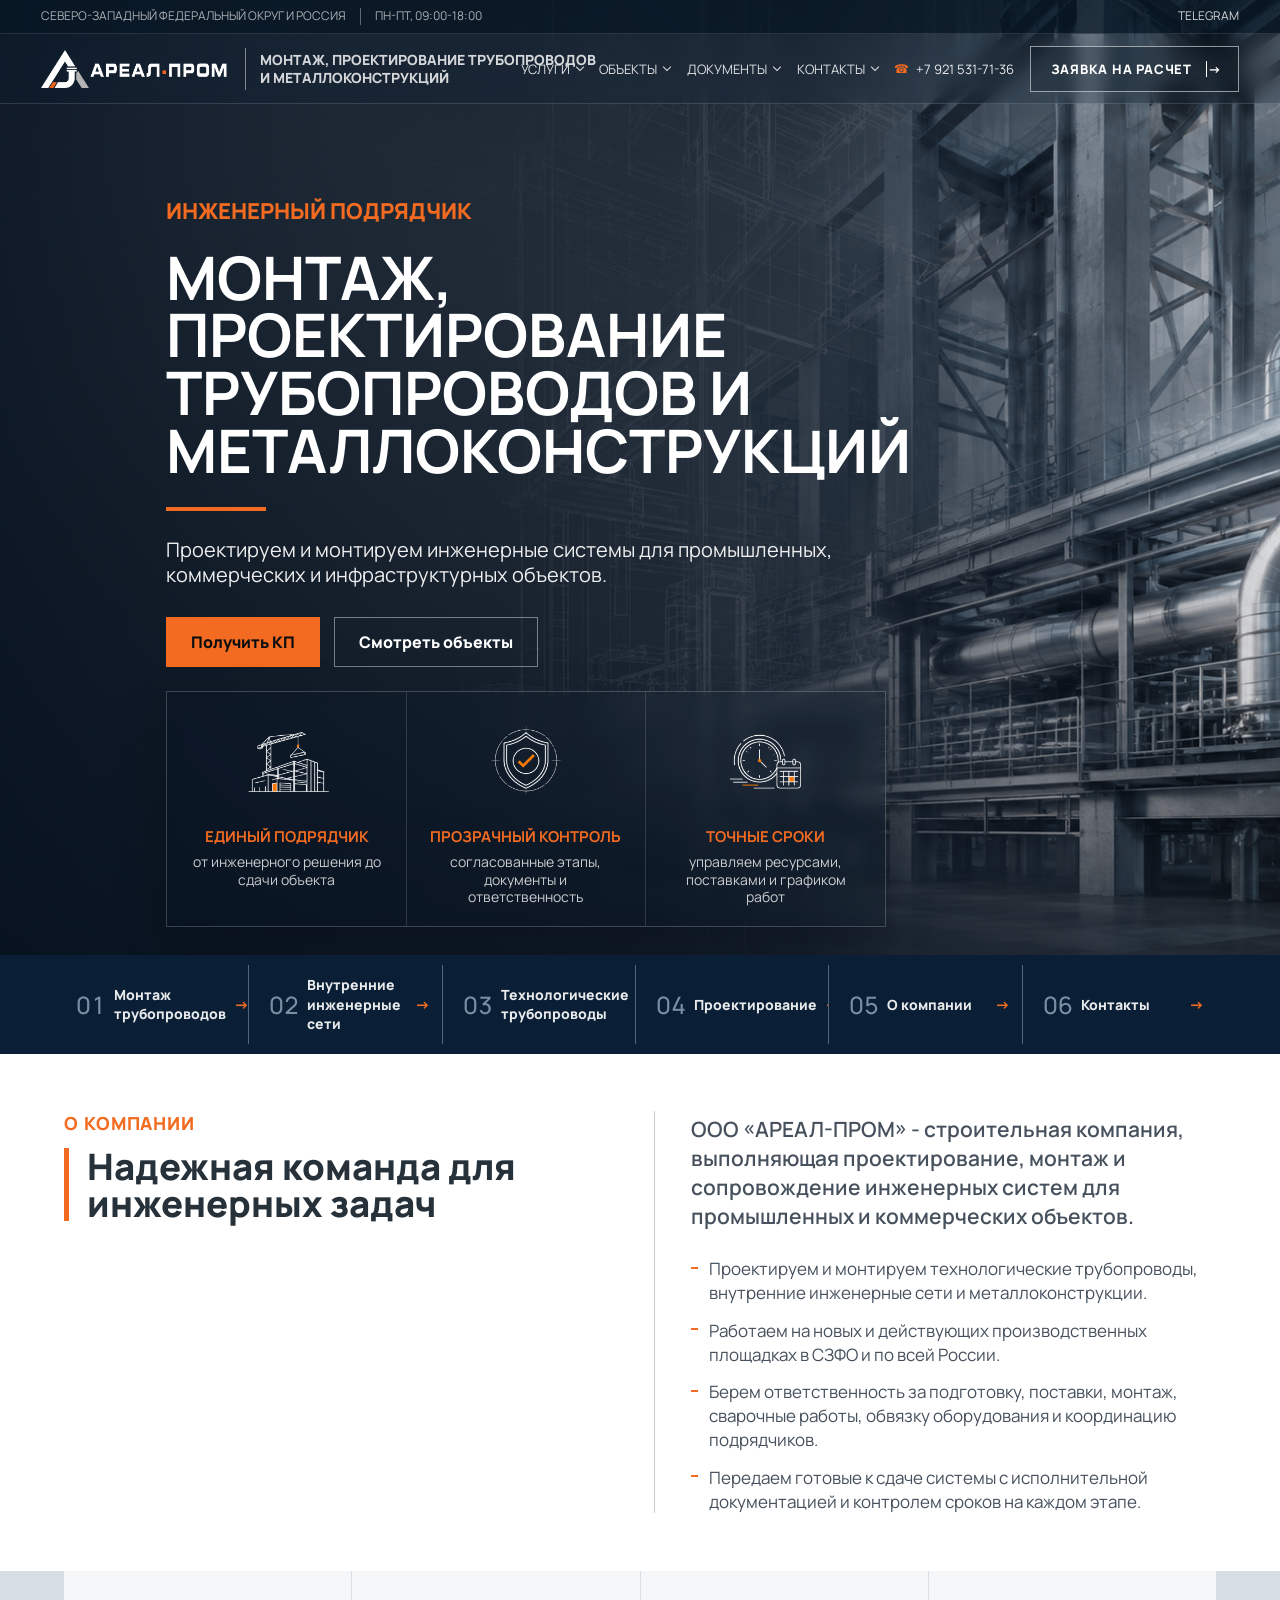
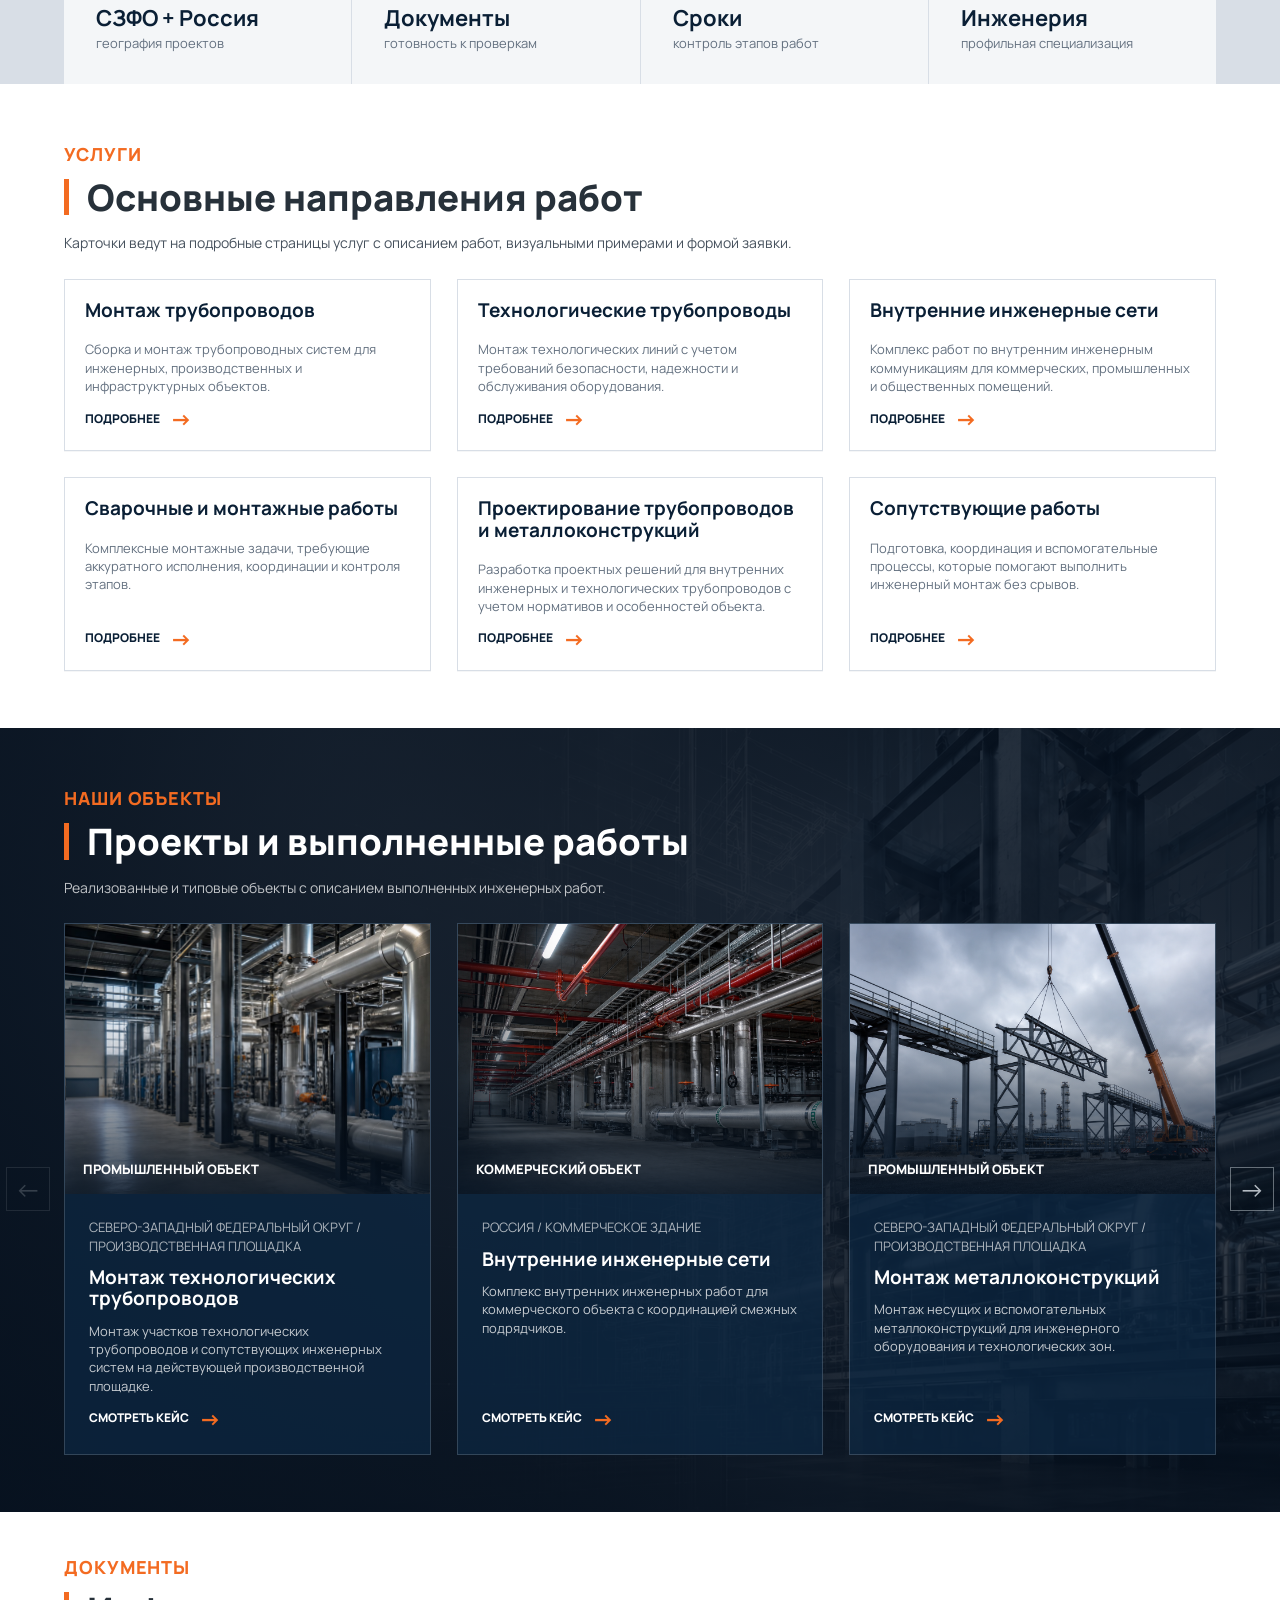
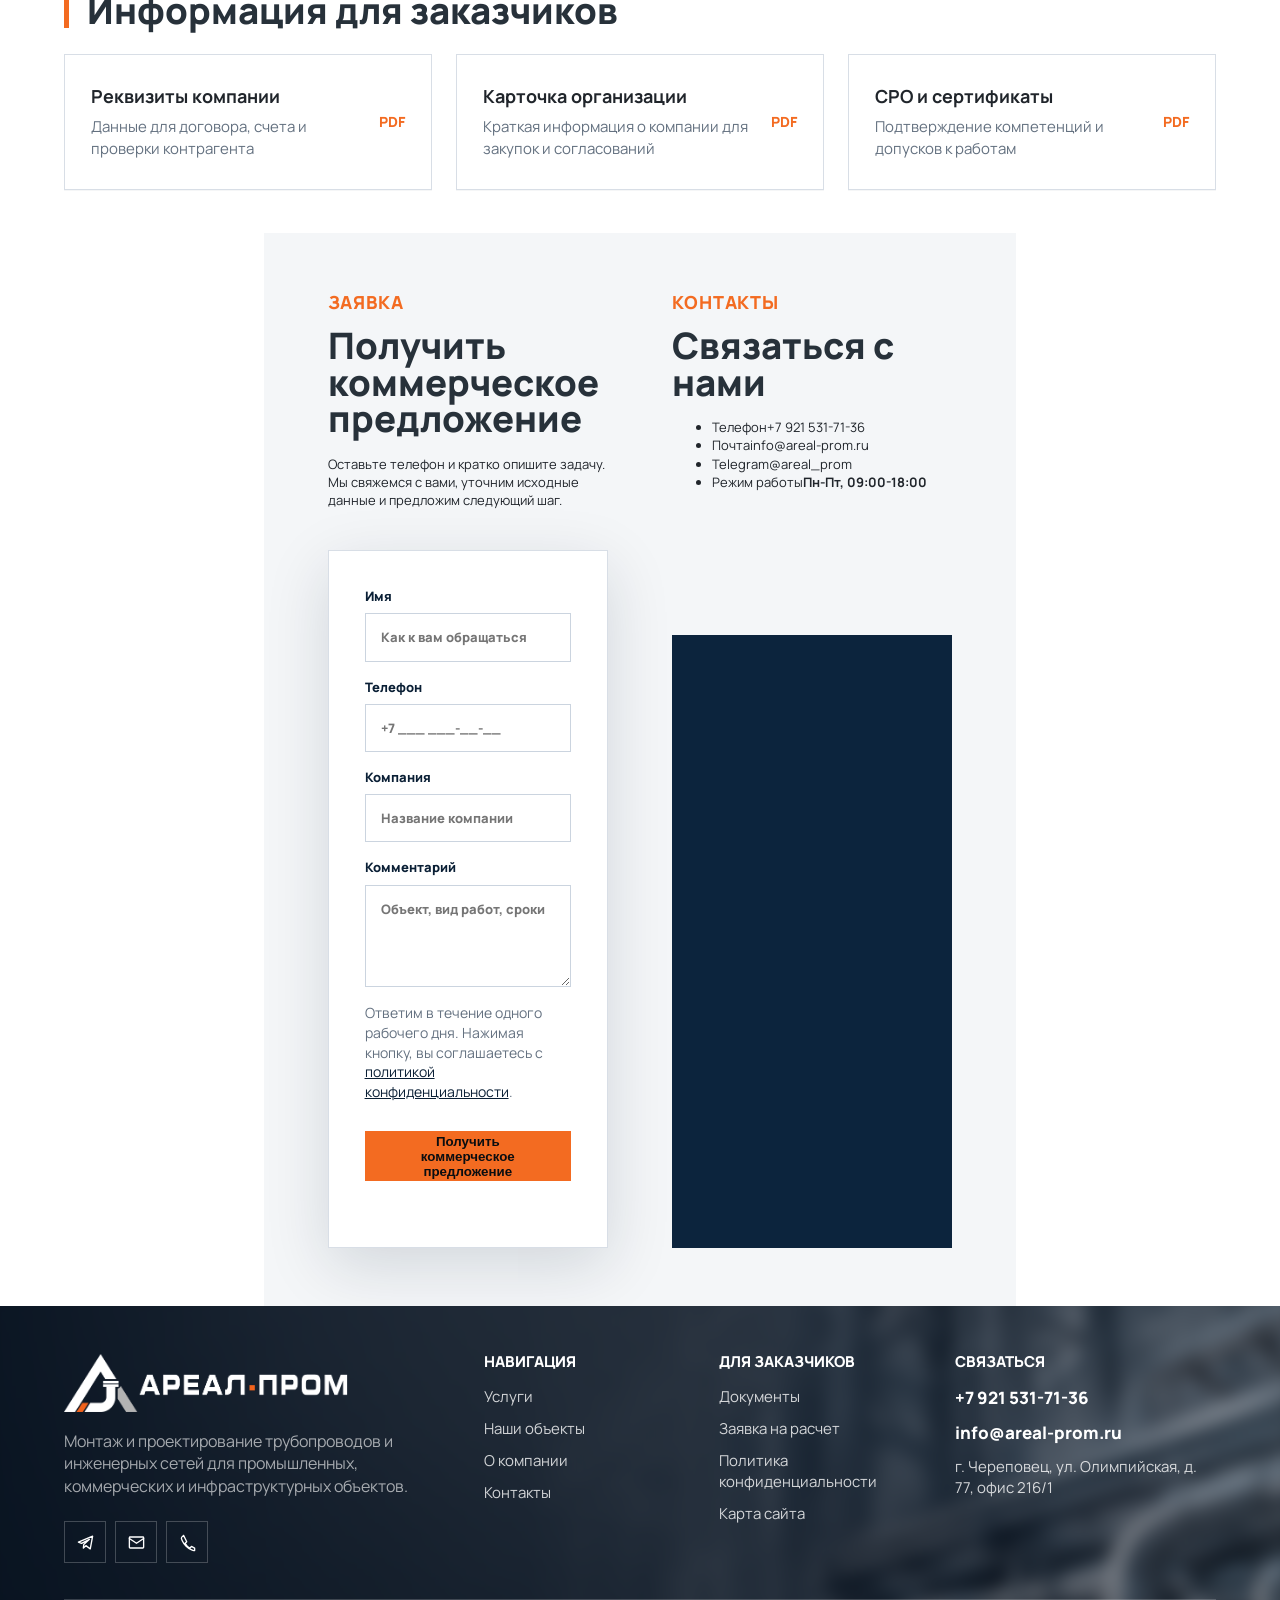
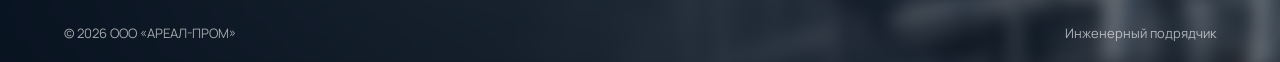
==== commit fd825364: "Link header navigation to service and project pages" ====
--- a/index.html
+++ b/index.html
@@ -55,18 +55,23 @@
       <div class="nav-dropdown">
         <a href="#services">УСЛУГИ</a>
         <div class="nav-dropdown-menu">
-          <a href="#service-pipelines">Монтаж трубопроводов</a>
-          <a href="#service-tech">Технологические трубопроводы</a>
-          <a href="#service-networks">Инженерные сети</a>
-          <a href="#service-project">Проектирование</a>
+          <a href="service.html?id=service-pipelines">Монтаж трубопроводов</a>
+          <a href="service.html?id=service-tech">Технологические трубопроводы</a>
+          <a href="service.html?id=service-networks">Внутренние инженерные сети</a>
+          <a href="service.html?id=service-welding">Сварочные и монтажные работы</a>
+          <a href="service.html?id=service-project">Проектирование</a>
+          <a href="service.html?id=service-support">Сопутствующие работы</a>
         </div>
       </div>
       <div class="nav-dropdown">
         <a href="#projects">ОБЪЕКТЫ</a>
         <div class="nav-dropdown-menu">
-          <a href="#projects">Промышленные объекты</a>
-          <a href="#projects">Коммерческие объекты</a>
-          <a href="#projects">Инфраструктура</a>
+          <a href="project.html?id=industrial-pipelines">Монтаж технологических трубопроводов</a>
+          <a href="project.html?id=commercial-networks">Внутренние инженерные сети</a>
+          <a href="project.html?id=metal-structures">Монтаж металлоконструкций</a>
+          <a href="project.html?id=equipment-piping">Обвязка оборудования и узлов</a>
+          <a href="project.html?id=pipeline-design">Проектирование трубопроводов</a>
+          <a href="project.html?id=other-works">Другие работы</a>
         </div>
       </div>
       <div class="nav-dropdown">
--- a/assets/css/styles.css
+++ b/assets/css/styles.css
@@ -437,7 +437,7 @@
 .about-section { display: grid; grid-template-columns: minmax(300px, 520px) minmax(0, 1fr); gap: 70px; align-items: start; }
 .about-heading { max-width: 520px; }
 .about-heading h2 { padding-left: 18px; border-left: 5px solid var(--orange); }
-.about-copy { min-width: 0; padding-top: 4px; border-left: 1px solid rgba(10,31,53,.22); }
+.about-copy { min-width: 0; padding: 4px 0 0 36px; border-left: 1px solid rgba(10,31,53,.22); }
 .about-lead { max-width: 900px; margin-bottom: 26px; color: #46515d; font-size: 21px; font-weight: 600; line-height: 1.38; }
 .about-points { display: grid; gap: 14px; max-width: 900px; margin: 0; padding: 0; color: #46515d; font-size: 17px; line-height: 1.4; list-style: none; }
 .about-points li { position: relative; padding-left: 18px; }
@@ -691,7 +691,7 @@
   align-items: center;
   color: var(--white);
   background: var(--blue);
-  padding: 88px clamp(18px, 5vw, 80px) 52px;
+  padding: 128px clamp(18px, 5vw, 80px) 52px;
 }
 .detail-service-hero {
   min-height: min(414px, 51vh);
@@ -732,16 +732,17 @@
   filter: drop-shadow(20px 24px 20px rgba(10,31,53,.22));
 }
 .detail-service-photo {
-  position: sticky;
-  top: 128px;
+  position: static;
+  top: auto;
   align-self: start;
-  aspect-ratio: 1 / 1;
+  aspect-ratio: 16 / 9;
   overflow: hidden;
   padding: 0;
   border-left: 0;
   background: var(--blue);
 }
 .detail-service-photo img { display: block; width: 100%; height: 100%; object-fit: cover; object-position: center; }
+.service-full-details { grid-column: 1 / -1; }
 .detail-list {
   display: grid;
   gap: 12px;
@@ -909,7 +910,7 @@
   .detail-hero h1 { font-size: clamp(24px, 7.6vw, 38px); }
   .detail-hero p { font-size: clamp(16px, 4.4vw, 19px); }
   .detail-layout { gap: 28px; }
-  .detail-service-photo { position: static; width: 100%; aspect-ratio: 1 / 1; }
+  .detail-service-photo { position: static; width: 100%; aspect-ratio: 16 / 9; }
   .projects-carousel { display: grid; grid-template-columns: 1fr 40px 40px 1fr; gap: 12px; }
   .projects-viewport { grid-column: 1 / -1; grid-row: 1; }
   .projects-arrow { position: static; width: 40px; height: 40px; margin-top: 0; transform: none; }
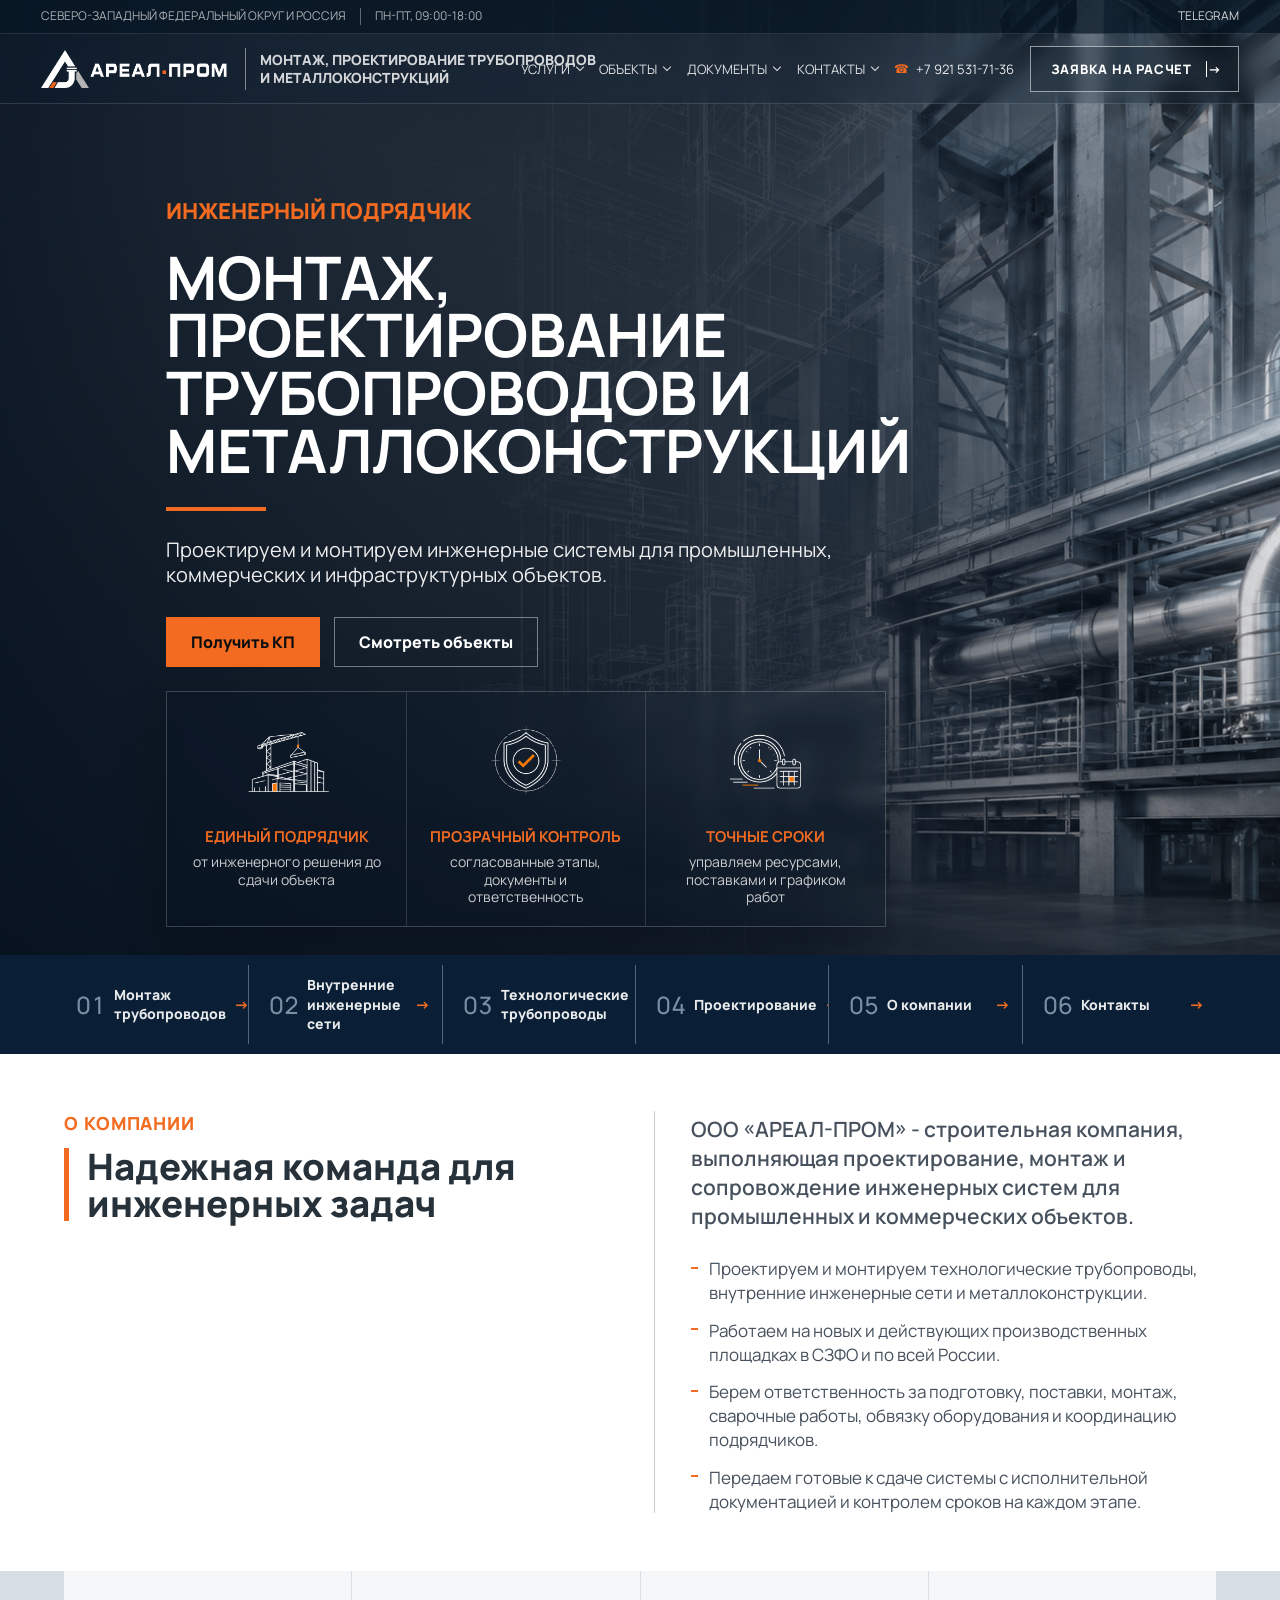
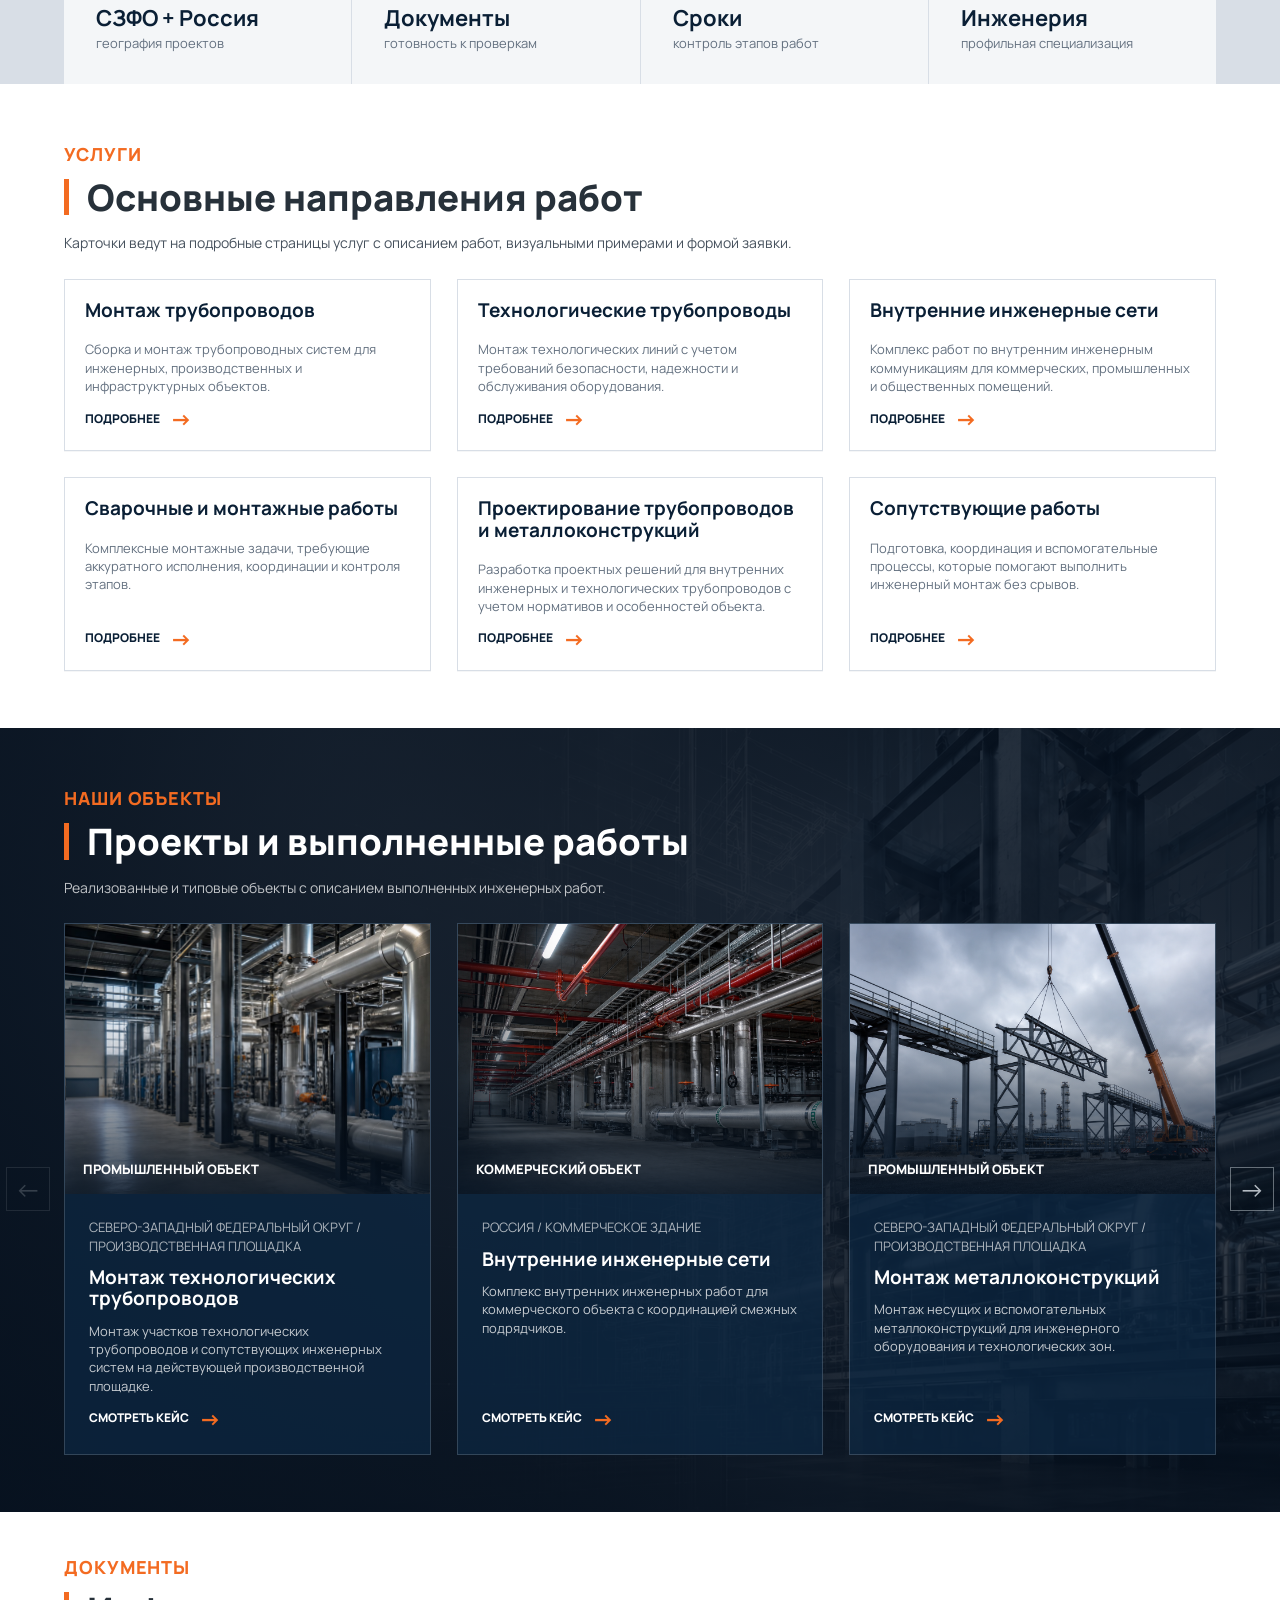
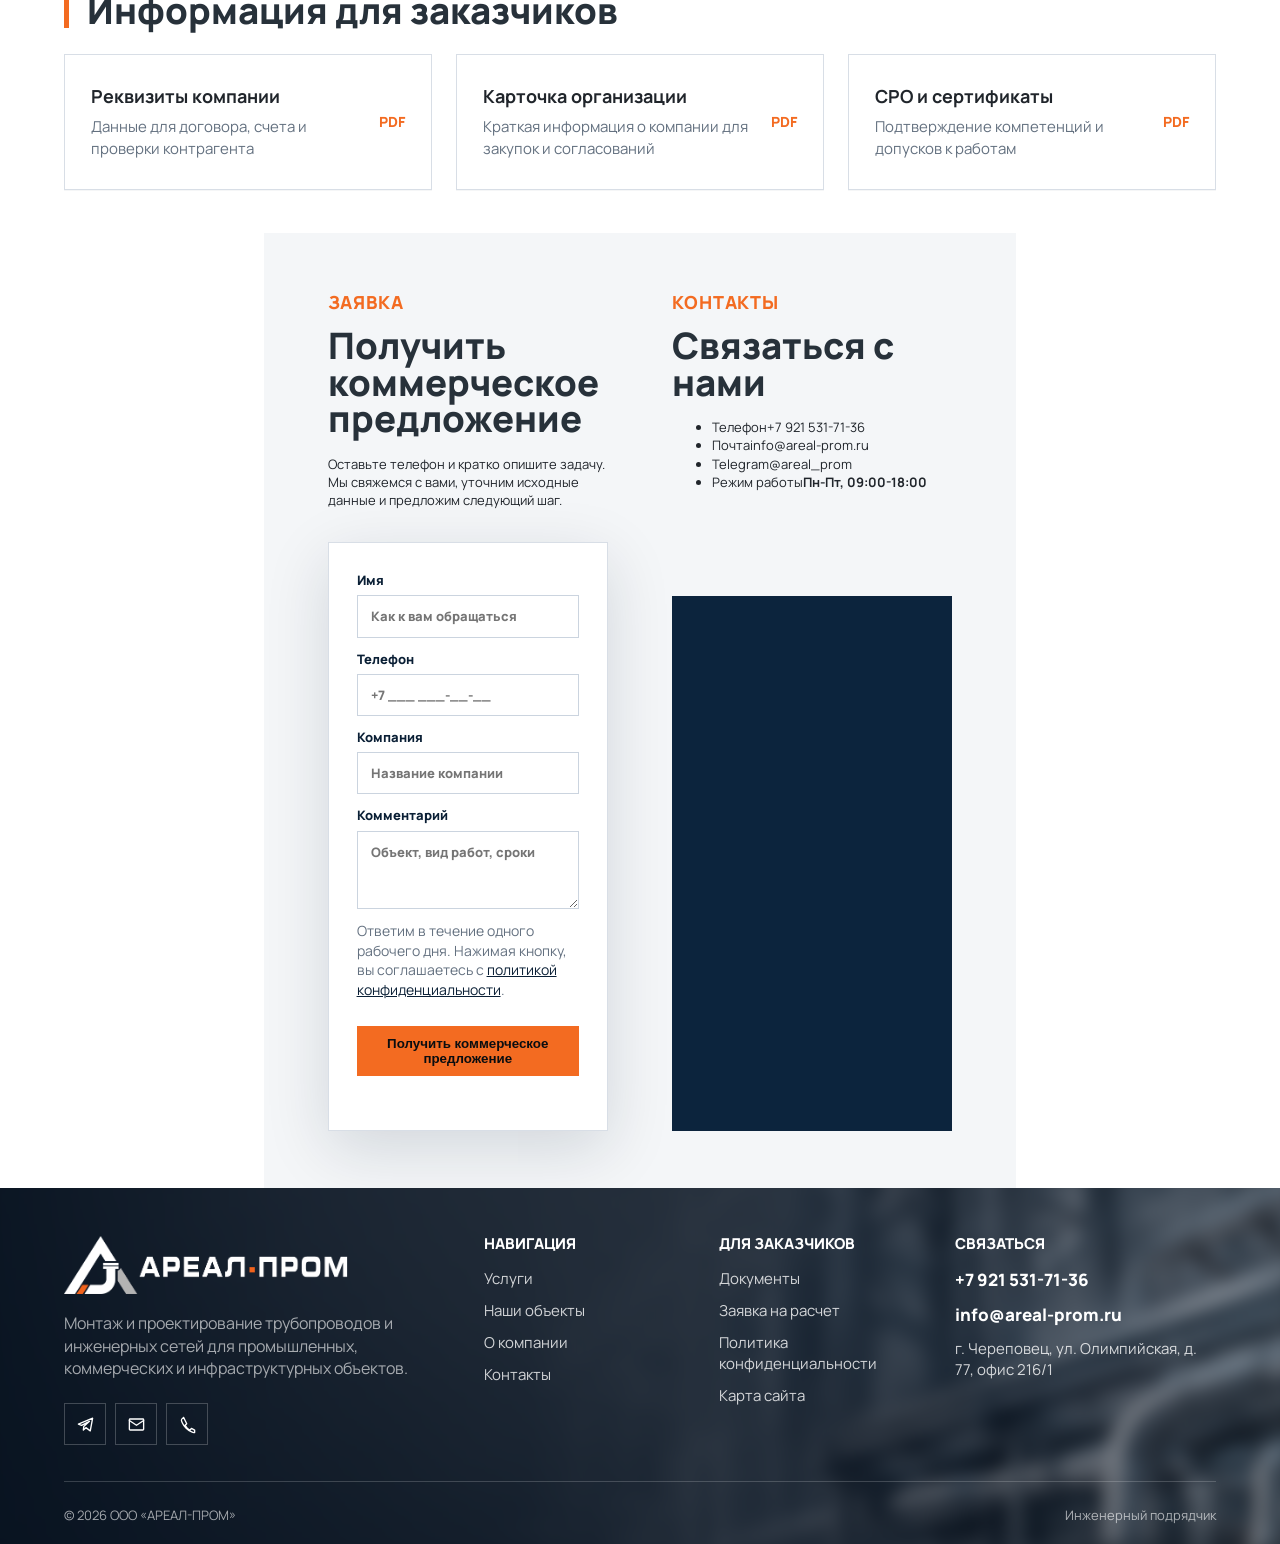
==== commit 45dd9594: "Reset mobile menu state and compact request form" ====
--- a/index.html
+++ b/index.html
@@ -206,7 +206,7 @@
           <label>Имя<input type="text" name="name" autocomplete="name" placeholder="Как к вам обращаться"></label>
           <label>Телефон<input type="tel" name="phone" autocomplete="tel" required placeholder="+7 ___ ___-__-__"></label>
           <label>Компания<input type="text" name="company_name" autocomplete="organization" placeholder="Название компании"></label>
-          <label>Комментарий<textarea name="message" rows="4" placeholder="Объект, вид работ, сроки"></textarea></label>
+          <label>Комментарий<textarea name="message" rows="3" placeholder="Объект, вид работ, сроки"></textarea></label>
           <input type="text" name="company" class="honeypot" tabindex="-1" autocomplete="off">
           <p class="form-note">Ответим в течение одного рабочего дня. Нажимая кнопку, вы соглашаетесь с <a href="privacy.html">политикой конфиденциальности</a>.</p>
           <button class="btn" type="submit">Получить коммерческое предложение</button>
--- a/assets/css/styles.css
+++ b/assets/css/styles.css
@@ -581,7 +581,7 @@
   margin-inline: auto;
   background: var(--soft);
 }
-.request-column { display: grid; align-content: start; gap: 28px; }
+.request-column { display: grid; align-content: start; gap: 20px; }
 .contact-column {
   display: grid;
   grid-template-columns: 1fr;
@@ -593,22 +593,22 @@
 .contact-column .map-card { min-height: 420px; }
 .request-form {
   display: grid;
-  gap: 16px;
-  padding: clamp(22px, 4vw, 36px);
+  gap: 12px;
+  padding: clamp(17px, 3vw, 28px);
   background: var(--white);
   border: 1px solid var(--line);
   box-shadow: var(--shadow);
 }
 label {
   display: grid;
-  gap: 8px;
+  gap: 6px;
   font-weight: 800;
   color: var(--blue);
 }
 input, textarea {
   width: 100%;
   border: 1px solid #cbd4df;
-  padding: 14px 15px;
+  padding: 11px 13px;
   color: var(--graphite);
   font: inherit;
   background: var(--white);
